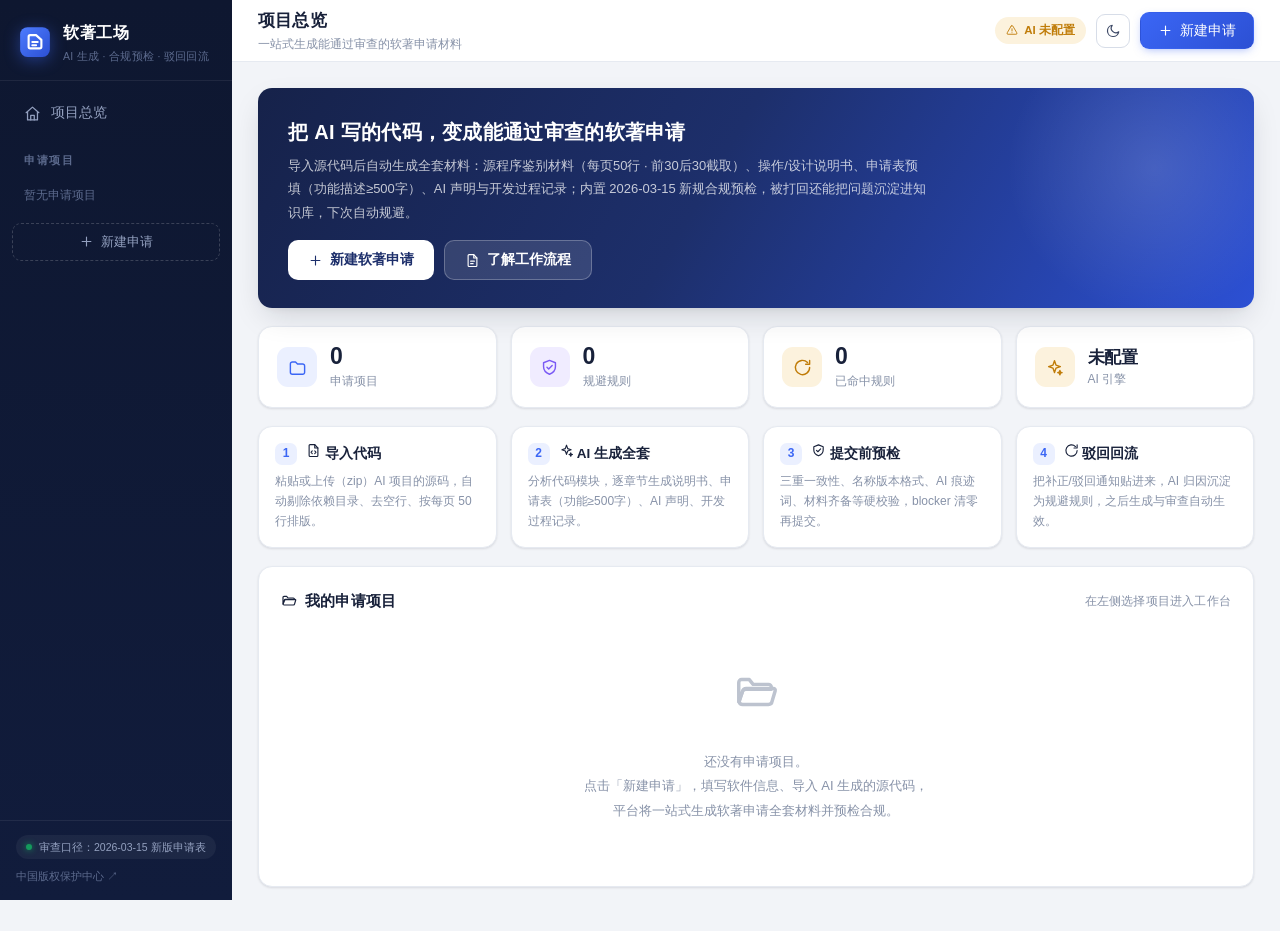
==== standalone/index.html @ 70f57fe8 "软著工场 v1.0：软著申请辅助平台（全栈） 后端（FastAPI + SQLAlchemy ORM + SQLite）： - 源代码文档引擎：去空行、每页精确50行、超60页前30+后30截取、末页" ====
<!DOCTYPE html>
<html lang="zh-CN" data-theme="light">
<head>
<meta charset="UTF-8">
<meta name="viewport" content="width=device-width, initial-scale=1.0">
<title>软著工场 · 软著申请辅助平台</title>
<meta name="color-scheme" content="light dark">
<link rel="icon" href="data:image/svg+xml,%3Csvg xmlns='http://www.w3.org/2000/svg' viewBox='0 0 32 32'%3E%3Crect x='2' y='2' width='28' height='28' rx='7' fill='%233b66f5'/%3E%3Cpath d='M10 20.5V11a1.5 1.5 0 0 1 1.5-1.5H17l5 4.5v6.5a1.5 1.5 0 0 1-1.5 1.5h-9A1.5 1.5 0 0 1 10 20.5z' fill='none' stroke='white' stroke-width='2' stroke-linejoin='round'/%3E%3Cpath d='M13.5 16h5M13.5 19h3.5' stroke='white' stroke-width='2' stroke-linecap='round'/%3E%3C/svg%3E">
<style>
/* ============================================================
   软著工场 · 设计系统（原生 CSS，无构建依赖）
   亮 / 暗双主题：CSS 变量驱动，html[data-theme="dark"] 覆盖
   ============================================================ */
* { margin: 0; padding: 0; box-sizing: border-box; }

:root {
  --bg: #f2f4f8;
  --bg-soft: #edf0f6;
  --card: #ffffff;
  --card-2: #f8fafd;
  --line: #e6eaf1;
  --line-strong: #d7dde8;
  --text: #18213a;
  --text-2: #3d4966;
  --muted: #8792a8;

  --accent: #3b66f5;
  --accent-2: #2c50d4;
  --accent-soft: #ebf0ff;
  --accent-ring: rgba(59, 102, 245, .18);

  --ok: #149a5c;
  --ok-soft: #e3f6ec;
  --warn: #c07c08;
  --warn-soft: #fcf2dd;
  --danger: #dd4a4a;
  --danger-soft: #fdecec;
  --purple: #7a5af5;
  --purple-soft: #f0ecff;

  --sidebar-bg: #0e1730;
  --sidebar-bg-2: #111c3c;
  --sidebar-line: rgba(255, 255, 255, .07);
  --sidebar-text: #93a0bf;
  --sidebar-text-dim: #5c6a8d;

  --code-bg: #0f1730;
  --code-text: #c8d6f2;

  --radius: 14px;
  --radius-sm: 9px;
  --shadow: 0 1px 2px rgba(16, 24, 40, .05), 0 1px 3px rgba(16, 24, 40, .06);
  --shadow-lg: 0 12px 32px -8px rgba(16, 24, 40, .18), 0 4px 10px -4px rgba(16, 24, 40, .08);
  --shadow-modal: 0 24px 64px -12px rgba(10, 16, 34, .35);
  --font-mono: "SF Mono", ui-monospace, Menlo, Consolas, monospace;
}

html[data-theme="dark"] {
  --bg: #0b1120;
  --bg-soft: #0e1526;
  --card: #131c31;
  --card-2: #18233c;
  --line: #233049;
  --line-strong: #2d3c5c;
  --text: #e6ebf7;
  --text-2: #b4bfd8;
  --muted: #7482a0;

  --accent: #5b83ff;
  --accent-2: #7b9bff;
  --accent-soft: #1c2a52;
  --accent-ring: rgba(91, 131, 255, .28);

  --ok: #34c586;
  --ok-soft: #10321f;
  --warn: #e5a83c;
  --warn-soft: #33270d;
  --danger: #f26d6d;
  --danger-soft: #3a1a1c;
  --purple: #9d88ff;
  --purple-soft: #241f45;

  --sidebar-bg: #0a1022;
  --sidebar-bg-2: #0d142c;
  --code-bg: #0a1124;
  --code-text: #b9c9ec;

  --shadow: 0 1px 2px rgba(0, 0, 0, .3);
  --shadow-lg: 0 12px 32px -8px rgba(0, 0, 0, .5);
  --shadow-modal: 0 24px 64px -12px rgba(0, 0, 0, .6);
}

html, body { height: 100%; }
body {
  font-family: -apple-system, BlinkMacSystemFont, "PingFang SC", "Hiragino Sans GB", "Microsoft YaHei", "Segoe UI", sans-serif;
  background: var(--bg);
  color: var(--text);
  font-size: 14px;
  line-height: 1.6;
  -webkit-font-smoothing: antialiased;
  transition: background .25s, color .25s;
}

::selection { background: var(--accent-soft); }
::-webkit-scrollbar { width: 9px; height: 9px; }
::-webkit-scrollbar-thumb { background: var(--line-strong); border-radius: 8px; border: 2px solid transparent; background-clip: content-box; }
::-webkit-scrollbar-thumb:hover { background: var(--muted); background-clip: content-box; }
::-webkit-scrollbar-track { background: transparent; }

:is(button, input, select, textarea, a, [tabindex]):focus-visible {
  outline: 2px solid var(--accent);
  outline-offset: 1px;
  border-radius: 6px;
}

/* ---------------- 布局骨架 ---------------- */
.layout { display: flex; min-height: 100vh; }

.sidebar {
  width: 232px; flex-shrink: 0;
  background: linear-gradient(180deg, var(--sidebar-bg), var(--sidebar-bg-2));
  color: var(--sidebar-text);
  display: flex; flex-direction: column;
  position: sticky; top: 0; height: 100vh;
}
.logo { display: flex; align-items: center; gap: 11px; padding: 20px 18px 16px; border-bottom: 1px solid var(--sidebar-line); }
.logo-mark { width: 34px; height: 34px; flex-shrink: 0; filter: drop-shadow(0 3px 8px rgba(59, 102, 245, .45)); }
.logo-text .name { font-size: 16px; font-weight: 700; color: #fff; letter-spacing: .5px; }
.logo-text .sub { font-size: 10.5px; color: var(--sidebar-text-dim); margin-top: 2px; letter-spacing: .3px; }

.nav { flex: 1; padding: 12px 12px 8px; overflow-y: auto; }
.nav-item {
  display: flex; align-items: center; gap: 10px;
  padding: 9px 12px; border-radius: var(--radius-sm);
  cursor: pointer; margin-bottom: 3px; font-size: 13.5px; font-weight: 500;
  color: var(--sidebar-text); transition: background .15s, color .15s;
  position: relative;
}
.nav-item:hover { background: rgba(255, 255, 255, .06); color: #fff; }
.nav-item.active {
  background: linear-gradient(135deg, var(--accent), #2c50d4);
  color: #fff; font-weight: 600;
  box-shadow: 0 4px 14px -4px rgba(59, 102, 245, .55);
}
.nav-item .ico, .proj-item .ico { width: 17px; height: 17px; display: inline-flex; flex-shrink: 0; }
.nav-item .ico svg, .proj-item .ico svg { width: 100%; height: 100%; }
.nav-section { font-size: 11px; color: var(--sidebar-text-dim); padding: 16px 12px 6px; letter-spacing: 1.5px; font-weight: 600; }

.proj-list { margin-top: 2px; }
.proj-item {
  padding: 8px 12px; border-radius: var(--radius-sm); cursor: pointer;
  font-size: 13px; color: var(--sidebar-text);
  display: flex; justify-content: space-between; align-items: center; gap: 8px;
  transition: background .15s, color .15s;
}
.proj-item:hover { background: rgba(255, 255, 255, .06); color: #fff; }
.proj-item.active { background: rgba(255, 255, 255, .09); color: #fff; box-shadow: inset 2.5px 0 0 var(--accent); }
.proj-item .pname { overflow: hidden; text-overflow: ellipsis; white-space: nowrap; }
.proj-item .v { font-size: 11px; color: var(--sidebar-text-dim); flex-shrink: 0; font-family: var(--font-mono); }
.proj-empty { padding: 8px 12px; font-size: 12px; color: var(--sidebar-text-dim); }

.nav-add {
  display: flex; align-items: center; justify-content: center; gap: 7px;
  width: 100%; margin-top: 10px; padding: 9px;
  border: 1px dashed rgba(255, 255, 255, .18); border-radius: var(--radius-sm);
  background: transparent; color: var(--sidebar-text);
  font-size: 13px; font-family: inherit; cursor: pointer; transition: all .15s;
}
.nav-add:hover { border-color: var(--accent); color: #fff; background: rgba(59, 102, 245, .14); }
.nav-add .ico { width: 15px; height: 15px; display: inline-flex; }
.nav-add .ico svg { width: 100%; height: 100%; }

.sidebar-foot { padding: 14px 16px; border-top: 1px solid var(--sidebar-line); font-size: 11px; }
.foot-pill {
  display: inline-flex; align-items: center; gap: 7px;
  padding: 4px 10px; border-radius: 20px;
  background: rgba(255, 255, 255, .05); color: var(--sidebar-text);
  font-size: 10.5px; margin-bottom: 9px;
}
.foot-pill .dot { width: 6px; height: 6px; border-radius: 50%; background: var(--ok); box-shadow: 0 0 6px var(--ok); }
.foot-links a { color: var(--sidebar-text-dim); text-decoration: none; }
.foot-links a:hover { color: var(--sidebar-text); }

.main-wrap { flex: 1; min-width: 0; display: flex; flex-direction: column; }
.topbar {
  height: 62px; background: var(--card);
  border-bottom: 1px solid var(--line);
  display: flex; align-items: center; justify-content: space-between;
  padding: 0 26px; position: sticky; top: 0; z-index: 20;
  transition: background .25s;
}
.topbar h1 { font-size: 16.5px; font-weight: 700; letter-spacing: .2px; }
.topbar .crumb { color: var(--muted); font-size: 12px; margin-top: 1px; }
.topbar-actions { display: flex; gap: 10px; align-items: center; }

.content { padding: 26px; max-width: 1180px; width: 100%; margin: 0 auto; animation: pageIn .25s ease; }
@keyframes pageIn { from { opacity: 0; transform: translateY(6px); } to { opacity: 1; transform: none; } }

/* ---------------- 图标与按钮 ---------------- */
.ico { display: inline-flex; width: 16px; height: 16px; flex-shrink: 0; }
.ico svg { width: 100%; height: 100%; }

.btn {
  display: inline-flex; align-items: center; justify-content: center; gap: 7px;
  border: 1px solid transparent; border-radius: var(--radius-sm);
  padding: 8.5px 17px; font-size: 13.5px; font-weight: 500; font-family: inherit;
  cursor: pointer; transition: all .15s; white-space: nowrap;
}
.btn:disabled { opacity: .55; cursor: not-allowed; }
.btn .ico { width: 15px; height: 15px; }
.btn-primary { background: linear-gradient(135deg, var(--accent), #2c50d4); color: #fff; box-shadow: 0 3px 10px -3px rgba(59, 102, 245, .5); }
.btn-primary:hover:not(:disabled) { filter: brightness(1.08); transform: translateY(-1px); box-shadow: 0 5px 14px -3px rgba(59, 102, 245, .55); }
.btn-primary:active:not(:disabled) { transform: none; }
.btn-ghost { background: var(--card); color: var(--text-2); border-color: var(--line-strong); }
.btn-ghost:hover:not(:disabled) { border-color: var(--accent); color: var(--accent); background: var(--accent-soft); }
html[data-theme="dark"] .btn-ghost { background: var(--card-2); }
.btn-danger-ghost { background: var(--danger-soft); color: var(--danger); }
.btn-danger-ghost:hover:not(:disabled) { filter: brightness(.97); }
.btn-sm { padding: 5px 12px; font-size: 12.5px; border-radius: 8px; }
.btn-big { padding: 12px 26px; font-size: 14.5px; border-radius: 11px; font-weight: 600; }

.icon-btn {
  width: 34px; height: 34px; border-radius: 9px; border: 1px solid var(--line-strong);
  background: var(--card); color: var(--text-2); cursor: pointer;
  display: inline-flex; align-items: center; justify-content: center;
  transition: all .15s;
}
.icon-btn:hover { border-color: var(--accent); color: var(--accent); background: var(--accent-soft); }
.icon-btn .ico { width: 16px; height: 16px; }

/* ---------------- 卡片与栅格 ---------------- */
.card {
  background: var(--card); border-radius: var(--radius);
  border: 1px solid var(--line); box-shadow: var(--shadow);
  padding: 22px; margin-bottom: 18px;
  transition: background .25s, border-color .25s;
}
.card h3 { font-size: 15px; font-weight: 700; margin-bottom: 14px; display: flex; align-items: center; gap: 8px; letter-spacing: .2px; }
.card h3 .hint { font-size: 12px; color: var(--muted); font-weight: 400; margin-left: auto; text-align: right; }

.grid-2 { display: grid; grid-template-columns: 1fr 1fr; gap: 18px; }
@media (max-width: 920px) { .grid-2 { grid-template-columns: 1fr; } }

/* ---------------- 表单 ---------------- */
.form-grid { display: grid; grid-template-columns: 1fr 1fr; gap: 14px; }
.form-grid .full { grid-column: 1 / -1; }
@media (max-width: 720px) { .form-grid { grid-template-columns: 1fr; } }
.field label { display: block; font-size: 12px; color: var(--text-2); font-weight: 500; margin-bottom: 6px; }
.field label b { color: var(--danger); margin-right: 2px; }
.field input, .field select, .field textarea {
  width: 100%; border: 1px solid var(--line-strong); border-radius: var(--radius-sm);
  padding: 9px 12px; font-size: 13.5px; font-family: inherit;
  background: var(--card-2); color: var(--text); outline: none;
  transition: border-color .15s, box-shadow .15s, background .25s;
}
.field input:focus, .field select:focus, .field textarea:focus {
  border-color: var(--accent); background: var(--card);
  box-shadow: 0 0 0 3px var(--accent-ring);
}
.field textarea { min-height: 92px; resize: vertical; line-height: 1.7; }
.field input::placeholder, .field textarea::placeholder { color: var(--muted); }

/* 文档类型选择卡片（操作说明书 / 设计说明书） */
.radio-cards { display: grid; grid-template-columns: 1fr 1fr; gap: 12px; }
.radio-card {
  border: 1.5px solid var(--line-strong); border-radius: 12px;
  padding: 13px 15px; cursor: pointer; transition: all .15s; background: var(--card);
}
.radio-card:hover { border-color: var(--accent); }
.radio-card.active { border-color: var(--accent); background: var(--accent-soft); box-shadow: 0 0 0 3px var(--accent-ring); }
.radio-card .rt { display: flex; align-items: center; gap: 8px; font-weight: 700; font-size: 13.5px; }
.radio-card .rd { font-size: 12px; color: var(--muted); margin-top: 4px; line-height: 1.55; }
.radio-card.active .rt { color: var(--accent); }

/* ---------------- 统计卡 ---------------- */
.stat-row { display: grid; grid-template-columns: repeat(4, 1fr); gap: 14px; margin-bottom: 18px; }
@media (max-width: 880px) { .stat-row { grid-template-columns: repeat(2, 1fr); } }
.stat {
  background: var(--card); border: 1px solid var(--line); border-radius: var(--radius);
  box-shadow: var(--shadow); padding: 16px 18px;
  display: flex; align-items: center; gap: 13px;
  transition: transform .15s, box-shadow .15s;
}
.stat:hover { transform: translateY(-2px); box-shadow: var(--shadow-lg); }
.stat-ico {
  width: 40px; height: 40px; border-radius: 11px; flex-shrink: 0;
  display: flex; align-items: center; justify-content: center;
}
.stat-ico .ico { width: 19px; height: 19px; }
.stat-ico.blue { background: var(--accent-soft); color: var(--accent); }
.stat-ico.green { background: var(--ok-soft); color: var(--ok); }
.stat-ico.orange { background: var(--warn-soft); color: var(--warn); }
.stat-ico.purple { background: var(--purple-soft); color: var(--purple); }
.stat .num { font-size: 23px; font-weight: 800; letter-spacing: -.3px; line-height: 1.2; font-variant-numeric: tabular-nums; }
.stat .lbl { font-size: 12px; color: var(--muted); margin-top: 1px; }

/* ---------------- 仪表盘 hero ---------------- */
.hero {
  position: relative; overflow: hidden;
  border-radius: var(--radius); margin-bottom: 18px;
  background: linear-gradient(120deg, #16224a 0%, #1d2f6b 45%, #2c50d4 100%);
  color: #fff; padding: 28px 30px;
  box-shadow: var(--shadow-lg);
}
html[data-theme="dark"] .hero { background: linear-gradient(120deg, #101a3a 0%, #17264f 50%, #22409e 100%); }
.hero::after {
  content: ""; position: absolute; right: -60px; top: -80px;
  width: 320px; height: 320px; border-radius: 50%;
  background: radial-gradient(circle, rgba(255, 255, 255, .14), transparent 65%);
}
.hero h2 { font-size: 20px; font-weight: 800; letter-spacing: .3px; margin-bottom: 6px; }
.hero p { font-size: 13px; color: rgba(255, 255, 255, .75); max-width: 640px; line-height: 1.8; }
.hero .hero-actions { margin-top: 16px; display: flex; gap: 10px; flex-wrap: wrap; }
.hero .btn-hero {
  background: #fff; color: #1d2f6b; border: none; border-radius: 10px;
  padding: 10px 20px; font-size: 13.5px; font-weight: 700; font-family: inherit;
  cursor: pointer; display: inline-flex; align-items: center; gap: 7px; transition: all .15s;
}
.btn-hero:hover { transform: translateY(-1px); box-shadow: 0 6px 18px -4px rgba(0, 0, 0, .35); }
.btn-hero.ghost { background: rgba(255, 255, 255, .12); color: #fff; border: 1px solid rgba(255, 255, 255, .25); }

.steps { display: grid; grid-template-columns: repeat(4, 1fr); gap: 14px; margin-bottom: 18px; }
@media (max-width: 920px) { .steps { grid-template-columns: repeat(2, 1fr); } }
.step-card {
  background: var(--card); border: 1px solid var(--line); border-radius: var(--radius);
  box-shadow: var(--shadow); padding: 16px;
  transition: transform .15s, box-shadow .15s;
}
.step-card:hover { transform: translateY(-2px); box-shadow: var(--shadow-lg); }
.step-card .s-head { display: flex; align-items: center; gap: 9px; margin-bottom: 7px; }
.step-card .s-no {
  width: 22px; height: 22px; border-radius: 7px; flex-shrink: 0;
  background: var(--accent-soft); color: var(--accent);
  font-size: 12px; font-weight: 800; display: flex; align-items: center; justify-content: center;
}
.step-card .s-title { font-size: 13.5px; font-weight: 700; }
.step-card .s-desc { font-size: 12px; color: var(--muted); line-height: 1.65; }

/* ---------------- 标签 ---------------- */
.tag {
  display: inline-flex; align-items: center; gap: 4px;
  padding: 2px 9px; border-radius: 20px;
  font-size: 11.5px; font-weight: 600; line-height: 1.7;
}
.tag.gray { background: var(--bg-soft); color: var(--text-2); }
html[data-theme="dark"] .tag.gray { background: var(--card-2); }
.tag.blue { background: var(--accent-soft); color: var(--accent); }
.tag.green { background: var(--ok-soft); color: var(--ok); }
.tag.orange { background: var(--warn-soft); color: var(--warn); }
.tag.red { background: var(--danger-soft); color: var(--danger); }
.tag.purple { background: var(--purple-soft); color: var(--purple); }

.badge-llm { display: inline-flex; align-items: center; gap: 6px; padding: 4px 11px; border-radius: 20px; font-size: 11.5px; font-weight: 600; }
.badge-llm .ico { width: 12px; height: 12px; }
.badge-llm.on { background: var(--ok-soft); color: var(--ok); }
.badge-llm.off { background: var(--warn-soft); color: var(--warn); }

/* ---------------- 审查问题条 ---------------- */
.issue {
  display: flex; gap: 11px; padding: 13px 15px;
  border-radius: 11px; margin-bottom: 9px; border: 1px solid transparent;
}
.issue.blocker { background: var(--danger-soft); border-color: color-mix(in srgb, var(--danger) 25%, transparent); }
.issue.warning { background: var(--warn-soft); border-color: color-mix(in srgb, var(--warn) 25%, transparent); }
.issue.pass { background: var(--ok-soft); border-color: color-mix(in srgb, var(--ok) 25%, transparent); }
.issue.info { background: var(--accent-soft); border-color: color-mix(in srgb, var(--accent) 25%, transparent); }
.issue .lv {
  flex-shrink: 0; font-size: 11px; font-weight: 700; padding: 2px 9px;
  height: fit-content; border-radius: 6px; letter-spacing: 1px;
}
.issue.blocker .lv { background: var(--danger); color: #fff; }
.issue.warning .lv { background: var(--warn); color: #fff; }
.issue.pass .lv { background: var(--ok); color: #fff; }
.issue.info .lv { background: var(--accent); color: #fff; }
.issue .msg { font-weight: 600; margin-bottom: 3px; font-size: 13.5px; }
.issue .fix { font-size: 12.5px; color: var(--text-2); line-height: 1.65; }

/* ---------------- 终端进度面板 ---------------- */
.progress-panel {
  background: var(--code-bg); border: 1px solid rgba(255, 255, 255, .06);
  border-radius: 12px; padding: 15px 17px; max-height: 340px; overflow-y: auto;
  font-family: var(--font-mono); font-size: 12px; line-height: 2; color: var(--code-text);
}
.progress-panel .ok { color: #43d6a2; }
.progress-panel .err { color: #ff8177; }
.progress-panel .run { color: #ffd479; }
.progress-panel .dim { color: #5c6a8d; }

/* ---------------- 表格 ---------------- */
.table-wrap { overflow-x: auto; }
.table { width: 100%; border-collapse: collapse; font-size: 13px; }
.table th {
  text-align: left; padding: 9px 13px; background: var(--card-2);
  color: var(--muted); font-size: 12px; font-weight: 600;
  border-bottom: 1px solid var(--line); white-space: nowrap;
}
.table td { padding: 11px 13px; border-bottom: 1px solid var(--line); vertical-align: middle; line-height: 1.55; }
.table tbody tr { transition: background .12s; }
.table tbody tr:hover { background: var(--card-2); }
.table tr:last-child td { border-bottom: none; }
.table a { color: var(--accent); font-weight: 600; text-decoration: none; }
.table a:hover { text-decoration: underline; }

/* 迷你进度条（材料进度 x/6） */
.pbar { width: 90px; height: 6px; border-radius: 4px; background: var(--bg-soft); overflow: hidden; display: inline-block; vertical-align: middle; margin-right: 8px; }
html[data-theme="dark"] .pbar { background: var(--card-2); }
.pbar > i { display: block; height: 100%; border-radius: 4px; background: linear-gradient(90deg, var(--accent), #6d8dff); transition: width .4s ease; }

/* ---------------- 弹窗 ---------------- */
.modal-mask {
  position: fixed; inset: 0; z-index: 100; padding: 30px;
  background: rgba(10, 16, 34, .55);
  backdrop-filter: blur(3px);
  display: flex; align-items: center; justify-content: center;
  animation: fadeIn .18s ease;
}
@keyframes fadeIn { from { opacity: 0; } to { opacity: 1; } }
.modal {
  background: var(--card); border-radius: 16px; width: 720px; max-width: 100%;
  max-height: 88vh; display: flex; flex-direction: column; overflow: hidden;
  box-shadow: var(--shadow-modal);
  animation: popIn .2s cubic-bezier(.2, .9, .3, 1.2);
}
@keyframes popIn { from { opacity: 0; transform: scale(.96) translateY(8px); } to { opacity: 1; transform: none; } }
.modal-head {
  padding: 16px 22px; border-bottom: 1px solid var(--line);
  display: flex; align-items: center; justify-content: space-between; flex-shrink: 0;
}
.modal-head h3 { font-size: 15px; font-weight: 700; }
.modal-close {
  cursor: pointer; width: 30px; height: 30px; border-radius: 8px;
  color: var(--muted); background: none; border: none;
  display: flex; align-items: center; justify-content: center; transition: all .15s;
}
.modal-close:hover { background: var(--bg-soft); color: var(--text); }
.modal-close .ico { width: 15px; height: 15px; }
.modal-body { padding: 20px 22px; overflow-y: auto; line-height: 1.8; }

/* ---------------- 页签 ---------------- */
.tabs {
  display: flex; gap: 4px; background: var(--card);
  border: 1px solid var(--line); border-radius: 12px; padding: 5px;
  box-shadow: var(--shadow); margin-bottom: 18px; overflow-x: auto;
}
.tab {
  padding: 8px 17px; border-radius: 9px; cursor: pointer;
  font-size: 13.5px; font-weight: 500; color: var(--text-2); white-space: nowrap;
  display: flex; align-items: center; gap: 7px; transition: all .15s;
}
.tab:hover { color: var(--accent); background: var(--accent-soft); }
.tab.active { background: linear-gradient(135deg, var(--accent), #2c50d4); color: #fff; font-weight: 600; box-shadow: 0 3px 10px -3px rgba(59, 102, 245, .5); }
.tab .ico { width: 14.5px; height: 14.5px; }
html[data-theme="dark"] .tab.active { color: #fff; }

/* ---------------- 空态 / 杂项 ---------------- */
.empty { text-align: center; color: var(--muted); padding: 40px 0; font-size: 13px; line-height: 1.9; }
.empty .big { font-size: 38px; margin-bottom: 10px; opacity: .55; }
.empty .big svg { width: 46px; height: 46px; }
.muted { color: var(--muted); font-size: 12px; }
.mt { margin-top: 14px; }
.row { display: flex; gap: 10px; align-items: center; flex-wrap: wrap; }
.spread { justify-content: space-between; }

.kbd-line {
  display: flex; align-items: flex-start; gap: 10px;
  padding: 10px 13px; border-bottom: 1px solid var(--line); font-size: 13px; line-height: 1.7;
}
.kbd-line:last-child { border-bottom: none; }

.doc-item {
  display: flex; align-items: center; justify-content: space-between; gap: 10px;
  padding: 13px 15px; border: 1px solid var(--line); border-radius: 12px;
  margin-bottom: 10px; transition: border-color .15s, box-shadow .15s; background: var(--card);
}
.doc-item:hover { border-color: var(--accent); box-shadow: 0 0 0 3px var(--accent-ring); }
.doc-item .t { font-weight: 600; display: flex; align-items: center; gap: 8px; }
.doc-item .t .ico { width: 17px; height: 17px; color: var(--accent); }
.doc-item .m { font-size: 12px; color: var(--muted); margin-top: 2px; padding-left: 25px; }

/* ---------------- Markdown 预览 ---------------- */
.md h1 { font-size: 20px; margin: 14px 0 10px; letter-spacing: .2px; }
.md h2 { font-size: 17px; margin: 18px 0 9px; padding-bottom: 7px; border-bottom: 1px solid var(--line); }
.md h3 { font-size: 14.5px; margin: 13px 0 6px; color: var(--accent); }
.md p, .md li { line-height: 1.9; }
.md ul, .md ol { padding-left: 22px; margin: 6px 0; }
.md .shot {
  background: var(--accent-soft); border: 1.5px dashed var(--accent);
  color: var(--accent); padding: 11px 15px; border-radius: 10px;
  margin: 10px 0; font-size: 13px; display: flex; align-items: center; gap: 8px;
}
.md .shot .ico { width: 16px; height: 16px; }
.md table { border-collapse: collapse; margin: 10px 0; width: 100%; }
.md th, .md td { border: 1px solid var(--line-strong); padding: 7px 11px; font-size: 13px; }
.md th { background: var(--card-2); font-weight: 600; }

.code-box {
  background: var(--code-bg); color: var(--code-text);
  border: 1px solid rgba(255, 255, 255, .06);
  border-radius: 12px; padding: 15px;
  font-family: var(--font-mono); font-size: 12px;
  white-space: pre-wrap; word-break: break-all;
  max-height: 320px; overflow-y: auto; line-height: 1.75;
}

/* ---------------- Toast ---------------- */
.toast {
  position: fixed; top: 74px; right: 26px; z-index: 200;
  background: var(--sidebar-bg); color: #fff;
  border: 1px solid rgba(255, 255, 255, .1);
  padding: 12px 18px; border-radius: 12px; font-size: 13.5px;
  box-shadow: var(--shadow-lg); display: none; max-width: 440px; line-height: 1.65;
  align-items: flex-start; gap: 9px;
  animation: toastIn .25s cubic-bezier(.2, .9, .3, 1.15);
}
@keyframes toastIn { from { opacity: 0; transform: translateX(24px); } to { opacity: 1; transform: none; } }
.toast .ico { width: 16px; height: 16px; margin-top: 2px; color: #43d6a2; }
.toast.err { background: #6d1f22; border-color: rgba(255, 130, 130, .3); }
.toast.err .ico { color: #ff9d96; }
html[data-theme="dark"] .toast { background: #1c2947; }
html[data-theme="dark"] .toast.err { background: #42232a; }

/* 单文件预览模式横幅（standalone/index.html） */
.demo-banner {
  background: linear-gradient(90deg, #b3790a, #d98a06);
  color: #fff; text-align: center; font-size: 12.5px;
  padding: 8px 16px; line-height: 1.6;
}
.demo-banner b { font-weight: 700; }

/* ---------------- 截图库 / 行内输入 ---------------- */
.shot-item {
  width: 156px; border: 1px solid var(--line); border-radius: 12px;
  padding: 8px; background: var(--card); text-align: center;
}
.shot-item img {
  width: 100%; height: 92px; object-fit: cover; object-position: top;
  border-radius: 8px; background: var(--bg-soft); display: block;
}
.shot-item .shot-label {
  font-size: 12px; font-weight: 600; margin: 7px 0;
  overflow: hidden; text-overflow: ellipsis; white-space: nowrap;
}
.inline-input {
  border: 1px solid var(--line-strong); border-radius: var(--radius-sm);
  padding: 8px 12px; font-size: 13px; font-family: inherit;
  background: var(--card-2); color: var(--text); outline: none;
  transition: border-color .15s, box-shadow .15s;
}
.inline-input:focus { border-color: var(--accent); box-shadow: 0 0 0 3px var(--accent-ring); background: var(--card); }

/* ---------------- 响应式 ---------------- */
@media (max-width: 820px) {
  .sidebar { width: 64px; }
  .logo-text, .nav-item .txt, .nav-section, .proj-list, .nav-add, .sidebar-foot { display: none; }
  .logo { justify-content: center; padding: 16px 0; }
  .nav-item { justify-content: center; padding: 11px 0; }
  .content { padding: 16px; }
  .topbar { padding: 0 16px; }
  .topbar .crumb { display: none; }
}

</style>
<script>document.documentElement.dataset.theme = localStorage.getItem("rz-theme") || "light";</script>
</head>
<body>
<div class="layout">
  <aside class="sidebar">
    <div class="logo">
      <svg class="logo-mark" viewBox="0 0 32 32" aria-hidden="true">
        <rect x="2" y="2" width="28" height="28" rx="7" fill="url(#lg)"/>
        <defs><linearGradient id="lg" x1="0" y1="0" x2="1" y2="1">
          <stop offset="0" stop-color="#4d7cff"/><stop offset="1" stop-color="#2c50d4"/>
        </linearGradient></defs>
        <path d="M10 20.5V11a1.5 1.5 0 0 1 1.5-1.5H17l5 4.5v6.5a1.5 1.5 0 0 1-1.5 1.5h-9A1.5 1.5 0 0 1 10 20.5z" fill="none" stroke="#fff" stroke-width="2" stroke-linejoin="round"/>
        <path d="M13.5 16h5M13.5 19h3.5" stroke="#fff" stroke-width="2" stroke-linecap="round"/>
      </svg>
      <div class="logo-text">
        <div class="name">软著工场</div>
        <div class="sub">AI 生成 · 合规预检 · 驳回回流</div>
      </div>
    </div>
    <nav class="nav">
      <div class="nav-item" id="btn-home"><span class="ico" data-icon="home"></span>项目总览</div>
      <div class="nav-section">申请项目</div>
      <div class="proj-list" id="proj-list"></div>
      <button class="nav-add" id="btn-new-side"><span class="ico" data-icon="plus"></span>新建申请</button>
    </nav>
    <div class="sidebar-foot">
      <div class="foot-pill"><span class="dot"></span>审查口径：2026-03-15 新版申请表</div>
      <div class="foot-links">
        <a href="https://www.ccopyright.com.cn" target="_blank" rel="noopener">中国版权保护中心 ↗</a>
      </div>
    </div>
  </aside>
  <div class="main-wrap">
    <header class="topbar">
      <div class="topbar-title">
        <h1 id="page-title">项目总览</h1>
        <div class="crumb" id="page-crumb">一站式生成能通过审查的软著申请材料</div>
      </div>
      <div class="topbar-actions">
        <span id="llm-badge"></span>
        <button class="icon-btn" id="btn-theme" title="切换亮 / 暗主题" aria-label="切换主题"></button>
        <button class="btn btn-primary" id="btn-new-top"><span class="ico" data-icon="plus"></span>新建申请</button>
      </div>
    </header>
    <main class="content" id="main-area">
      <div class="empty" style="padding-top:140px;">加载中…</div>
    </main>
  </div>
</div>
<div class="toast" id="toast"></div>
<script>
/* 软著工场 - 前端工作台（原生 JS，无构建依赖） */
const API = location.origin;
const $ = (sel, root) => (root || document).querySelector(sel);
const $$ = (sel, root) => Array.from((root || document).querySelectorAll(sel));

/* ---------------- SVG 图标体系（线性风格，currentColor） ---------------- */
const ICONS = {
  home: '<path d="M3 10.8 12 3l9 7.8"/><path d="M5 9.6V21h14V9.6"/><path d="M9.5 21v-6.5h5V21"/>',
  plus: '<path d="M12 5v14M5 12h14"/>',
  folder: '<path d="M3 7.5A2.5 2.5 0 0 1 5.5 5h4L12 7.5h6.5A2.5 2.5 0 0 1 21 10v8a2.5 2.5 0 0 1-2.5 2.5h-13A2.5 2.5 0 0 1 3 18z"/>',
  code: '<path d="m8 7-5 5 5 5M16 7l5 5-5 5"/>',
  sparkles: '<path d="M12 3.5 13.9 9l5.5 1.9-5.5 1.9L12 18.3l-1.9-5.5-5.5-1.9L10.1 9z"/><path d="m18.8 15.8.7 2 2 .7-2 .7-.7 2-.7-2-2-.7 2-.7z"/>',
  shield: '<path d="M12 3l7.5 3v5.2c0 4.6-3.1 7.7-7.5 9.3-4.4-1.6-7.5-4.7-7.5-9.3V6z"/><path d="m8.8 11.8 2.2 2.2 4.4-4.5"/>',
  book: '<path d="M4 19.5A2.5 2.5 0 0 1 6.5 17H20"/><path d="M6.5 2H20v20H6.5A2.5 2.5 0 0 1 4 19.5v-15A2.5 2.5 0 0 1 6.5 2z"/>',
  download: '<path d="M12 3v12m0 0 4.5-4.5M12 15l-4.5-4.5"/><path d="M4 21h16"/>',
  upload: '<path d="M12 15V3m0 0 4.5 4.5M12 3 7.5 7.5"/><path d="M4 21h16"/>',
  sun: '<circle cx="12" cy="12" r="4"/><path d="M12 2.5V5M12 19v2.5M2.5 12H5M19 12h2.5M4.9 4.9l1.8 1.8M17.3 17.3l1.8 1.8M19.1 4.9l-1.8 1.8M6.7 17.3l-1.8 1.8"/>',
  moon: '<path d="M20.6 13.2A8.5 8.5 0 1 1 10.8 3.4a7 7 0 0 0 9.8 9.8z"/>',
  x: '<path d="M6 6l12 12M18 6 6 18"/>',
  trash: '<path d="M4 7h16"/><path d="M9.5 7V4.5h5V7"/><path d="m6 7 1 13.5h10L18 7"/><path d="M10 11v6M14 11v6"/>',
  eye: '<path d="M2.5 12S6 5.5 12 5.5 21.5 12 21.5 12 18 18.5 12 18.5 2.5 12 2.5 12z"/><circle cx="12" cy="12" r="3"/>',
  clipboard: '<rect x="5" y="4.5" width="14" height="17" rx="2"/><path d="M9 4.5V3h6v1.5"/><path d="M9 11.5h6M9 15.5h4"/>',
  bot: '<rect x="4.5" y="8" width="15" height="11.5" rx="2.5"/><path d="M12 8V4.8"/><circle cx="12" cy="3.8" r="1.1"/><path d="M9 13.2h.01M15 13.2h.01"/><path d="M9.5 16.7h5"/>',
  archive: '<rect x="3" y="4" width="18" height="4.5" rx="1"/><path d="M5 8.5V19a1.5 1.5 0 0 0 1.5 1.5h11A1.5 1.5 0 0 0 19 19V8.5"/><path d="M10 12.5h4"/>',
  refresh: '<path d="M21 12a9 9 0 1 1-2.64-6.36"/><path d="M21 3v5h-5"/>',
  alert: '<path d="M10.3 4.1 2.5 17.5a2 2 0 0 0 1.7 3h15.6a2 2 0 0 0 1.7-3L13.7 4.1a2 2 0 0 0-3.4 0z"/><path d="M12 9.5v4.5"/><path d="M12 17.4h.01"/>',
  check: '<circle cx="12" cy="12" r="9"/><path d="m8.2 12.3 2.6 2.6 5-5.2"/>',
  filetext: '<path d="M14 2.5H6.5A1.5 1.5 0 0 0 5 4v16a1.5 1.5 0 0 0 1.5 1.5h11A1.5 1.5 0 0 0 19 20V8z"/><path d="M14 2.5V8h5"/><path d="M9 13h6M9 17h4"/>',
  filecode: '<path d="M14 2.5H6.5A1.5 1.5 0 0 0 5 4v16a1.5 1.5 0 0 0 1.5 1.5h11A1.5 1.5 0 0 0 19 20V8z"/><path d="M14 2.5V8h5"/><path d="m10 12.5-2 2.3 2 2.3M14 12.5l2 2.3-2 2.3"/>',
  layers: '<path d="M12 2.5 2.5 8 12 13.5 21.5 8z"/><path d="m2.5 13 9.5 5.5L21.5 13"/>',
  listcheck: '<path d="M4 6h9M4 12h9M4 18h6"/><path d="m15.5 17 2 2 3.5-4"/>',
  camera: '<path d="M3 19V9a1.5 1.5 0 0 1 1.5-1.5H7l1.8-2.5h6.4L17 7.5h2.5A1.5 1.5 0 0 1 21 9v10z"/><circle cx="12" cy="13.5" r="3.2"/>',
  clock: '<circle cx="12" cy="12" r="9"/><path d="M12 7v5l3.2 1.8"/>',
  folderopen: '<path d="M3 6.5A1.5 1.5 0 0 1 4.5 5h4l2 2.5h8A1.5 1.5 0 0 1 20 9v1H6.8a2 2 0 0 0-1.9 1.4L3 16.5z"/><path d="m3.4 16 1.6-5a2 2 0 0 1 1.9-1.4H21a1 1 0 0 1 1 1.3l-1.6 5.4A2 2 0 0 1 18.5 18H5a2 2 0 0 1-1.9-1.4z"/>',
};

function icon(name, size) {
  const s = size || 16;
  const body = ICONS[name] || ICONS.filetext;
  return `<svg viewBox="0 0 24 24" width="${s}" height="${s}" fill="none" stroke="currentColor" stroke-width="1.8" stroke-linecap="round" stroke-linejoin="round" aria-hidden="true">${body}</svg>`;
}

function hydrateIcons(root) {
  $$("[data-icon]", root).forEach(el => { el.innerHTML = icon(el.dataset.icon); });
}

/* ---------------- 全局状态 ---------------- */
const state = {
  projects: [],
  currentId: null,
  tab: "info",
  health: null,
};

const DOC_META = {
  analysis: { name: "代码结构分析", ico: "code" },
  manual: { name: "操作说明书", ico: "book" },
  design: { name: "设计说明书", ico: "filetext" },
  form: { name: "申请表预填", ico: "clipboard" },
  declaration: { name: "AI 使用声明", ico: "bot" },
  evidence: { name: "开发过程记录", ico: "archive" },
};

const TABS = [
  ["info", "基本信息", "listcheck"],
  ["code", "源代码", "filecode"],
  ["gen", "材料生成", "sparkles"],
  ["review", "合规审查", "shield"],
  ["kb", "驳回知识库", "refresh"],
  ["export", "导出下载", "download"],
];

/* 申请状态流转（"批发"管理多件申请） */
const STATUS_META = {
  draft:      { label: "草稿",     color: "gray" },
  ready:      { label: "材料就绪", color: "blue" },
  submitted:  { label: "已提交",   color: "orange" },
  correction: { label: "补正中",   color: "red" },
  registered: { label: "已登记",   color: "green" },
  rejected:   { label: "已驳回",   color: "red" },
};

/* ---------------- 基础工具 ---------------- */
function toast(msg, isErr) {
  const t = $("#toast");
  t.textContent = "";
  const icoBox = document.createElement("span");
  icoBox.className = "ico";
  icoBox.innerHTML = icon(isErr ? "alert" : "check");   // 静态 SVG，无用户数据
  const txt = document.createElement("span");
  txt.textContent = msg;                                 // 文本节点，杜绝注入
  t.append(icoBox, txt);
  t.className = "toast" + (isErr ? " err" : "");
  t.style.display = "flex";
  clearTimeout(t._timer);
  t._timer = setTimeout(() => (t.style.display = "none"), isErr ? 6000 : 3200);
}

function setPage(title, crumb) {
  $("#page-title").textContent = title;
  $("#page-crumb").textContent = crumb;
}

async function api(path, opts = {}) {
  if (!path.startsWith("/api/")) throw new Error("非法的 API 路径");
  const res = await fetch(API + path, {
    headers: { "Content-Type": "application/json" },
    ...opts,
    body: opts.body ? JSON.stringify(opts.body) : undefined,
  });
  if (!res.ok) {
    let detail = res.status;
    try { detail = (await res.json()).detail || detail; } catch (e) {}
    throw new Error(typeof detail === "string" ? detail : JSON.stringify(detail));
  }
  return res.json();
}

function esc(s) {
  return String(s == null ? "" : s).replace(/[&<>"']/g, c => ({ "&": "&amp;", "<": "&lt;", ">": "&gt;", '"': "&quot;", "'": "&#39;" }[c]));
}

/* ---------------- 极简 Markdown 渲染 ---------------- */
function md2html(md) {
  const lines = String(md || "").split("\n");
  let html = "", inList = false, inTable = false;
  const closeList = () => { if (inList) { html += "</ul>"; inList = false; } };
  const closeTable = () => { if (inTable) { html += "</tbody></table>"; inTable = false; } };
  for (const raw of lines) {
    const line = raw.trim();
    if (!line) { closeList(); closeTable(); continue; }
    if (line.startsWith("|")) {
      const cells = line.split("|").slice(1, -1).map(c => c.trim());
      if (cells.every(c => /^:?-{2,}:?$/.test(c))) continue;
      if (!inTable) { closeList(); html += "<table><tbody>"; inTable = true; }
      html += "<tr>" + cells.map(c => "<td>" + inline(c) + "</td>").join("") + "</tr>";
      continue;
    }
    closeTable();
    const shot = line.match(/^【截图占位[:：](.+?)】$/);
    if (shot) { closeList(); html += `<div class="shot">${icon("camera")} 截图占位：${esc(shot[1])}</div>`; continue; }
    if (/^###\s/.test(line)) { closeList(); html += `<h3>${inline(line.slice(4))}</h3>`; continue; }
    if (/^##\s/.test(line)) { closeList(); html += `<h2>${inline(line.slice(3))}</h2>`; continue; }
    if (/^#\s/.test(line)) { closeList(); html += `<h1>${inline(line.slice(2))}</h1>`; continue; }
    if (/^[-*+]\s/.test(line)) {
      if (!inList) { html += "<ul>"; inList = true; }
      html += `<li>${inline(line.slice(2))}</li>`;
      continue;
    }
    closeList();
    html += `<p>${inline(line)}</p>`;
  }
  closeList(); closeTable();
  return html;
  function inline(s) {
    return esc(s).replace(/\*\*(.+?)\*\*/g, "<b>$1</b>");
  }
}

/* ---------------- SSE 读取 ---------------- */
async function consumeSSE(res, onEvent) {
  const reader = res.body.getReader();
  const decoder = new TextDecoder();
  let buf = "";
  while (true) {
    const { done, value } = await reader.read();
    if (done) break;
    buf += decoder.decode(value, { stream: true });
    let idx;
    while ((idx = buf.indexOf("\n\n")) >= 0) {
      const chunk = buf.slice(0, idx); buf = buf.slice(idx + 2);
      if (chunk.startsWith("data: ")) {
        try { onEvent(JSON.parse(chunk.slice(6))); } catch (e) {}
      }
    }
  }
}

/* ---------------- 侧边栏与路由 ---------------- */
async function refreshProjects() {
  const d = await api("/api/projects");
  state.projects = d.projects;
  renderSidebar();
}

function renderSidebar() {
  const list = $("#proj-list");
  if (!state.projects.length) {
    list.innerHTML = `<div class="proj-empty">暂无申请项目</div>`;
    return;
  }
  list.innerHTML = state.projects.map(p => `
    <div class="proj-item ${p.id === state.currentId ? "active" : ""}" data-id="${p.id}" title="${esc(p.full_name || "")}">
      <span class="pname">${esc(p.full_name || "未命名")}</span>
      <span class="v">${esc(p.version || "")}</span>
    </div>`).join("");
  $$(".proj-item", list).forEach(el => el.onclick = () => openProject(+el.dataset.id));
}

function openProject(id) {
  state.currentId = id;
  state.tab = "info";
  renderSidebar();
  location.hash = "#/project/" + id;
  loadProjectView();
}

async function loadProjectView() {
  if (!state.currentId) return showDashboard();
  let p;
  try { p = await api("/api/projects/" + state.currentId); }
  catch (e) { state.currentId = null; return showDashboard(); }
  setPage(`${p.full_name} ${p.version}`, "项目工作台 · 生成 → 审查 → 导出");
  $("#main-area").innerHTML = projectViewHTML(p);
  hydrateIcons($("#main-area"));
  bindProjectEvents(p);
  renderTab(p);
}

function currentProject() { return state.projects.find(p => p.id === state.currentId); }

/* ---------------- 仪表盘 ---------------- */
async function showDashboard() {
  location.hash = "#/";
  state.currentId = null;
  setPage("项目总览", "一站式生成能通过审查的软著申请材料");
  renderSidebar();
  let rules = [];
  try { rules = (await api("/api/kb/rules")).rules; } catch (e) {}
  const ps = state.projects;
  const llmOn = !!(state.health && state.health.llm_configured);
  const docsDone = p => Object.keys(p.docs || {}).length;
  $("#main-area").innerHTML = `
    <div class="hero">
      <h2>把 AI 写的代码，变成能通过审查的软著申请</h2>
      <p>导入源代码后自动生成全套材料：源程序鉴别材料（每页50行 · 前30后30截取）、操作/设计说明书、申请表预填（功能描述≥500字）、AI 声明与开发过程记录；内置 2026-03-15 新规合规预检，被打回还能把问题沉淀进知识库，下次自动规避。</p>
      <div class="hero-actions">
        <button class="btn-hero" id="btn-hero-new">${icon("plus", 15)} 新建软著申请</button>
        <button class="btn-hero ghost" id="btn-hero-how">${icon("arrow", 15)} 了解工作流程</button>
      </div>
    </div>
    <div class="stat-row">
      <div class="stat"><div class="stat-ico blue">${icon("folder", 19)}</div><div><div class="num">${ps.length}</div><div class="lbl">申请项目</div></div></div>
      <div class="stat"><div class="stat-ico purple">${icon("shield", 19)}</div><div><div class="num">${rules.length}</div><div class="lbl">规避规则</div></div></div>
      <div class="stat"><div class="stat-ico orange">${icon("refresh", 19)}</div><div><div class="num">${rules.filter(r => r.hit_count > 0).length}</div><div class="lbl">已命中规则</div></div></div>
      <div class="stat"><div class="stat-ico ${llmOn ? "green" : "orange"}">${icon("sparkles", 19)}</div><div><div class="num" style="font-size:17px;padding-top:3px;">${llmOn ? esc((state.health.llm_model || "").slice(0, 16)) : "未配置"}</div><div class="lbl">AI 引擎</div></div></div>
    </div>
    <div class="steps">
      <div class="step-card"><div class="s-head"><span class="s-no">1</span><span class="s-title">${icon("filecode", 15)} 导入代码</span></div>
        <div class="s-desc">粘贴或上传（zip）AI 项目的源码，自动剔除依赖目录、去空行、按每页 50 行排版。</div></div>
      <div class="step-card"><div class="s-head"><span class="s-no">2</span><span class="s-title">${icon("sparkles", 15)} AI 生成全套</span></div>
        <div class="s-desc">分析代码模块，逐章节生成说明书、申请表（功能≥500字）、AI 声明、开发过程记录。</div></div>
      <div class="step-card"><div class="s-head"><span class="s-no">3</span><span class="s-title">${icon("shield", 15)} 提交前预检</span></div>
        <div class="s-desc">三重一致性、名称版本格式、AI 痕迹词、材料齐备等硬校验，blocker 清零再提交。</div></div>
      <div class="step-card"><div class="s-head"><span class="s-no">4</span><span class="s-title">${icon("refresh", 15)} 驳回回流</span></div>
        <div class="s-desc">把补正/驳回通知贴进来，AI 归因沉淀为规避规则，之后生成与审查自动生效。</div></div>
    </div>
    <div class="card">
      <h3>${icon("folderopen", 16)} 我的申请项目 <span class="hint">在左侧选择项目进入工作台</span></h3>
      ${ps.length ? `<div class="table-wrap"><table class="table"><thead><tr><th>软件名称</th><th>版本</th><th>状态</th><th>开发方式</th><th>代码行数</th><th>材料进度</th><th>创建时间</th><th></th></tr></thead><tbody>
        ${ps.map(p => { const sm = STATUS_META[p.status] || STATUS_META.draft; return `<tr>
          <td><a href="#/project/${p.id}" onclick="openProject(${p.id});return false;">${esc(p.full_name)}</a></td>
          <td><span class="tag blue">${esc(p.version)}</span></td>
          <td><span class="tag ${sm.color}">${sm.label}</span></td>
          <td>${esc(p.dev_type)}</td><td>${(p.code_lines_total || 0).toLocaleString()}</td>
          <td><span class="pbar"><i style="width:${Math.round(docsDone(p) / 6 * 100)}%"></i></span>${docsDone(p)} / 6</td>
          <td class="muted">${esc((p.created_at || "").slice(0, 10))}</td>
          <td><button class="btn btn-danger-ghost btn-sm" data-del="${p.id}">${icon("trash", 13)} 删除</button></td>
        </tr>`; }).join("")}</tbody></table></div>`
      : `<div class="empty"><div class="big">${icon("folderopen", 46)}</div>还没有申请项目。<br>点击「新建申请」，填写软件信息、导入 AI 生成的源代码，<br>平台将一站式生成软著申请全套材料并预检合规。</div>`}
    </div>`;
  hydrateIcons($("#main-area"));
  const newBtns = [["#btn-hero-new"], ["#btn-new"]];
  newBtns.forEach(([sel]) => { const b = $(sel); if (b) b.onclick = () => openProjectModal(null); });
  const how = $("#btn-hero-how");
  if (how) how.onclick = () => { const el = $(".steps"); if (el) el.scrollIntoView({ behavior: "smooth", block: "center" }); };
  $$("[data-del]").forEach(b => b.onclick = async () => {
    if (!confirm("确认删除该申请项目及其全部材料？")) return;
    await api("/api/projects/" + b.dataset.del, { method: "DELETE" });
    toast("已删除");
    refreshProjects().then(showDashboard);
  });
}

/* ---------------- 新建/编辑项目弹窗 ---------------- */
function openProjectModal(p) {
  const m = document.createElement("div");
  m.className = "modal-mask";
  m.innerHTML = `<div class="modal" style="width:660px;">
    <div class="modal-head"><h3>${p ? "编辑项目信息" : "新建软著申请"}</h3><button class="modal-close">${icon("x")}</button></div>
    <div class="modal-body">
      <div class="form-grid">
        <div class="field full"><label><b>*</b>软件全称（建议以 系统/软件/平台 结尾，禁用"中国/国家"等词）</label>
          <input id="f-full" placeholder="如：企业数据智能同步系统" value="${esc(p ? p.full_name : "")}"></div>
        <div class="field"><label>软件简称（可选）</label><input id="f-short" value="${esc(p ? p.short_name : "")}"></div>
        <div class="field"><label>版本号（V1.0 格式）</label><input id="f-ver" value="${esc(p ? p.version : "V1.0")}"></div>
        <div class="field"><label>开发完成日期</label><input type="date" id="f-comp" value="${esc(p ? p.completion_date : "")}"></div>
        <div class="field"><label>首次发表日期（未发表留空）</label><input id="f-pub" placeholder="未发表" value="${esc(p ? p.publish_date : "")}"></div>
        <div class="field"><label>开发方式</label><select id="f-dev">
          ${["独立开发", "合作开发", "委托开发"].map(x => `<option ${p && p.dev_type === x ? "selected" : ""}>${x}</option>`).join("")}</select></div>
        <div class="field"><label>著作权人（名称）</label><input id="f-owner" value="${esc(p ? p.owner_name : "")}"></div>
        <div class="field"><label>主体类型</label><select id="f-otype">
          <option ${p && p.owner_type === "企业" ? "selected" : ""}>企业</option>
          <option ${!p || p.owner_type === "个人" ? "selected" : ""}>个人</option></select></div>
        <div class="field"><label>AI 使用情况（决定 AI 声明口径）</label><select id="f-ai">
          <option value="ai_assisted" ${!p || p.ai_usage === "ai_assisted" ? "selected" : ""}>AI 辅助开发 + 人工实质性修改（推荐口径）</option>
          <option value="ai_heavy" ${p && p.ai_usage === "ai_heavy" ? "selected" : ""}>AI 参与较多，人工做了核心设计与重构</option></select></div>
        <div class="field"><label>技术栈（可选）</label><input id="f-tech" placeholder="如：Python FastAPI + Vue3" value="${esc(p ? p.tech_stack : "")}"></div>
        <div class="field full"><label>主要功能描述（给 AI 的功能说明，越具体生成质量越高）</label>
          <textarea id="f-func" placeholder="例如：这是一个把电商订单从多个平台同步到本地 ERP 的工具，包含订单拉取、字段映射、冲突处理、日志报表四个模块…">${esc(p ? p.main_functions : "")}</textarea></div>
        <div class="field full"><label>Git 提交记录（可选，粘贴 git log --oneline 用于过程证据）</label>
          <textarea id="f-git" style="min-height:70px;" placeholder="a1b2c3d 初版订单拉取模块&#10;e4f5g6h 字段映射与冲突处理">${esc(p ? p.git_log : "")}</textarea></div>
      </div>
      <div class="row mt" style="justify-content:flex-end;">
        <button class="btn btn-ghost" id="m-cancel">取消</button>
        <button class="btn btn-primary" id="m-save">${p ? "保存修改" : "创建并进入工作台"}</button>
      </div>
    </div></div>`;
  document.body.appendChild(m);
  $(".modal-close", m).onclick = () => m.remove();
  $("#m-cancel", m).onclick = () => m.remove();
  m.onclick = e => { if (e.target === m) m.remove(); };
  $("#m-save", m).onclick = async () => {
    const body = {
      full_name: $("#f-full", m).value.trim(),
      short_name: $("#f-short", m).value.trim(),
      version: $("#f-ver", m).value.trim() || "V1.0",
      completion_date: $("#f-comp", m).value,
      publish_date: $("#f-pub", m).value.trim(),
      dev_type: $("#f-dev", m).value,
      owner_name: $("#f-owner", m).value.trim(),
      owner_type: $("#f-otype", m).value,
      main_functions: $("#f-func", m).value.trim(),
      tech_stack: $("#f-tech", m).value.trim(),
      ai_usage: $("#f-ai", m).value,
      git_log: $("#f-git", m).value.trim(),
    };
    if (!body.full_name) return toast("软件全称不能为空", true);
    try {
      if (p) { await api("/api/projects/" + p.id, { method: "PUT", body }); toast("已保存"); m.remove(); refreshProjects().then(loadProjectView); }
      else { const r = await api("/api/projects", { method: "POST", body }); toast("项目已创建"); m.remove(); await refreshProjects(); openProject(r.id); }
    } catch (e) { toast(e.message, true); }
  };
  setTimeout(() => $("#f-full", m).focus(), 60);
}

/* ---------------- 项目工作台 ---------------- */
function projectViewHTML(p) {
  const sm = STATUS_META[p.status] || STATUS_META.draft;
  return `
  <div class="row spread" style="margin-bottom:14px;">
    <div class="row"><span class="tag ${sm.color}">${sm.label}</span>
      <span class="muted">申请状态 · 流转：草稿 → 材料就绪 → 已提交 → 补正中 / 已登记</span></div>
    <select id="status-select" class="btn btn-ghost" style="padding:7px 12px;">
      ${Object.entries(STATUS_META).map(([k, v]) =>
        `<option value="${k}" ${p.status === k ? "selected" : ""}>${v.label}</option>`).join("")}
    </select>
  </div>
  <div class="tabs">${TABS.map(([k, n, ic]) => `<div class="tab ${state.tab === k ? "active" : ""}" data-tab="${k}">${icon(ic, 14.5)}${n}</div>`).join("")}</div>
  <div id="tab-body"></div>
  <input type="file" id="hidden-file" multiple style="display:none;" accept=".py,.js,.ts,.vue,.java,.go,.rs,.c,.cpp,.h,.cs,.php,.rb,.kt,.swift,.sql,.sh,.html,.css,.json,.yaml,.yml,.xml,.zip">`;
}

function bindProjectEvents(p) {
  $$(".tab").forEach(t => t.onclick = () => { state.tab = t.dataset.tab; loadProjectView(); });
  const statusSel = $("#status-select");
  if (statusSel) statusSel.onchange = async () => {
    try {
      await api(`/api/projects/${p.id}/status`, { method: "PATCH", body: { status: statusSel.value } });
      p.status = statusSel.value;
      toast("状态已更新");
      refreshProjects();
    } catch (e) { toast(e.message, true); statusSel.value = p.status || "draft"; }
  };
  $("#hidden-file").onchange = async e => {
    const fs = e.target.files;
    if (!fs.length) return;
    const fd = new FormData();
    for (const f of fs) fd.append("files", f);
    toast("正在解析上传…");
    const res = await fetch(`${API}/api/projects/${p.id}/code/upload`, { method: "POST", body: fd });
    const data = await res.json();
    if (!res.ok) return toast(data.detail || "上传失败", true);
    toast(`已导入 ${data.files_stored} 个文件，共 ${data.total_lines} 行 → 将生成 ${data.pages_submitted} 页源代码文档`);
    refreshProjects().then(() => { state.tab = "code"; loadProjectView(); });
  };
}

function renderTab(p) {
  const body = $("#tab-body");
  ({ info: tabInfo, code: tabCode, gen: tabGen, review: tabReview, kb: tabKB, export: tabExport }[state.tab] || tabInfo)(p, body);
}

/* ---- Tab: 基本信息 ---- */
function tabInfo(p, body) {
  body.innerHTML = `
  <div class="card">
    <h3>${icon("listcheck", 16)} 项目信息 <span class="hint">名称/版本修改后请重新生成材料，保证三重一致性</span></h3>
    <div class="form-grid">
      <div class="field full"><label><b>*</b>软件全称</label><input id="e-full" value="${esc(p.full_name)}"></div>
      <div class="field"><label>软件简称</label><input id="e-short" value="${esc(p.short_name)}"></div>
      <div class="field"><label>版本号</label><input id="e-ver" value="${esc(p.version)}"></div>
      <div class="field"><label>开发完成日期</label><input type="date" id="e-comp" value="${esc(p.completion_date)}"></div>
      <div class="field"><label>首次发表日期</label><input id="e-pub" value="${esc(p.publish_date)}"></div>
      <div class="field"><label>开发方式</label><select id="e-dev">${["独立开发", "合作开发", "委托开发"].map(x => `<option ${p.dev_type === x ? "selected" : ""}>${x}</option>`).join("")}</select></div>
      <div class="field"><label>著作权人</label><input id="e-owner" value="${esc(p.owner_name)}"></div>
      <div class="field"><label>技术栈</label><input id="e-tech" value="${esc(p.tech_stack)}"></div>
      <div class="field full"><label>主要功能描述</label><textarea id="e-func">${esc(p.main_functions)}</textarea></div>
      <div class="field full"><label>AI 使用情况</label><select id="e-ai">
        <option value="ai_assisted" ${p.ai_usage === "ai_assisted" ? "selected" : ""}>AI 辅助开发 + 人工实质性修改</option>
        <option value="ai_heavy" ${p.ai_usage === "ai_heavy" ? "selected" : ""}>AI 参与较多，人工核心设计重构</option></select></div>
      <div class="field full"><label>Git 提交记录（过程证据）</label><textarea id="e-git" style="min-height:80px;">${esc(p.git_log)}</textarea></div>
    </div>
    <div class="row mt" style="justify-content:flex-end;"><button class="btn btn-primary" id="e-save">保存</button>
    <button class="btn btn-ghost" id="e-edit2">在弹窗中完善</button></div>
  </div>`;
  $("#e-save").onclick = async () => {
    await api("/api/projects/" + p.id, { method: "PUT", body: {
      full_name: $("#e-full").value.trim(), short_name: $("#e-short").value.trim(),
      version: $("#e-ver").value.trim(), completion_date: $("#e-comp").value,
      publish_date: $("#e-pub").value.trim(), dev_type: $("#e-dev").value,
      owner_name: $("#e-owner").value.trim(), main_functions: $("#e-func").value.trim(),
      tech_stack: $("#e-tech").value.trim(), ai_usage: $("#e-ai").value, git_log: $("#e-git").value.trim(),
    }});
    toast("已保存"); refreshProjects().then(loadProjectView);
  };
  $("#e-edit2").onclick = () => openProjectModal(p);
}

/* ---- Tab: 源代码 ---- */
async function tabCode(p, body) {
  body.innerHTML = `
  <div class="card">
    <h3>${icon("upload", 16)} 导入源代码 <span class="hint">粘贴或上传 AI 生成的项目源码（支持多文件 / zip 包）</span></h3>
    <div class="field"><textarea id="paste-code" style="min-height:170px;font-family:var(--font-mono);font-size:12px;" placeholder="把源代码粘贴到这里（会作为一个文件导入；多文件建议打包 zip 上传）"></textarea></div>
    <div class="row mt">
      <button class="btn btn-primary" id="btn-paste">${icon("code", 15)} 导入粘贴的代码</button>
      <button class="btn btn-ghost" id="btn-upload">${icon("upload", 15)} 上传文件 / zip 包</button>
      <span class="muted">导入时自动：剔除依赖目录、去空行、统一缩进、按每页50行分页</span>
    </div>
  </div>
  <div class="card"><h3>${icon("filecode", 16)} 代码概况 <span class="hint">对应源程序鉴别材料</span></h3><div id="code-stats"><div class="empty">加载中…</div></div></div>`;
  $("#btn-paste").onclick = async () => {
    const text = $("#paste-code").value;
    if (!text.trim()) return toast("请先粘贴代码", true);
    try {
      const r = await api(`/api/projects/${p.id}/code`, { method: "POST", body: { files: [{ filename: "pasted_code.txt", content: text }] } });
      toast(`已导入，共 ${r.total_lines} 行 → ${r.pages_submitted} 页`);
      refreshProjects().then(() => tabCode(p, body));
    } catch (e) { toast(e.message, true); }
  };
  $("#btn-upload").onclick = () => $("#hidden-file").click();
  const st = await api(`/api/projects/${p.id}/code/stats`).catch(() => null);
  const el = $("#code-stats");
  if (!el) return;
  if (!st || !st.total_lines) { el.innerHTML = `<div class="empty"><div class="big">${icon("filecode", 46)}</div>尚未导入源代码</div>`; return; }
  el.innerHTML = `
    <div class="stat-row" style="margin-bottom:12px;">
      <div class="stat"><div class="stat-ico blue">${icon("code", 19)}</div><div><div class="num">${st.total_lines.toLocaleString()}</div><div class="lbl">清洗后总行数</div></div></div>
      <div class="stat"><div class="stat-ico purple">${icon("book", 19)}</div><div><div class="num">${st.pages_submitted}</div><div class="lbl">将提交页数（每页50行）</div></div></div>
      <div class="stat"><div class="stat-ico orange">${icon("layers", 19)}</div><div><div class="num" style="font-size:17px;padding-top:3px;">${st.mode === "all" ? "全部提交" : "前30+后30"}</div><div class="lbl">截取方式</div></div></div>
      <div class="stat"><div class="stat-ico ${st.last_line_ok ? "green" : "orange"}">${icon(st.last_line_ok ? "check" : "alert", 19)}</div><div><div class="num" style="font-size:17px;padding-top:3px;">${st.last_line_ok ? "通过" : "待确认"}</div><div class="lbl">末页结束符检查</div></div></div>
    </div>
    ${st.total_lines < 3000 ? `<div class="issue warning"><span class="lv">建议</span><div><div class="msg">源代码 ${st.total_lines} 行，少于 3000 行</div><div class="fix">2026 审查口径建议自研核心代码不少于 3000 行，可补充核心功能模块的实现代码。</div></div></div>` : ""}
    <div class="table-wrap"><table class="table"><thead><tr><th>文件</th><th style="width:120px;">行数</th></tr></thead><tbody>
      ${(st.files || []).map(f => `<tr><td>${esc(f.filename)}</td><td>${f.lines}</td></tr>`).join("")}
    </tbody></table></div>`;
}

/* ---- Tab: 材料生成 ---- */
function tabGen(p, body) {
  const docs = p.docs || [];
  body.innerHTML = `
  <div class="card" style="border-color:var(--accent);background:linear-gradient(180deg,var(--accent-soft),var(--card) 55%);">
    <h3>${icon("sparkles", 16)} 一键生成全套申请材料 <span class="hint">分析代码 → 说明书 → 申请表 → AI声明 → 过程记录 → 审查 → 导出</span></h3>
    <div class="radio-cards" id="doc-kind-cards">
      <div class="radio-card active" data-kind="manual">
        <div class="rt">${icon("book", 15)} 有操作界面 →《操作说明书》</div>
        <div class="rd">管理后台、Web 应用、桌面/移动端工具：逐模块写操作步骤，插入截图占位框。</div>
      </div>
      <div class="radio-card" data-kind="design">
        <div class="rt">${icon("layers", 15)} 无界面 →《设计说明书》</div>
        <div class="rd">引擎、算法库、接口服务、脚本工具：写总体 / 模块 / 数据 / 接口设计。</div>
      </div>
    </div>
    <div class="row mt">
      <button class="btn btn-primary btn-big" id="btn-all">${icon("sparkles", 16)} 开始一键生成</button>
      <span class="muted">全程需要已配置 LLM；逐章节生成约需数分钟，可随时关闭页面</span>
    </div>
    <div class="progress-panel mt" id="prog" style="display:none;"></div>
  </div>
  <div class="grid-2">
    <div class="card">
      <h3>${icon("code", 16)} 单项生成</h3>
      <div class="row">
        <button class="btn btn-ghost" data-gen="analysis">${icon("refresh", 14)} 重新分析代码</button>
        <button class="btn btn-ghost" data-gen="form">${icon("clipboard", 14)} 申请表字段</button>
        <button class="btn btn-ghost" data-gen="declaration">${icon("bot", 14)} AI 声明</button>
        <button class="btn btn-ghost" data-gen="evidence">${icon("archive", 14)} 过程记录</button>
      </div>
      <div class="muted mt">单项生成也会自动注入知识库规避规则；说明书走上方一键流程（含代码分析）。</div>
    </div>
    <div class="card">
      <h3>${icon("filetext", 16)} 已生成材料（${docs.length}/6）<span class="hint">生成后可直接编辑，人工修改是合规加分项</span></h3>
      ${docs.length ? docs.map(d => {
        const meta = DOC_META[d.doc_type] || { name: d.doc_type, ico: "filetext" };
        const editable = ["manual", "design", "evidence"].includes(d.doc_type);
        return `
        <div class="doc-item">
          <div><div class="t">${icon(meta.ico, 17)} ${esc(d.title || meta.name)}</div>
          <div class="m">${d.size} 字 · 更新于 ${esc(d.updated_at || "")}</div></div>
          <div class="row">
            <button class="btn btn-ghost btn-sm" data-view="${d.doc_type}">${icon("eye", 13)} 预览</button>
            ${editable ? `<button class="btn btn-ghost btn-sm" data-edit="${d.doc_type}">${icon("listcheck", 13)} 编辑</button>` : ""}
            <button class="btn btn-danger-ghost btn-sm" data-rmdoc="${d.doc_type}">${icon("trash", 13)}</button>
          </div>
        </div>`; }).join("") : `<div class="empty">尚未生成任何材料</div>`}
    </div>
  </div>
  <div class="card">
    <h3>${icon("camera", 16)} 界面截图库 <span class="hint">上传后按名称匹配【截图占位】，导出 docx 与打印视图自动嵌入真实截图</span></h3>
    <div id="shot-placeholders" class="row"></div>
    <div class="row mt">
      <input id="shot-label" class="inline-input" style="flex:1;min-width:240px;" placeholder="界面名称，如：订单列表页（与截图占位名称一致即可自动匹配）">
      <button class="btn btn-primary btn-sm" id="btn-shot-upload">${icon("upload", 14)} 上传截图</button>
      <input type="file" id="shot-file" accept="image/png,image/jpeg,image/webp,image/gif,image/bmp" style="display:none;">
    </div>
    <div id="shot-list" class="row mt" style="gap:14px;"></div>
  </div>`;
  loadShots(p);
  $$("#doc-kind-cards .radio-card").forEach(c => c.onclick = () =>
    $$("#doc-kind-cards .radio-card").forEach(x => x.classList.toggle("active", x === c)));
  const selectedKind = () => {
    const active = $("#doc-kind-cards .radio-card.active");
    return active ? active.dataset.kind : "manual";
  };
  const prog = $("#prog");
  const log = (html) => { prog.style.display = "block"; prog.insertAdjacentHTML("beforeend", html + "<br>"); prog.scrollTop = prog.scrollHeight; };
  $("#btn-all").onclick = async () => {
    if (!(state.health && state.health.llm_configured)) return toast("请先在根目录 .env 配置 LLM_API_KEY（支持 GLM/DeepSeek/通义等）", true);
    prog.innerHTML = ""; prog.style.display = "block";
    $("#btn-all").disabled = true;
    try {
      const res = await fetch(`${API}/api/projects/${p.id}/generate/all?doc_kind=${selectedKind()}`, { method: "POST" });
      await consumeSSE(res, ev => {
        const cls = ev.status === "done" ? "ok" : ev.status === "error" ? "err" : "run";
        log(`<span class="${cls}">[${ev.step}]</span> ${esc(ev.message)}`);
        if (ev.status === "error" && ev.step === "pipeline") toast(ev.message, true);
      });
      toast("一键生成流程结束");
    } catch (e) { log(`<span class="err">连接中断：${esc(e.message)}</span>`); }
    $("#btn-all").disabled = false;
    refreshProjects().then(loadProjectView);
  };
  $$("[data-gen]", body).forEach(b => b.onclick = async () => {
    const kind = b.dataset.gen;
    b.disabled = true;
    try {
      if (kind === "analysis") { await api(`/api/projects/${p.id}/generate/analysis`, { method: "POST" }); toast("代码分析完成"); }
      else await api(`/api/projects/${p.id}/generate/${kind}`, { method: "POST", body: {} });
      refreshProjects().then(loadProjectView);
    } catch (e) { toast(e.message, true); b.disabled = false; }
  });
  $$("[data-view]", body).forEach(b => b.onclick = () => previewDoc(p.id, b.dataset.view));
  $$("[data-edit]", body).forEach(b => b.onclick = () => editDoc(p.id, b.dataset.edit));
  $$("[data-rmdoc]", body).forEach(b => b.onclick = async () => {
    if (!confirm("确认删除该材料？")) return;
    await api(`/api/projects/${p.id}/docs/${b.dataset.rmdoc}`, { method: "DELETE" });
    refreshProjects().then(loadProjectView);
  });
}

/* ---- 截图库：上传 / 匹配占位 / 删除 ---- */
async function loadShots(p) {
  const d = await api(`/api/projects/${p.id}/shots`).catch(() => ({ shots: [] }));
  const box = $("#shot-list");
  if (!box) return;
  box.innerHTML = d.shots.length ? d.shots.map(s => `
    <div class="shot-item">
      <img src="${esc(API + s.url)}" alt="${esc(s.label)}">
      <div class="shot-label" title="${esc(s.label)}">${esc(s.label)}</div>
      <button class="btn btn-danger-ghost btn-sm" data-delshot="${+s.id}">删除</button>
    </div>`).join("") : `<div class="muted">尚未上传截图。说明书里的【截图占位】导出时会保留为虚线框，上传同名截图后自动替换。</div>`;
  $$("[data-delshot]", box).forEach(b => b.onclick = async () => {
    await api(`/api/projects/${p.id}/shots/${b.dataset.delshot}`, { method: "DELETE" });
    loadShots(p);
  });
  // 从已生成的说明书中提取未替换的截图占位，点击可快速填入名称
  const phBox = $("#shot-placeholders");
  if (!phBox) return;
  const docTypes = (p.docs || []).map(d => d.doc_type);
  const docType = docTypes.includes("manual") ? "manual" : docTypes.includes("design") ? "design" : null;
  let labels = [];
  if (docType) {
    const doc = await api(`/api/projects/${p.id}/docs/${docType}`).catch(() => null);
    labels = [...String((doc || {}).content || "").matchAll(/【截图占位[:：](.+?)】/g)].map(m => m[1].trim());
  }
  phBox.innerHTML = labels.length
    ? `<span class="muted">说明书中待替换的占位（${labels.length} 个，点击填入名称）：</span>` +
      labels.map(l => `<span class="tag orange" data-ph="${esc(l)}" style="cursor:pointer;">${esc(l)}</span>`).join("")
    : (docType ? `<span class="muted">说明书中没有截图占位标记</span>` : `<span class="muted">生成说明书后，这里会列出全部待替换的截图占位</span>`);
  $$("[data-ph]", phBox).forEach(t => t.onclick = () => { $("#shot-label").value = t.dataset.ph; });
  const fileInput = $("#shot-file");
  $("#btn-shot-upload").onclick = () => fileInput.click();
  fileInput.onchange = async () => {
    const f = fileInput.files[0];
    if (!f) return;
    const label = $("#shot-label").value.trim() || f.name.replace(/\.[^.]+$/, "");
    const fd = new FormData();
    fd.append("file", f);
    fd.append("label", label);
    toast("正在上传截图…");
    const res = await fetch(`${API}/api/projects/${p.id}/shots`, { method: "POST", body: fd });
    const data = await res.json();
    if (!res.ok) return toast(data.detail || "上传失败", true);
    toast(`截图已入库：${data.label}`);
    fileInput.value = "";
    loadShots(p);
  };
}

/* ---- 材料在线编辑（AI 生成后人工修改，可重新导出） ---- */
async function editDoc(pid, docType) {
  try {
    const d = await api(`/api/projects/${pid}/docs/${docType}`);
    const m = document.createElement("div");
    m.className = "modal-mask";
    m.innerHTML = `<div class="modal" style="width:880px;">
      <div class="modal-head"><h3>编辑：${esc(DOC_META[docType] ? DOC_META[docType].name : docType)}</h3>
        <button class="modal-close">${icon("x")}</button></div>
      <div class="modal-body">
        <div class="row" style="justify-content:flex-end;margin-bottom:10px;">
          <button class="btn btn-ghost btn-sm" id="ed-preview">${icon("eye", 13)} 预览</button>
          <button class="btn btn-ghost btn-sm" id="ed-source">${icon("code", 13)} 编辑源码</button>
        </div>
        <textarea id="ed-content" style="width:100%;min-height:420px;font-family:var(--font-mono);font-size:12.5px;line-height:1.8;border:1px solid var(--line-strong);border-radius:10px;padding:12px;background:var(--card-2);color:var(--text);resize:vertical;">${esc(d.content)}</textarea>
        <div id="ed-preview-box" class="md" style="display:none;max-height:460px;overflow-y:auto;border:1px solid var(--line);border-radius:10px;padding:16px;background:var(--card-2);"></div>
        <div class="row mt" style="justify-content:flex-end;">
          <span class="muted">保存后同步生效于 docx 导出与打印视图；保持【截图占位：名称】格式可自动嵌入截图</span>
          <button class="btn btn-primary" id="ed-save">保存修改</button>
        </div>
      </div></div>`;
    document.body.appendChild(m);
    $(".modal-close", m).onclick = () => m.remove();
    m.onclick = e => { if (e.target === m) m.remove(); };
    $("#ed-preview", m).onclick = () => {
      $("#ed-content", m).style.display = "none";
      const box = $("#ed-preview-box", m);
      box.innerHTML = md2html($("#ed-content", m).value);
      box.style.display = "block";
    };
    $("#ed-source", m).onclick = () => {
      $("#ed-preview-box", m).style.display = "none";
      $("#ed-content", m).style.display = "block";
    };
    $("#ed-save", m).onclick = async () => {
      try {
        await api(`/api/projects/${pid}/docs/${docType}`, { method: "PUT", body: { content: $("#ed-content", m).value } });
        toast("已保存，导出与打印将使用新内容");
        m.remove();
        refreshProjects().then(loadProjectView);
      } catch (e) { toast(e.message, true); }
    };
  } catch (e) { toast(e.message, true); }
}

async function previewDoc(pid, docType) {
  try {
    const d = await api(`/api/projects/${pid}/docs/${docType}`);
    const meta = d.meta || {};
    let contentHTML;
    if (docType === "analysis" || docType === "form" || docType === "declaration") {
      const data = meta.data || JSON.parse(d.content || "{}");
      contentHTML = `<div class="table-wrap"><table class="table"><tbody>${Object.entries(data).map(([k, v]) =>
        `<tr><td style="width:180px;font-weight:600;">${esc(k)}</td><td>${esc(typeof v === "object" ? JSON.stringify(v) : v).slice(0, 2000)}</td></tr>`).join("")}</tbody></table></div>`;
    } else contentHTML = md2html(d.content);
    openModal(DOC_META[docType] ? DOC_META[docType].name : docType, contentHTML);
  } catch (e) { toast(e.message, true); }
}

function openModal(title, html) {
  const m = document.createElement("div");
  m.className = "modal-mask";
  m.innerHTML = `<div class="modal"><div class="modal-head"><h3>${esc(title)}</h3><button class="modal-close">${icon("x")}</button></div>
    <div class="modal-body md">${html}</div></div>`;
  document.body.appendChild(m);
  $(".modal-close", m).onclick = () => m.remove();
  m.onclick = e => { if (e.target === m) m.remove(); };
}

/* ---- Tab: 合规审查 ---- */
async function tabReview(p, body) {
  body.innerHTML = `
  <div class="card">
    <h3>${icon("shield", 16)} 提交前合规预检 <span class="hint">内置 2026 新规 + 知识库规则 + AI 软审查</span></h3>
    <div class="row">
      <button class="btn btn-primary btn-big" id="btn-review">${icon("shield", 16)} 运行合规审查</button>
      <span class="muted">检查：三重一致性 / 名称版本格式 / AI 痕迹 / 功能描述字数 / 材料齐备 / 知识库规则</span>
    </div>
    <div id="review-result" class="mt"></div>
  </div>
  <div class="card"><h3>${icon("clock", 16)} 历史审查记录</h3><div id="review-history"><div class="empty">加载中…</div></div></div>`;
  const reports = await api(`/api/projects/${p.id}/reports`).catch(() => ({ reports: [] }));
  $("#review-history").innerHTML = reports.reports.length ? `<div class="table-wrap"><table class="table">
    <thead><tr><th>时间</th><th>结论</th><th>阻断项</th><th>提醒项</th><th></th></tr></thead><tbody>
    ${reports.reports.map(r => `<tr><td>${esc(r.created_at)}</td>
      <td><span class="tag ${r.passed ? "green" : "red"}">${r.passed ? "通过" : "未通过"}</span></td>
      <td>${r.blockers}</td><td>${r.warnings}</td>
      <td><button class="btn btn-ghost btn-sm" data-rep="${r.id}">${icon("eye", 13)} 查看</button></td></tr>`).join("")}
    </tbody></table></div>` : `<div class="empty">暂无记录</div>`;
  $$("[data-rep]", body).forEach(b => b.onclick = async () => {
    const r = await api(`/api/projects/${p.id}/reports/${b.dataset.rep}`);
    renderReport(r.issues || JSON.parse(r.result_json || "[]"), r.passed);
  });
  $("#btn-review").onclick = async () => {
    const btn = $("#btn-review"); btn.disabled = true; btn.textContent = "审查中…";
    $("#review-result").innerHTML = `<div class="empty">正在按 2026 新规逐项检查…</div>`;
    try {
      const r = await api(`/api/projects/${p.id}/review`, { method: "POST", body: { include_llm: true } });
      renderReport(r.issues, r.passed);
      if (!state.health.llm_configured) toast("提示：未配置 LLM，仅执行硬校验（配置后可加 AI 软审查）");
    } catch (e) { $("#review-result").innerHTML = ""; toast(e.message, true); }
    btn.disabled = false; btn.innerHTML = `${icon("shield", 16)} 运行合规审查`;
  };
  function renderReport(issues, passed) {
    const blockers = issues.filter(i => i.level === "blocker");
    const warnings = issues.filter(i => i.level === "warning");
    $("#review-result").innerHTML = `
      <div class="issue ${passed ? "pass" : "blocker"}">
        <span class="lv">${passed ? "可提交" : "暂缓提交"}</span>
        <div><div class="msg">${passed ? "阻断项已清零，材料达到可提交状态" : `仍有 ${blockers.length} 个阻断项，修复后再提交`}</div>
        <div class="fix">阻断 ${blockers.length} · 提醒 ${warnings.length}。最终以版权中心审查为准；提交前建议用真实 Git 记录复核开发过程。</div></div>
      </div>
      ${blockers.concat(warnings).map(i => `
        <div class="issue ${i.level}">
          <span class="lv">${i.level === "blocker" ? "阻断" : "提醒"}</span>
          <div><div class="msg">${esc(i.message)}</div><div class="fix">${icon("arrow", 12)} ${esc(i.suggestion || "—")}${i.source === "knowledge_base" ? `　<span class="tag blue">知识库规则</span>` : i.source === "llm" ? `　<span class="tag orange">AI 软审查</span>` : ""}</div></div>
        </div>`).join("")}`;
  }
}

/* ---- Tab: 驳回知识库 ---- */
function catColor(c) {
  return { "格式规范": "blue", "材料一致性": "orange", "AI声明与原创性": "red", "功能描述不足": "orange", "材料缺失": "gray", "其他": "gray" }[c] || "gray";
}

async function tabKB(p, body) {
  const rules = await api(`/api/kb/rules?project_id=${p.id}`).then(d => d.rules).catch(() => []);
  const cases = await api("/api/kb/cases").then(d => d.cases).catch(() => []);
  body.innerHTML = `
  <div class="card" style="border-color:var(--warn);background:linear-gradient(180deg,var(--warn-soft),var(--card) 55%);">
    <h3>${icon("refresh", 16)} 驳回流：把打回的问题变成下次的免疫力 <span class="hint">核心闭环：补正通知 → AI 归因 → 规避规则 → 自动生效</span></h3>
    <div class="field"><textarea id="kb-raw" style="min-height:115px;" placeholder="把版权中心的补正通知书 / 驳回通知原文粘贴到这里……（例如：经审查，你申请登记的软件存在以下问题：一、……）"></textarea></div>
    <div class="row mt">
      <select id="kb-type" class="btn btn-ghost" style="padding:8px 12px;"><option>补正通知</option><option>驳回通知</option><option>人工经验</option></select>
      <button class="btn btn-primary" id="kb-analyze">${icon("sparkles", 15)} AI 归因并沉淀规则</button>
      <span class="muted">归因后生成的规则立即注入所有材料生成与合规审查</span>
    </div>
    <div id="kb-result" class="mt"></div>
  </div>
  <div class="card">
    <h3>${icon("shield", 16)} 规避规则库（${rules.length} 条）<span class="hint">含平台内置规则 + 历次驳回沉淀规则</span></h3>
    <div class="table-wrap"><table class="table"><thead><tr><th style="width:96px;">分类</th><th>问题</th><th>规避方法</th><th style="width:66px;">检查</th><th style="width:56px;">命中</th><th style="width:126px;">操作</th></tr></thead><tbody>
    ${rules.map(r => `<tr>
      <td><span class="tag ${catColor(r.category)}">${esc(r.category)}</span></td>
      <td>${esc(r.problem)}</td>
      <td style="color:var(--text-2);">${esc(r.solution || "—")}</td>
      <td>${r.check_type === "regex" ? `<span class="tag blue">自动</span>` : `<span class="tag gray">提示</span>`}</td>
      <td>${r.hit_count}</td>
      <td><button class="btn btn-ghost btn-sm" data-toggle="${r.id}">${r.enabled ? "停用" : "启用"}</button>
          <button class="btn btn-danger-ghost btn-sm" data-del="${r.id}">${icon("trash", 13)}</button></td>
    </tr>`).join("")}
    </tbody></table></div>
  </div>
  <div class="card"><h3>${icon("archive", 16)} 归因案例（${cases.length}）</h3>
    ${cases.length ? cases.map(c => `
      <div class="kbd-line"><span class="tag ${catColor(c.analysis && c.analysis.category)}">${esc(c.source_type)}</span>
      <span style="flex:1;overflow:hidden;text-overflow:ellipsis;white-space:nowrap;">${esc(c.analysis && c.analysis.summary || c.raw_text)}</span>
      <span class="muted">${esc((c.created_at || "").slice(0, 10))}</span></div>`).join("") : `<div class="empty">暂无驳回案例 —— 提交被退回后把通知贴到上方</div>`}
  </div>`;
  $("#kb-analyze").onclick = async () => {
    const raw = $("#kb-raw").value.trim();
    if (!raw) return toast("请先粘贴补正/驳回通知原文", true);
    const btn = $("#kb-analyze"); btn.disabled = true; btn.textContent = "AI 归因中…";
    try {
      const r = await api("/api/kb/analyze", { method: "POST", body: { raw_text: raw, source_type: $("#kb-type").value, project_id: p.id } });
      const a = r.analysis || {};
      $("#kb-result").innerHTML = `
        <div class="issue info">
          <span class="lv">归因</span>
          <div><div class="msg">${esc(a.summary || "")}（${esc(a.category || "")}）</div>
          <div class="fix">已沉淀 ${r.rule_ids.length} 条规避规则，之后生成材料与审查时自动规避。</div></div></div>
        ${(a.rules || []).map(x => `<div class="kbd-line"><b>${esc(x.problem)}</b><span class="muted">${esc(x.solution || "")}</span></div>`).join("")}`;
      toast("已沉淀规避规则");
      loadProjectView();
    } catch (e) { toast(e.message, true); }
    btn.disabled = false; btn.innerHTML = `${icon("sparkles", 15)} AI 归因并沉淀规则`;
  };
  $$("[data-toggle]", body).forEach(b => b.onclick = async () => {
    if (!/^\d+$/.test(b.dataset.toggle)) return;
    const rule = rules.find(r => r.id === +b.dataset.toggle);
    if (!rule) return;
    await api(`/api/kb/rules/${+b.dataset.toggle}`, { method: "PATCH", body: { enabled: !rule.enabled } });
    tabKB(p, body);
  });
  $$("[data-del]", body).forEach(b => b.onclick = async () => {
    if (!confirm("确认删除该规则？")) return;
    if (!/^\d+$/.test(b.dataset.del)) return;
    await api(`/api/kb/rules/${b.dataset.del}`, { method: "DELETE" });
    tabKB(p, body);
  });
}

/* ---- Tab: 导出下载 ---- */
async function tabExport(p, body) {
  const files = await api(`/api/projects/${p.id}/files`).catch(() => ({ files: [] }));
  const docTypes = (p.docs || []).map(d => d.doc_type);
  const manualType = docTypes.includes("manual") ? "manual" : docTypes.includes("design") ? "design" : null;
  const printBtn = (type, enabled) => enabled
    ? `<button class="btn btn-ghost btn-sm" data-print="${type}">${icon("filetext", 13)} 打印/PDF</button>` : "";
  body.innerHTML = `
  <div class="card">
    <h3>${icon("download", 16)} 下载申请材料 <span class="hint">docx 可直接打印；"打印/PDF"打开 A4 排版视图后另存为 PDF</span></h3>
    <div class="grid-2">
      <div class="doc-item"><div><div class="t">${icon("filecode", 17)} 源程序鉴别材料（docx）</div><div class="m">每页50行 · 页眉含名称版本 · 自动页码 · 前30后30截取</div></div>
        <div class="row">${printBtn("source", true)}
        <button class="btn btn-primary btn-sm" data-dl="source">下载</button></div></div>
      <div class="doc-item"><div><div class="t">${icon("book", 17)} 操作/设计说明书（docx）</div><div class="m">含截图自动嵌入 · 每页约30行 · 下载后替换剩余占位打印</div></div>
        <div class="row">${printBtn(manualType, !!manualType)}
        <button class="btn btn-primary btn-sm" data-dl="manual">下载</button></div></div>
      <div class="doc-item"><div><div class="t">${icon("clipboard", 17)} 申请表预填清单（docx）</div><div class="m">对照官网申请表逐项复制 · 附 AI 声明全文</div></div>
        <div class="row">${printBtn("form", docTypes.includes("form"))}
        <button class="btn btn-primary btn-sm" data-dl="form">下载</button></div></div>
      <div class="doc-item"><div><div class="t">${icon("archive", 17)} 开发过程记录（docx）</div><div class="m">创作过程证据链材料，备查</div></div>
        <div class="row">${printBtn("evidence", docTypes.includes("evidence"))}
        <button class="btn btn-primary btn-sm" data-dl="evidence">下载</button></div></div>
      ${docTypes.includes("declaration") ? `<div class="doc-item"><div><div class="t">${icon("bot", 17)} AI 使用声明</div><div class="m">2026 新规材料，附申请表提交</div></div>
        <div class="row">${printBtn("declaration", true)}</div></div>` : ""}
    </div>
    <div class="row mt" style="justify-content:center;">
      <button class="btn btn-primary btn-big" data-dl="bundle">${icon("download", 16)} 下载全套材料包（zip，含材料清单与提交检查）</button>
    </div>
    ${files.files.length ? `<div class="mt"><div class="muted" style="margin-bottom:6px;">导出目录中的文件：</div>
      ${files.files.map(f => `<div class="kbd-line">${icon("filetext", 14)} <a href="${esc(API + "/api/projects/" + p.id + "/files/" + encodeURIComponent(f))}" download style="color:var(--accent);text-decoration:none;">${esc(f)}</a></div>`).join("")}</div>` : ""}
  </div>
  <div class="card">
    <h3>${icon("listcheck", 16)} 提交前人工核对（平台已自动检查大部分，剩下需要你动手）</h3>
    <div class="kbd-line"><span class="tag blue">1</span><span>在官网 cpservice.org 在线填写申请表并<b>带流水号打印</b>（预填清单逐项复制）</span></div>
    <div class="kbd-line"><span class="tag blue">2</span><span>打开说明书 docx，把剩余的【截图占位框】替换为<b>真实界面截图</b>（已上传截图的会自动嵌入）</span></div>
    <div class="kbd-line"><span class="tag blue">3</span><span>全部材料<b>单面打印</b>，签字/盖章页不要漏（申请表签名页、营业执照盖章）</span></div>
    <div class="kbd-line"><span class="tag blue">4</span><span>合规审查页 <b>blocker 清零</b> 后再提交；AI 声明口径与实际开发过程一致</span></div>
  </div>`;
  $$("[data-print]", body).forEach(b => b.onclick = () => {
    if (!/^(source|manual|design|form|declaration|evidence)$/.test(b.dataset.print)) return;
    window.open(`${API}/api/projects/${p.id}/print/${b.dataset.print}`, "_blank");
  });
  const DL_KINDS = ["source", "manual", "form", "evidence", "bundle"];
  $$("[data-dl]", body).forEach(b => b.onclick = () => {
    const kind = b.dataset.dl;
    if (!DL_KINDS.includes(kind)) return;
    const url = kind === "bundle" ? `${API}/api/projects/${p.id}/export/bundle` : `${API}/api/projects/${p.id}/export/${kind}`;
    fetch(url).then(res => {
      if (!res.ok) return res.json().then(d => { throw new Error(d.detail || "导出失败"); });
      return res.blob().then(blob => {
        const dispo = res.headers.get("content-disposition") || "";
        let name = "download.docx";
        const m = dispo.match(/filename\*?=(?:UTF-8'')?"?([^";]+)/i);
        if (m) name = decodeURIComponent(m[1]);
        const a = document.createElement("a");
        a.href = URL.createObjectURL(blob); a.download = name; a.click();
        URL.revokeObjectURL(a.href);
      });
    }).catch(e => toast(e.message, true));
  });
}

/* ---------------- 主题 ---------------- */
function initTheme() {
  const btn = $("#btn-theme");
  if (!btn) return;
  const paint = () => { btn.innerHTML = icon(document.documentElement.dataset.theme === "dark" ? "sun" : "moon"); };
  btn.onclick = () => {
    const next = document.documentElement.dataset.theme === "dark" ? "light" : "dark";
    document.documentElement.dataset.theme = next;
    try { localStorage.setItem("rz-theme", next); } catch (e) {}
    paint();
  };
  paint();
}

/* ---------------- 启动 ---------------- */
async function boot() {
  hydrateIcons();
  initTheme();
  // 单文件预览模式（standalone/index.html 直接 file:// 打开）给出明确提示
  if (location.protocol === "file:") {
    const b = document.createElement("div");
    b.className = "demo-banner";
    b.innerHTML = "当前为<b>单文件预览模式</b>（file:// 直接打开）：数据接口不可用，仅展示界面骨架。完整功能请运行 <b>./start.sh</b> 后访问 <b>http://127.0.0.1:8310</b>。";
    document.body.prepend(b);
  }
  try { state.health = await api("/api/health"); } catch (e) {}
  const h = state.health;
  $("#llm-badge").innerHTML = h && h.llm_configured
    ? `<span class="badge-llm on">${icon("check", 12)} AI 已连接 · ${esc(h.llm_model || "")}</span>`
    : `<span class="badge-llm off" title="在项目根目录 .env 配置 LLM_API_KEY 后可使用 AI 生成">${icon("alert", 12)} AI 未配置</span>`;
  try { await refreshProjects(); }
  catch (e) {
    $("#proj-list").innerHTML = `<div class="proj-empty">服务未连接</div>`;
    setPage("服务未连接", "请确认后端已启动（./start.sh）");
  }
  const m = location.hash.match(/^#\/project\/(\d+)/);
  if (m && state.projects.some(p => p.id === +m[1])) { state.currentId = +m[1]; loadProjectView(); }
  else showDashboard();
}

$("#btn-new-top").onclick = () => openProjectModal(null);
$("#btn-new-side").onclick = () => openProjectModal(null);
$("#btn-home").onclick = () => showDashboard();
window.openProject = openProject;
boot();

</script>
</body>
</html>
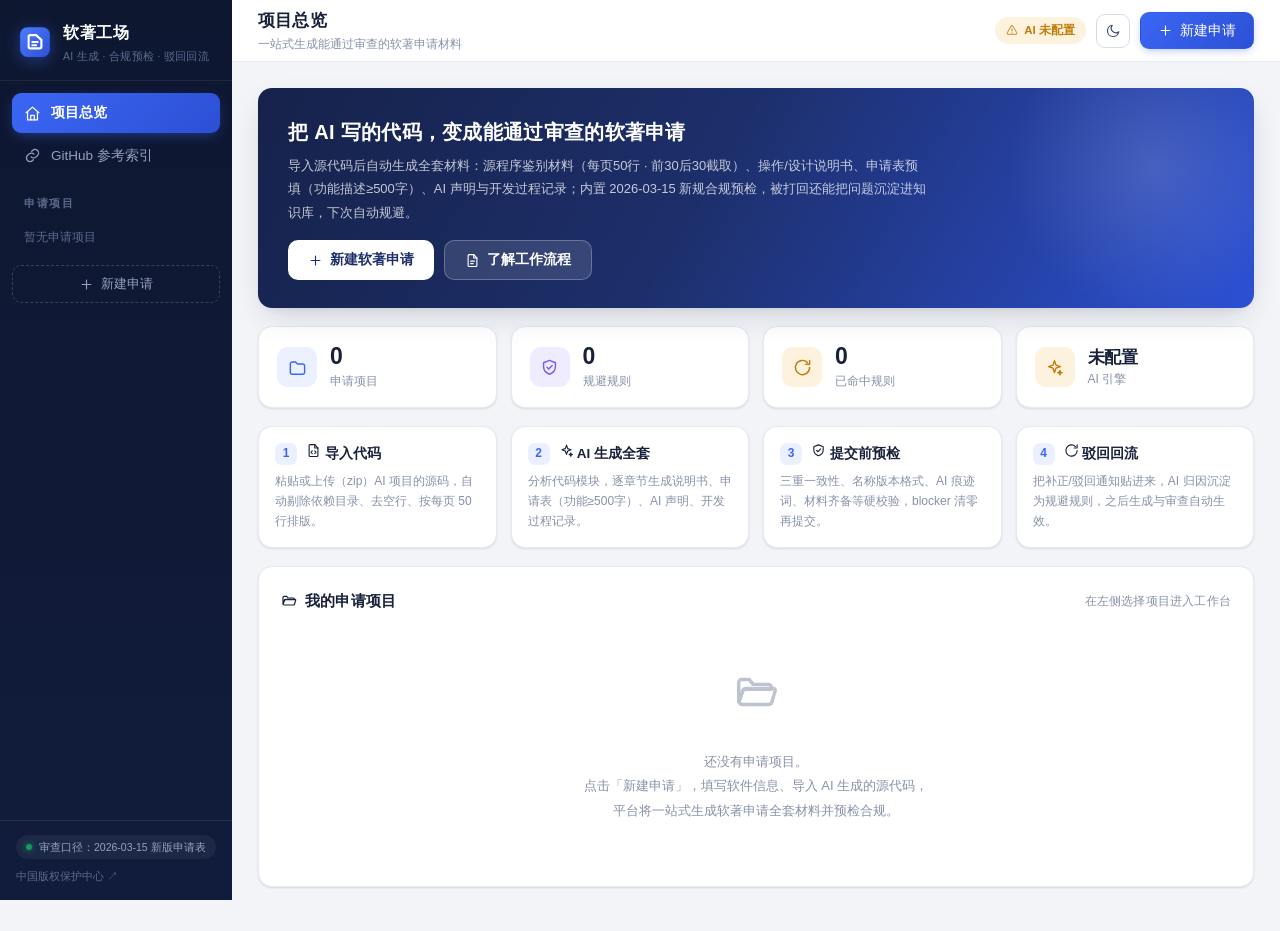
==== commit 912ebc7f: "新增 GitHub 参考索引页（10个已核实开源项目+对比表）；start.sh 监听局域网；重建 standalone 单文件版" ====
--- a/standalone/index.html
+++ b/standalone/index.html
@@ -482,6 +482,8 @@
 .md h2 { font-size: 17px; margin: 18px 0 9px; padding-bottom: 7px; border-bottom: 1px solid var(--line); }
 .md h3 { font-size: 14.5px; margin: 13px 0 6px; color: var(--accent); }
 .md p, .md li { line-height: 1.9; }
+.md a { color: var(--accent); text-decoration: none; word-break: break-all; }
+.md a:hover { text-decoration: underline; }
 .md ul, .md ol { padding-left: 22px; margin: 6px 0; }
 .md .shot {
   background: var(--accent-soft); border: 1.5px dashed var(--accent);
@@ -581,6 +583,7 @@
     </div>
     <nav class="nav">
       <div class="nav-item" id="btn-home"><span class="ico" data-icon="home"></span>项目总览</div>
+      <div class="nav-item" id="btn-index"><span class="ico" data-icon="link"></span>GitHub 参考索引</div>
       <div class="nav-section">申请项目</div>
       <div class="proj-list" id="proj-list"></div>
       <button class="nav-add" id="btn-new-side"><span class="ico" data-icon="plus"></span>新建申请</button>
@@ -645,6 +648,7 @@
   camera: '<path d="M3 19V9a1.5 1.5 0 0 1 1.5-1.5H7l1.8-2.5h6.4L17 7.5h2.5A1.5 1.5 0 0 1 21 9v10z"/><circle cx="12" cy="13.5" r="3.2"/>',
   clock: '<circle cx="12" cy="12" r="9"/><path d="M12 7v5l3.2 1.8"/>',
   folderopen: '<path d="M3 6.5A1.5 1.5 0 0 1 4.5 5h4l2 2.5h8A1.5 1.5 0 0 1 20 9v1H6.8a2 2 0 0 0-1.9 1.4L3 16.5z"/><path d="m3.4 16 1.6-5a2 2 0 0 1 1.9-1.4H21a1 1 0 0 1 1 1.3l-1.6 5.4A2 2 0 0 1 18.5 18H5a2 2 0 0 1-1.9-1.4z"/>',
+  link: '<path d="M10 14a5 5 0 0 0 7.1 0l2-2a5 5 0 0 0-7.1-7.1l-1.1 1.1"/><path d="M14 10a5 5 0 0 0-7.1 0l-2 2a5 5 0 0 0 7.1 7.1l1.1-1.1"/>',
 };
 
 function icon(name, size) {
@@ -766,7 +770,10 @@
   closeList(); closeTable();
   return html;
   function inline(s) {
-    return esc(s).replace(/\*\*(.+?)\*\*/g, "<b>$1</b>");
+    return esc(s)
+      .replace(/\*\*(.+?)\*\*/g, "<b>$1</b>")
+      .replace(/\[([^\]]+)\]\((https?:\/\/[^\s)]+)\)/g,
+        '<a href="$2" target="_blank" rel="noopener noreferrer">$1</a>');
   }
 }
 
@@ -813,6 +820,7 @@
 function openProject(id) {
   state.currentId = id;
   state.tab = "info";
+  setNav(null);
   renderSidebar();
   location.hash = "#/project/" + id;
   loadProjectView();
@@ -832,10 +840,38 @@
 
 function currentProject() { return state.projects.find(p => p.id === state.currentId); }
 
+/* ---------------- GitHub 参考索引页 ---------------- */
+function setNav(activeId) {
+  const ids = ["btn-home", "btn-index"];
+  ids.forEach(id => { const el = $("#" + id); if (el) el.classList.toggle("active", id === activeId); });
+  $$(".proj-item").forEach(el => el.classList.remove("active"));
+}
+
+async function showIndex() {
+  state.currentId = null;
+  setNav("btn-index");
+  setPage("GitHub 参考项目索引", "软著相关开源项目调研（GitHub API 实测核实）");
+  location.hash = "#/index";
+  if (location.protocol === "file:") {
+    $("#main-area").innerHTML = `<div class="card"><div class="empty"><div class="big">${icon("link", 46)}</div>单文件预览模式下参考索引不可用。<br>完整功能请运行 <b>./start.sh</b> 后访问 <b>http://127.0.0.1:8310</b>。</div></div>`;
+    hydrateIcons($("#main-area"));
+    return;
+  }
+  try {
+    const res = await fetch("/static/github-index.md");
+    if (!res.ok) throw new Error("HTTP " + res.status);
+    const md = await res.text();
+    $("#main-area").innerHTML = `<div class="card"><div class="md">${md2html(md)}</div></div>`;
+  } catch (e) {
+    $("#main-area").innerHTML = `<div class="card"><div class="empty">索引加载失败：${esc(e.message)}</div></div>`;
+  }
+}
+
 /* ---------------- 仪表盘 ---------------- */
 async function showDashboard() {
   location.hash = "#/";
   state.currentId = null;
+  setNav("btn-home");
   setPage("项目总览", "一站式生成能通过审查的软著申请材料");
   renderSidebar();
   let rules = [];
@@ -1523,6 +1559,7 @@
     setPage("服务未连接", "请确认后端已启动（./start.sh）");
   }
   const m = location.hash.match(/^#\/project\/(\d+)/);
+  if (location.hash === "#/index") { showIndex(); return; }
   if (m && state.projects.some(p => p.id === +m[1])) { state.currentId = +m[1]; loadProjectView(); }
   else showDashboard();
 }
@@ -1530,6 +1567,7 @@
 $("#btn-new-top").onclick = () => openProjectModal(null);
 $("#btn-new-side").onclick = () => openProjectModal(null);
 $("#btn-home").onclick = () => showDashboard();
+$("#btn-index").onclick = () => showIndex();
 window.openProject = openProject;
 boot();
 
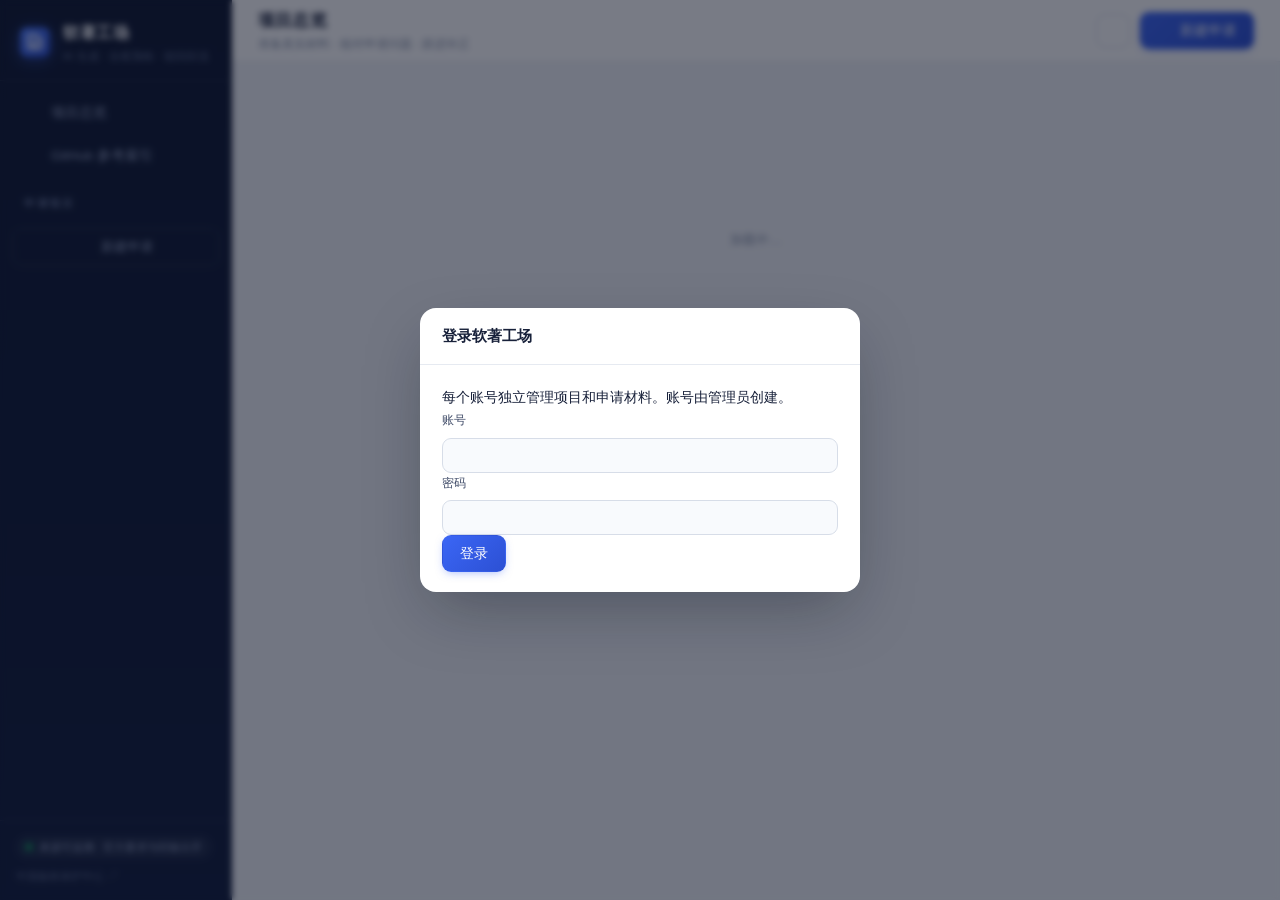
==== commit 9950231e: "完善多人软著材料流程、来源知识库与简明操作界面" ====
--- a/standalone/index.html
+++ b/standalone/index.html
@@ -549,6 +549,52 @@
   transition: border-color .15s, box-shadow .15s;
 }
 .inline-input:focus { border-color: var(--accent); box-shadow: 0 0 0 3px var(--accent-ring); background: var(--card); }
+
+/* ---------------- 自绘日期选择器（内嵌浏览器不支持原生日历控件） ---------------- */
+.dp { position: relative; }
+.dp-input { cursor: pointer; }
+.dp-pop {
+  display: none; position: absolute; top: calc(100% + 6px); left: 0; z-index: 60;
+  background: var(--card); border: 1px solid var(--line-strong);
+  border-radius: 12px; box-shadow: 0 14px 36px rgba(10, 18, 40, .22);
+  padding: 12px; width: 272px;
+}
+.dp-head { display: flex; align-items: center; justify-content: space-between; margin-bottom: 8px; }
+.dp-title { font-size: 13px; font-weight: 700; color: var(--text); }
+.dp-nav {
+  width: 26px; height: 26px; border: none; background: var(--bg);
+  color: var(--text); border-radius: 7px; cursor: pointer; font-size: 15px; line-height: 1;
+  transition: all .15s;
+}
+.dp-nav:hover { background: var(--accent-soft); color: var(--accent); }
+.dp-grid { display: grid; grid-template-columns: repeat(7, 1fr); gap: 3px; }
+.dp-dow { text-align: center; font-size: 11px; color: var(--muted); padding: 3px 0; }
+.dp-blank { min-height: 30px; }
+.dp-day {
+  height: 30px; border: none; background: transparent; border-radius: 8px;
+  font-size: 12.5px; color: var(--text); cursor: pointer; font-family: inherit;
+  transition: all .12s;
+}
+.dp-day:hover { background: var(--accent-soft); }
+.dp-day.today { box-shadow: inset 0 0 0 1.5px var(--accent); color: var(--accent); font-weight: 600; }
+.dp-day.sel { background: var(--accent); color: #fff; font-weight: 600; }
+.dp-foot { display: flex; justify-content: space-between; margin-top: 10px; padding-top: 10px; border-top: 1px solid var(--line); }
+.dp-today, .dp-clear {
+  border: none; background: transparent; font-size: 12px; color: var(--accent);
+  cursor: pointer; padding: 3px 8px; border-radius: 6px; font-family: inherit;
+}
+.dp-clear { color: var(--muted); }
+.dp-today:hover, .dp-clear:hover { background: var(--accent-soft); }
+
+/* ---------------- 快捷选项 chips（点击即填） ---------------- */
+.chips { display: flex; flex-wrap: wrap; gap: 7px; margin-top: 8px; }
+.chip {
+  border: 1px solid var(--line-strong); background: var(--card-2);
+  color: var(--text); font-size: 12px; padding: 4px 12px; border-radius: 999px;
+  cursor: pointer; transition: all .15s; font-family: inherit; max-width: 100%;
+  overflow: hidden; text-overflow: ellipsis; white-space: nowrap;
+}
+.chip:hover { border-color: var(--accent); color: var(--accent); background: var(--accent-soft); }
 
 /* ---------------- 响应式 ---------------- */
 @media (max-width: 820px) {
@@ -589,7 +635,7 @@
       <button class="nav-add" id="btn-new-side"><span class="ico" data-icon="plus"></span>新建申请</button>
     </nav>
     <div class="sidebar-foot">
-      <div class="foot-pill"><span class="dot"></span>审查口径：2026-03-15 新版申请表</div>
+      <div class="foot-pill"><span class="dot"></span>来源可追溯 · 官方要求与经验分开</div>
       <div class="foot-links">
         <a href="https://www.ccopyright.com.cn" target="_blank" rel="noopener">中国版权保护中心 ↗</a>
       </div>
@@ -599,7 +645,7 @@
     <header class="topbar">
       <div class="topbar-title">
         <h1 id="page-title">项目总览</h1>
-        <div class="crumb" id="page-crumb">一站式生成能通过审查的软著申请材料</div>
+        <div class="crumb" id="page-crumb">准备真实材料 · 核对申请问题 · 跟进补正</div>
       </div>
       <div class="topbar-actions">
         <span id="llm-badge"></span>
@@ -613,7 +659,69 @@
   </div>
 </div>
 <div class="toast" id="toast"></div>
-<script>
+
+  <script>
+/* Server-managed account sessions; no credentials stored in localStorage. */
+async function requireLogin() {
+  let user = await fetch('/api/auth/me').then(r => r.ok ? r.json() : null);
+  if (!user) {
+    await new Promise(resolve => {
+      const overlay = document.createElement('div');
+      overlay.className = 'modal-mask';
+      overlay.style.zIndex = '9999';
+      overlay.innerHTML = `<form class="modal" style="max-width:440px"><div class="modal-head"><h3>登录软著工场</h3></div><div class="modal-body"><p>每个账号独立管理项目和申请材料。账号由管理员创建。</p><div class="field"><label>账号</label><input name="username" autocomplete="username" required maxlength="80"></div><div class="field"><label>密码</label><input name="password" type="password" autocomplete="current-password" required maxlength="256"></div><p class="login-error" role="alert"></p><button class="btn btn-primary" type="submit">登录</button></div></form>`;
+      document.body.appendChild(overlay);
+      overlay.querySelector('form').onsubmit = async e => {
+        e.preventDefault();
+        const button = overlay.querySelector('button');
+        button.disabled = true;
+        try {
+          const form = new FormData(e.target);
+          const response = await fetch('/api/auth/login', {method:'POST', headers:{'Content-Type':'application/json'}, body: JSON.stringify(Object.fromEntries(form))});
+          if (!response.ok) {
+            const error = await response.json();
+            throw new Error(typeof error.detail === 'string' ? error.detail : '请检查账号及密码，密码至少12位');
+          }
+          user = await fetch('/api/auth/me').then(r => r.ok ? r.json() : null);
+          if (!user) throw new Error('会话未生效：服务器需使用 HTTPS；本机测试请设置 COOKIE_SECURE=false');
+          overlay.remove(); resolve();
+        } catch (error) { overlay.querySelector('.login-error').textContent = error.message; }
+        finally { button.disabled = false; }
+      };
+    });
+  }
+  window.sessionUser = user;
+  const bar = document.createElement('div');
+  bar.className = 'row';
+  bar.style.padding = '10px';
+  const name = document.createElement('span'); name.textContent = user.username;
+  const logout = document.createElement('button'); logout.className = 'btn btn-ghost btn-sm'; logout.textContent = '退出登录';
+  logout.onclick = async () => { await fetch('/api/auth/logout', {method:'POST'}); location.reload(); };
+  bar.append(name, logout);
+  if (user.admin) {
+    const add = document.createElement('button'); add.className = 'btn btn-ghost btn-sm'; add.textContent = '创建账号';
+    add.onclick = () => {
+      const modal = document.createElement('div'); modal.className = 'modal-mask';
+      modal.innerHTML = `<form class="modal" style="max-width:440px"><div class="modal-body"><h3>创建成员账号</h3><div class="field"><label>账号（字母、数字、_.@-）</label><input name="username" required pattern="[A-Za-z0-9_.@-]+" maxlength="80"></div><div class="field"><label>初始密码（至少12位）</label><input name="password" type="password" required minlength="12" maxlength="256" autocomplete="new-password"></div><p role="alert"></p><button class="btn btn-primary">创建</button> <button type="button" class="btn close-account">取消</button></div></form>`;
+      modal.querySelector('.close-account').onclick = () => modal.remove();
+      modal.querySelector('form').onsubmit = async e => {
+        e.preventDefault();
+        const button = e.target.querySelector('button'); button.disabled = true;
+        try {
+          const res = await fetch('/api/auth/users', {method:'POST', headers:{'Content-Type':'application/json'}, body:JSON.stringify(Object.fromEntries(new FormData(e.target)))});
+          const data = await res.json();
+          if (!res.ok) throw new Error(typeof data.detail === 'string' ? data.detail : '字段格式不正确');
+          modal.remove(); toast('账号已创建');
+        } catch (error) { modal.querySelector('[role="alert"]').textContent = error.message; }
+        finally { button.disabled = false; }
+      };
+      document.body.appendChild(modal);
+    };
+    bar.append(add);
+  }
+  (document.querySelector('.sidebar') || document.body).appendChild(bar);
+}
+
 /* 软著工场 - 前端工作台（原生 JS，无构建依赖） */
 const API = location.origin;
 const $ = (sel, root) => (root || document).querySelector(sel);
@@ -679,12 +787,12 @@
 };
 
 const TABS = [
-  ["info", "基本信息", "listcheck"],
-  ["code", "源代码", "filecode"],
-  ["gen", "材料生成", "sparkles"],
-  ["review", "合规审查", "shield"],
-  ["kb", "驳回知识库", "refresh"],
-  ["export", "导出下载", "download"],
+  ["info", "申请信息", "listcheck"],
+  ["code", "上传代码", "filecode"],
+  ["gen", "准备材料", "sparkles"],
+  ["review", "检查问题", "shield"],
+  ["kb", "经验库", "refresh"],
+  ["export", "下载材料", "download"],
 ];
 
 /* 申请状态流转（"批发"管理多件申请） */
@@ -779,7 +887,12 @@
 
 /* ---------------- SSE 读取 ---------------- */
 async function consumeSSE(res, onEvent) {
+  if (!res.ok) {
+    const error = await res.json().catch(() => ({}));
+    throw new Error(error.detail || '生成请求失败');
+  }
   const reader = res.body.getReader();
+  let completed = false;
   const decoder = new TextDecoder();
   let buf = "";
   while (true) {
@@ -790,10 +903,14 @@
     while ((idx = buf.indexOf("\n\n")) >= 0) {
       const chunk = buf.slice(0, idx); buf = buf.slice(idx + 2);
       if (chunk.startsWith("data: ")) {
-        try { onEvent(JSON.parse(chunk.slice(6))); } catch (e) {}
+        const event = JSON.parse(chunk.slice(6));
+        onEvent(event);
+        if (event.status === 'error') throw new Error(event.message || '生成失败');
+        if (event.step === 'pipeline' && event.status === 'done') completed = true;
       }
     }
   }
+  if (!completed) throw new Error("生成连接提前结束，请检查已保存材料后重试");
 }
 
 /* ---------------- 侧边栏与路由 ---------------- */
@@ -881,8 +998,8 @@
   const docsDone = p => Object.keys(p.docs || {}).length;
   $("#main-area").innerHTML = `
     <div class="hero">
-      <h2>把 AI 写的代码，变成能通过审查的软著申请</h2>
-      <p>导入源代码后自动生成全套材料：源程序鉴别材料（每页50行 · 前30后30截取）、操作/设计说明书、申请表预填（功能描述≥500字）、AI 声明与开发过程记录；内置 2026-03-15 新规合规预检，被打回还能把问题沉淀进知识库，下次自动规避。</p>
+      <h2>把真实软件，整理成完整的申请材料</h2>
+      <p>导入源代码后自动生成全套材料：源程序鉴别材料（每页50行 · 前30后30截取）、操作/设计说明书、申请表预填、AI 声明与开发过程记录；内置有来源的申请预检，被打回还能把问题沉淀进知识库，下次自动规避。</p>
       <div class="hero-actions">
         <button class="btn-hero" id="btn-hero-new">${icon("plus", 15)} 新建软著申请</button>
         <button class="btn-hero ghost" id="btn-hero-how">${icon("arrow", 15)} 了解工作流程</button>
@@ -898,7 +1015,7 @@
       <div class="step-card"><div class="s-head"><span class="s-no">1</span><span class="s-title">${icon("filecode", 15)} 导入代码</span></div>
         <div class="s-desc">粘贴或上传（zip）AI 项目的源码，自动剔除依赖目录、去空行、按每页 50 行排版。</div></div>
       <div class="step-card"><div class="s-head"><span class="s-no">2</span><span class="s-title">${icon("sparkles", 15)} AI 生成全套</span></div>
-        <div class="s-desc">分析代码模块，逐章节生成说明书、申请表（功能≥500字）、AI 声明、开发过程记录。</div></div>
+        <div class="s-desc">分析代码模块，逐章节生成说明书、申请表参考字段、AI 声明、开发过程记录。</div></div>
       <div class="step-card"><div class="s-head"><span class="s-no">3</span><span class="s-title">${icon("shield", 15)} 提交前预检</span></div>
         <div class="s-desc">三重一致性、名称版本格式、AI 痕迹词、材料齐备等硬校验，blocker 清零再提交。</div></div>
       <div class="step-card"><div class="s-head"><span class="s-no">4</span><span class="s-title">${icon("refresh", 15)} 驳回回流</span></div>
@@ -931,6 +1048,101 @@
   });
 }
 
+/* ---------------- 自绘日期选择器（内嵌浏览器不支持原生日历控件） ---------------- */
+function toISODate(d) {
+  return `${d.getFullYear()}-${String(d.getMonth() + 1).padStart(2, "0")}-${String(d.getDate()).padStart(2, "0")}`;
+}
+
+function dateField(id, value, placeholder) {
+  return `<div class="dp" id="dp-${id}">
+    <input class="dp-input" id="${id}" readonly autocomplete="off"
+      placeholder="${esc(placeholder || "点击选择日期")}" value="${esc(value || "")}">
+    <div class="dp-pop"></div>
+  </div>`;
+}
+
+function initDatePicker(root) {
+  $$(".dp", root).forEach(dp => {
+    const input = dp.querySelector(".dp-input");
+    const pop = dp.querySelector(".dp-pop");
+    if (!input || !pop) return;
+    const build = () => {
+      let y = +(dp.dataset.y || 0), m = +(dp.dataset.m || 0);
+      if (!y) {
+        const base = input.value ? new Date(input.value + "T00:00:00") : new Date();
+        const ok = !isNaN(base.getTime());
+        y = ok ? base.getFullYear() : new Date().getFullYear();
+        m = ok ? base.getMonth() : new Date().getMonth();
+        dp.dataset.y = y; dp.dataset.m = m;
+      }
+      const today = new Date();
+      let html = `<div class="dp-head">
+        <button type="button" class="dp-nav" data-step="-1">‹</button>
+        <span class="dp-title">${y} 年 ${m + 1} 月</span>
+        <button type="button" class="dp-nav" data-step="1">›</button></div>
+        <div class="dp-grid">`;
+      ["日", "一", "二", "三", "四", "五", "六"].forEach(w => { html += `<span class="dp-dow">${w}</span>`; });
+      const firstDow = new Date(y, m, 1).getDay();
+      const days = new Date(y, m + 1, 0).getDate();
+      for (let i = 0; i < firstDow; i++) html += `<span class="dp-blank"></span>`;
+      for (let d = 1; d <= days; d++) {
+        const iso = `${y}-${String(m + 1).padStart(2, "0")}-${String(d).padStart(2, "0")}`;
+        const cls = ["dp-day"];
+        if (iso === input.value) cls.push("sel");
+        if (iso === toISODate(today)) cls.push("today");
+        html += `<button type="button" class="${cls.join(" ")}" data-v="${iso}">${d}</button>`;
+      }
+      html += `</div><div class="dp-foot">
+        <button type="button" class="dp-today">今天：${toISODate(today)}</button>
+        <button type="button" class="dp-clear">清除</button></div>`;
+      pop.innerHTML = html;
+    };
+    const close = () => { pop.style.display = "none"; delete dp.dataset.y; delete dp.dataset.m; };
+    input.addEventListener("click", e => {
+      e.stopPropagation();
+      $$(".dp-pop", root).forEach(pp => { pp.style.display = "none"; });
+      if (pop.style.display === "block") { pop.style.display = "none"; return; }
+      build();
+      pop.style.display = "block";
+    });
+    pop.addEventListener("click", e => {
+      const nav = e.target.closest(".dp-nav");
+      if (nav) {
+        let y = +(dp.dataset.y || new Date().getFullYear());
+        let m = +(dp.dataset.m || new Date().getMonth()) + (+nav.dataset.step);
+        if (m < 0) { m = 11; y -= 1; }
+        if (m > 11) { m = 0; y += 1; }
+        dp.dataset.y = y; dp.dataset.m = m;
+        build();
+      }
+      const day = e.target.closest(".dp-day");
+      if (day) { input.value = day.dataset.v; close(); }
+      if (e.target.closest(".dp-today")) { input.value = toISODate(new Date()); close(); }
+      if (e.target.closest(".dp-clear")) { input.value = ""; close(); }
+      e.stopPropagation();
+    });
+    document.addEventListener("click", () => { pop.style.display = "none"; });
+  });
+}
+
+/* ---------------- 快捷选项 chips（点击即填，免打字） ---------------- */
+function chipsField(id, items) {
+  return `<div class="chips">${items.map(it => {
+    const label = typeof it === "string" ? it : it.label;
+    const value = typeof it === "string" ? it : it.value;
+    return `<button type="button" class="chip" data-target="${id}" data-value="${esc(value)}">${esc(label)}</button>`;
+  }).join("")}</div>`;
+}
+
+function initChips(root) {
+  $$(".chip", root).forEach(ch => {
+    ch.onclick = () => {
+      const t = $("#" + ch.dataset.target, root);
+      if (t) { t.value = ch.dataset.value; t.focus(); }
+    };
+  });
+}
+
 /* ---------------- 新建/编辑项目弹窗 ---------------- */
 function openProjectModal(p) {
   const m = document.createElement("div");
@@ -939,24 +1151,30 @@
     <div class="modal-head"><h3>${p ? "编辑项目信息" : "新建软著申请"}</h3><button class="modal-close">${icon("x")}</button></div>
     <div class="modal-body">
       <div class="form-grid">
-        <div class="field full"><label><b>*</b>软件全称（建议以 系统/软件/平台 结尾，禁用"中国/国家"等词）</label>
-          <input id="f-full" placeholder="如：企业数据智能同步系统" value="${esc(p ? p.full_name : "")}"></div>
+        <div class="field full"><label><b>*</b>软件名称（各份材料保持一致）</label>
+          <input id="f-full" placeholder="如：企业数据智能同步系统" value="${esc(p ? p.full_name : "")}">
+          ${chipsField("f-full", ["库存管理系统", "订单管理软件", "数据分析平台", "文件同步工具"])}</div>
         <div class="field"><label>软件简称（可选）</label><input id="f-short" value="${esc(p ? p.short_name : "")}"></div>
-        <div class="field"><label>版本号（V1.0 格式）</label><input id="f-ver" value="${esc(p ? p.version : "V1.0")}"></div>
-        <div class="field"><label>开发完成日期</label><input type="date" id="f-comp" value="${esc(p ? p.completion_date : "")}"></div>
-        <div class="field"><label>首次发表日期（未发表留空）</label><input id="f-pub" placeholder="未发表" value="${esc(p ? p.publish_date : "")}"></div>
+        <div class="field"><label>版本号（点选即可）</label><input id="f-ver" value="${esc(p ? p.version : "V1.0")}">
+          ${chipsField("f-ver", ["V1.0", "V1.1", "V2.0"])}</div>
+        <div class="field"><label>开发完成日期（点选日期）</label>${dateField("f-comp", p ? p.completion_date : "", "点击选择开发完成日期")}</div>
+        <div class="field"><label>首次发表日期（未发表留空）</label>${dateField("f-pub", p ? p.publish_date : "", "点击选择发表日期")}</div>
         <div class="field"><label>开发方式</label><select id="f-dev">
           ${["独立开发", "合作开发", "委托开发"].map(x => `<option ${p && p.dev_type === x ? "selected" : ""}>${x}</option>`).join("")}</select></div>
         <div class="field"><label>著作权人（名称）</label><input id="f-owner" value="${esc(p ? p.owner_name : "")}"></div>
         <div class="field"><label>主体类型</label><select id="f-otype">
           <option ${p && p.owner_type === "企业" ? "selected" : ""}>企业</option>
           <option ${!p || p.owner_type === "个人" ? "selected" : ""}>个人</option></select></div>
-        <div class="field"><label>AI 使用情况（决定 AI 声明口径）</label><select id="f-ai">
-          <option value="ai_assisted" ${!p || p.ai_usage === "ai_assisted" ? "selected" : ""}>AI 辅助开发 + 人工实质性修改（推荐口径）</option>
+        <div class="field"><label>AI 使用情况（按真实情况填写）</label><select id="f-ai">
+          <option value="unknown" ${!p || p.ai_usage === "unknown" ? "selected" : ""}>待核实</option><option value="no_ai" ${p && p.ai_usage === "no_ai" ? "selected" : ""}>未使用 AI</option><option value="ai_assisted" ${p && p.ai_usage === "ai_assisted" ? "selected" : ""}>AI 辅助开发，已确认人工修改</option>
           <option value="ai_heavy" ${p && p.ai_usage === "ai_heavy" ? "selected" : ""}>AI 参与较多，人工做了核心设计与重构</option></select></div>
         <div class="field"><label>技术栈（可选）</label><input id="f-tech" placeholder="如：Python FastAPI + Vue3" value="${esc(p ? p.tech_stack : "")}"></div>
-        <div class="field full"><label>主要功能描述（给 AI 的功能说明，越具体生成质量越高）</label>
-          <textarea id="f-func" placeholder="例如：这是一个把电商订单从多个平台同步到本地 ERP 的工具，包含订单拉取、字段映射、冲突处理、日志报表四个模块…">${esc(p ? p.main_functions : "")}</textarea></div>
+        <div class="field full"><label>主要功能（用自己的话描述软件做什么）</label>
+          <textarea id="f-func" placeholder="例如：这是一个把电商订单从多个平台同步到本地 ERP 的工具，包含订单拉取、字段映射、冲突处理、日志报表四个模块…">${esc(p ? p.main_functions : "")}</textarea>
+          ${chipsField("f-func", [
+            {label: "示例：电商订单同步", value: "这是一个把电商订单从多个平台同步到本地 ERP 的工具，包含订单拉取、字段映射、冲突处理、日志报表四个模块"},
+            {label: "示例：个人记账", value: "这是一个个人记账软件，可以记录收入和支出，支持分类统计与月度报表导出"},
+          ])}</div>
         <div class="field full"><label>Git 提交记录（可选，粘贴 git log --oneline 用于过程证据）</label>
           <textarea id="f-git" style="min-height:70px;" placeholder="a1b2c3d 初版订单拉取模块&#10;e4f5g6h 字段映射与冲突处理">${esc(p ? p.git_log : "")}</textarea></div>
       </div>
@@ -966,6 +1184,8 @@
       </div>
     </div></div>`;
   document.body.appendChild(m);
+  initDatePicker(m);
+  initChips(m);
   $(".modal-close", m).onclick = () => m.remove();
   $("#m-cancel", m).onclick = () => m.remove();
   m.onclick = e => { if (e.target === m) m.remove(); };
@@ -1027,11 +1247,17 @@
     const fd = new FormData();
     for (const f of fs) fd.append("files", f);
     toast("正在解析上传…");
-    const res = await fetch(`${API}/api/projects/${p.id}/code/upload`, { method: "POST", body: fd });
-    const data = await res.json();
-    if (!res.ok) return toast(data.detail || "上传失败", true);
-    toast(`已导入 ${data.files_stored} 个文件，共 ${data.total_lines} 行 → 将生成 ${data.pages_submitted} 页源代码文档`);
-    refreshProjects().then(() => { state.tab = "code"; loadProjectView(); });
+    const input = e.target;
+    input.disabled = true;
+    try {
+      const res = await fetch(`${API}/api/projects/${p.id}/code/upload`, { method: "POST", body: fd });
+      const data = await res.json();
+      if (!res.ok) throw new Error(data.detail || "上传失败");
+      toast(`已导入 ${data.files_stored} 个文件，共 ${data.total_lines} 行 → 将生成 ${data.pages_submitted} 页源代码文档`);
+      await refreshProjects();
+      if (state.currentId === p.id) { state.tab = "code"; await loadProjectView(); }
+    } catch (e) { toast(e.message || "上传失败，请检查连接后重试", true); }
+    finally { input.disabled = false; input.value = ""; }
   };
 }
 
@@ -1049,21 +1275,25 @@
       <div class="field full"><label><b>*</b>软件全称</label><input id="e-full" value="${esc(p.full_name)}"></div>
       <div class="field"><label>软件简称</label><input id="e-short" value="${esc(p.short_name)}"></div>
       <div class="field"><label>版本号</label><input id="e-ver" value="${esc(p.version)}"></div>
-      <div class="field"><label>开发完成日期</label><input type="date" id="e-comp" value="${esc(p.completion_date)}"></div>
-      <div class="field"><label>首次发表日期</label><input id="e-pub" value="${esc(p.publish_date)}"></div>
+      <div class="field"><label>开发完成日期（点选日期）</label>${dateField("e-comp", p.completion_date, "点击选择开发完成日期")}</div>
+      <div class="field"><label>首次发表日期（未发表留空）</label>${dateField("e-pub", p.publish_date, "点击选择发表日期")}</div>
       <div class="field"><label>开发方式</label><select id="e-dev">${["独立开发", "合作开发", "委托开发"].map(x => `<option ${p.dev_type === x ? "selected" : ""}>${x}</option>`).join("")}</select></div>
       <div class="field"><label>著作权人</label><input id="e-owner" value="${esc(p.owner_name)}"></div>
       <div class="field"><label>技术栈</label><input id="e-tech" value="${esc(p.tech_stack)}"></div>
       <div class="field full"><label>主要功能描述</label><textarea id="e-func">${esc(p.main_functions)}</textarea></div>
       <div class="field full"><label>AI 使用情况</label><select id="e-ai">
-        <option value="ai_assisted" ${p.ai_usage === "ai_assisted" ? "selected" : ""}>AI 辅助开发 + 人工实质性修改</option>
+        <option value="unknown" ${p.ai_usage === "unknown" ? "selected" : ""}>待核实</option><option value="no_ai" ${p.ai_usage === "no_ai" ? "selected" : ""}>未使用 AI</option><option value="ai_assisted" ${p.ai_usage === "ai_assisted" ? "selected" : ""}>AI 辅助开发 + 人工实质性修改</option>
         <option value="ai_heavy" ${p.ai_usage === "ai_heavy" ? "selected" : ""}>AI 参与较多，人工核心设计重构</option></select></div>
       <div class="field full"><label>Git 提交记录（过程证据）</label><textarea id="e-git" style="min-height:80px;">${esc(p.git_log)}</textarea></div>
     </div>
     <div class="row mt" style="justify-content:flex-end;"><button class="btn btn-primary" id="e-save">保存</button>
-    <button class="btn btn-ghost" id="e-edit2">在弹窗中完善</button></div>
+</div>
   </div>`;
   $("#e-save").onclick = async () => {
+    const btn = $("#e-save", body);
+    if (!$("#e-full", body).value.trim()) return toast("软件全称不能为空", true);
+    btn.disabled = true;
+    try {
     await api("/api/projects/" + p.id, { method: "PUT", body: {
       full_name: $("#e-full").value.trim(), short_name: $("#e-short").value.trim(),
       version: $("#e-ver").value.trim(), completion_date: $("#e-comp").value,
@@ -1071,9 +1301,13 @@
       owner_name: $("#e-owner").value.trim(), main_functions: $("#e-func").value.trim(),
       tech_stack: $("#e-tech").value.trim(), ai_usage: $("#e-ai").value, git_log: $("#e-git").value.trim(),
     }});
-    toast("已保存"); refreshProjects().then(loadProjectView);
+    toast("已保存"); await refreshProjects();
+    if (state.currentId === p.id) await loadProjectView();
+    } catch (e) { toast(e.message, true); }
+    finally { btn.disabled = false; }
   };
-  $("#e-edit2").onclick = () => openProjectModal(p);
+  initDatePicker(body);
+  initChips(body);
 }
 
 /* ---- Tab: 源代码 ---- */
@@ -1081,7 +1315,7 @@
   body.innerHTML = `
   <div class="card">
     <h3>${icon("upload", 16)} 导入源代码 <span class="hint">粘贴或上传 AI 生成的项目源码（支持多文件 / zip 包）</span></h3>
-    <div class="field"><textarea id="paste-code" style="min-height:170px;font-family:var(--font-mono);font-size:12px;" placeholder="把源代码粘贴到这里（会作为一个文件导入；多文件建议打包 zip 上传）"></textarea></div>
+    <p class="muted">推荐上传项目的 ZIP 压缩包。下面也可以直接粘贴代码。</p><div class="field"><textarea id="paste-code" style="min-height:170px;font-family:var(--font-mono);font-size:12px;" placeholder="把源代码粘贴到这里（会作为一个文件导入；多文件建议打包 zip 上传）"></textarea></div>
     <div class="row mt">
       <button class="btn btn-primary" id="btn-paste">${icon("code", 15)} 导入粘贴的代码</button>
       <button class="btn btn-ghost" id="btn-upload">${icon("upload", 15)} 上传文件 / zip 包</button>
@@ -1110,7 +1344,7 @@
       <div class="stat"><div class="stat-ico orange">${icon("layers", 19)}</div><div><div class="num" style="font-size:17px;padding-top:3px;">${st.mode === "all" ? "全部提交" : "前30+后30"}</div><div class="lbl">截取方式</div></div></div>
       <div class="stat"><div class="stat-ico ${st.last_line_ok ? "green" : "orange"}">${icon(st.last_line_ok ? "check" : "alert", 19)}</div><div><div class="num" style="font-size:17px;padding-top:3px;">${st.last_line_ok ? "通过" : "待确认"}</div><div class="lbl">末页结束符检查</div></div></div>
     </div>
-    ${st.total_lines < 3000 ? `<div class="issue warning"><span class="lv">建议</span><div><div class="msg">源代码 ${st.total_lines} 行，少于 3000 行</div><div class="fix">2026 审查口径建议自研核心代码不少于 3000 行，可补充核心功能模块的实现代码。</div></div></div>` : ""}
+    ${st.total_lines < 3000 ? `<div class="issue warning"><span class="lv">建议</span><div><div class="msg">源代码 ${st.total_lines} 行，按真实代码提交</div><div class="fix">不足60页可提交全部源码，不存在已核实的3000行最低门槛；请确保导入完整的真实代码。</div></div></div>` : ""}
     <div class="table-wrap"><table class="table"><thead><tr><th>文件</th><th style="width:120px;">行数</th></tr></thead><tbody>
       ${(st.files || []).map(f => `<tr><td>${esc(f.filename)}</td><td>${f.lines}</td></tr>`).join("")}
     </tbody></table></div>`;
@@ -1134,12 +1368,12 @@
     </div>
     <div class="row mt">
       <button class="btn btn-primary btn-big" id="btn-all">${icon("sparkles", 16)} 开始一键生成</button>
-      <span class="muted">全程需要已配置 LLM；逐章节生成约需数分钟，可随时关闭页面</span>
+      <span class="muted">全程需要已配置 LLM；逐章节生成约需数分钟，生成期间请保持页面打开</span>
     </div>
     <div class="progress-panel mt" id="prog" style="display:none;"></div>
   </div>
   <div class="grid-2">
-    <div class="card">
+    <details class="card"><summary>其他辅助材料（可选）</summary>
       <h3>${icon("code", 16)} 单项生成</h3>
       <div class="row">
         <button class="btn btn-ghost" data-gen="analysis">${icon("refresh", 14)} 重新分析代码</button>
@@ -1147,13 +1381,13 @@
         <button class="btn btn-ghost" data-gen="declaration">${icon("bot", 14)} AI 声明</button>
         <button class="btn btn-ghost" data-gen="evidence">${icon("archive", 14)} 过程记录</button>
       </div>
-      <div class="muted mt">单项生成也会自动注入知识库规避规则；说明书走上方一键流程（含代码分析）。</div>
-    </div>
+      <div class="muted mt">这些是辅助草稿，不代替真实证明。说明书请使用上方生成或自己填写。</div>
+    </details>
     <div class="card">
-      <h3>${icon("filetext", 16)} 已生成材料（${docs.length}/6）<span class="hint">生成后可直接编辑，人工修改是合规加分项</span></h3>
+      <h3>${icon("filetext", 16)} 已保存材料（${docs.length} 类）<span class="hint">生成后可直接编辑，请核对实际功能与材料一致</span></h3>
       ${docs.length ? docs.map(d => {
         const meta = DOC_META[d.doc_type] || { name: d.doc_type, ico: "filetext" };
-        const editable = ["manual", "design", "evidence"].includes(d.doc_type);
+        const editable = true;
         return `
         <div class="doc-item">
           <div><div class="t">${icon(meta.ico, 17)} ${esc(d.title || meta.name)}</div>
@@ -1172,10 +1406,15 @@
     <div class="row mt">
       <input id="shot-label" class="inline-input" style="flex:1;min-width:240px;" placeholder="界面名称，如：订单列表页（与截图占位名称一致即可自动匹配）">
       <button class="btn btn-primary btn-sm" id="btn-shot-upload">${icon("upload", 14)} 上传截图</button>
-      <input type="file" id="shot-file" accept="image/png,image/jpeg,image/webp,image/gif,image/bmp" style="display:none;">
+      <input type="file" id="shot-file" accept="image/png,image/jpeg,image/gif,image/bmp" style="display:none;">
     </div>
     <div id="shot-list" class="row mt" style="gap:14px;"></div>
   </div>`;
+  const entry = document.createElement("div");
+  entry.className = "card";
+  entry.innerHTML = `<h3>自己填写材料</h3><p class="muted">没有AI也可以使用：选择材料，填写或粘贴真实内容后保存。</p><div class="row"><select id="manual-kind" class="btn">${Object.entries(DOC_META).filter(([k]) => ['manual','design','form'].includes(k)).map(([k,v]) => `<option value="${k}">${v.name}</option>`).join('')}</select><button id="manual-entry" class="btn btn-primary">录入 / 编辑</button></div>`;
+  body.prepend(entry);
+  $("#manual-entry", entry).onclick = () => editDoc(p.id, $("#manual-kind", entry).value);
   loadShots(p);
   $$("#doc-kind-cards .radio-card").forEach(c => c.onclick = () =>
     $$("#doc-kind-cards .radio-card").forEach(x => x.classList.toggle("active", x === c)));
@@ -1271,7 +1510,14 @@
 /* ---- 材料在线编辑（AI 生成后人工修改，可重新导出） ---- */
 async function editDoc(pid, docType) {
   try {
-    const d = await api(`/api/projects/${pid}/docs/${docType}`);
+    let d;
+    try { d = await api(`/api/projects/${pid}/docs/${docType}`); }
+    catch (e) {
+      if (!String(e.message).includes("文档尚未生成")) throw e;
+      const project = docType === "form" ? await api(`/api/projects/${pid}`) : null;
+      const template = docType === "form" ? {development_purpose:"",main_functions_desc:project.main_functions || "",technical_features:"",target_users:"",hardware_env:"",software_env:"",programming_language:"",source_lines_note:(project.code_lines_total || 0) + "行"} : docType === "declaration" ? {ai_usage_summary:"",human_contribution:"",originality_statement:"",evidence_list:[]} : null;
+      d = {content: template ? JSON.stringify(template, null, 2) : "", title: DOC_META[docType].name};
+    }
     const m = document.createElement("div");
     m.className = "modal-mask";
     m.innerHTML = `<div class="modal" style="width:880px;">
@@ -1290,25 +1536,39 @@
         </div>
       </div></div>`;
     document.body.appendChild(m);
+    const formFields = {development_purpose:'开发目的',main_functions_desc:'主要功能',technical_features:'技术特点',target_users:'使用对象',hardware_env:'硬件环境',software_env:'软件环境',programming_language:'编程语言',source_lines_note:'源程序量'};
+    if (docType === 'form') {
+      const data = JSON.parse(d.content || '{}');
+      const fields = document.createElement('div'); fields.id = 'ed-fields'; fields.className = 'form-grid';
+      fields.innerHTML = Object.entries(formFields).map(([key,label]) => `<div class="field full"><label>${label}</label><textarea data-form-field="${key}">${esc(data[key] || '')}</textarea></div>`).join('');
+      $('#ed-content', m).style.display = 'none';
+      $('#ed-content', m).before(fields);
+      $('#ed-source', m).textContent = '返回表单';
+    }
+    const editedContent = () => docType === 'form' ? JSON.stringify(Object.fromEntries($$('[data-form-field]', m).map(el => [el.dataset.formField, el.value.trim()])), null, 2) : $('#ed-content', m).value;
     $(".modal-close", m).onclick = () => m.remove();
     m.onclick = e => { if (e.target === m) m.remove(); };
     $("#ed-preview", m).onclick = () => {
       $("#ed-content", m).style.display = "none";
       const box = $("#ed-preview-box", m);
-      box.innerHTML = md2html($("#ed-content", m).value);
+      const fields = $("#ed-fields", m); if (fields) fields.style.display = "none";
+      box.innerHTML = docType === "form" ? Object.entries(JSON.parse(editedContent())).map(([key,value]) => `<h3>${formFields[key] || esc(key)}</h3><p>${esc(value)}</p>`).join("") : md2html(editedContent());
       box.style.display = "block";
     };
     $("#ed-source", m).onclick = () => {
       $("#ed-preview-box", m).style.display = "none";
-      $("#ed-content", m).style.display = "block";
+      if (docType === "form") $("#ed-fields", m).style.display = "grid";
+      else $("#ed-content", m).style.display = "block";
     };
     $("#ed-save", m).onclick = async () => {
+      const save = $("#ed-save", m); save.disabled = true;
       try {
-        await api(`/api/projects/${pid}/docs/${docType}`, { method: "PUT", body: { content: $("#ed-content", m).value } });
+        await api(`/api/projects/${pid}/docs/${docType}`, { method: "PUT", body: { content: editedContent() } });
         toast("已保存，导出与打印将使用新内容");
         m.remove();
         refreshProjects().then(loadProjectView);
       } catch (e) { toast(e.message, true); }
+      finally { save.disabled = false; }
     };
   } catch (e) { toast(e.message, true); }
 }
@@ -1341,14 +1601,26 @@
 async function tabReview(p, body) {
   body.innerHTML = `
   <div class="card">
-    <h3>${icon("shield", 16)} 提交前合规预检 <span class="hint">内置 2026 新规 + 知识库规则 + AI 软审查</span></h3>
+    <h3>${icon("shield", 16)} 提交前合规预检 <span class="hint">自动检查材料 + 提示申请问题</span></h3>
     <div class="row">
-      <button class="btn btn-primary btn-big" id="btn-review">${icon("shield", 16)} 运行合规审查</button>
-      <span class="muted">检查：三重一致性 / 名称版本格式 / AI 痕迹 / 功能描述字数 / 材料齐备 / 知识库规则</span>
+      <button class="btn btn-primary btn-big" id="btn-review">${icon("shield", 16)} 检查我的材料</button>
+      <span class="muted">检查：名称版本 / 代码与材料对应 / 待核实内容 / 截图匹配 / 人工核对 / 知识库参考</span>
     </div>
     <div id="review-result" class="mt"></div>
   </div>
   <div class="card"><h3>${icon("clock", 16)} 历史审查记录</h3><div id="review-history"><div class="empty">加载中…</div></div></div>`;
+  const checklist = await api(`/api/projects/${p.id}/submission`);
+  const checks = document.createElement('div'); checks.className = 'card';
+  checks.innerHTML = `<h3>最后三项确认</h3><p class="muted">${checklist.stale ? '材料已变化或尚未核对，请重新确认。' : '已保存当前材料的核对结果。'}这些事项无法仅靠自动审查确认。</p>${Object.entries(checklist.items).map(([key,label]) => `<label class="kbd-line"><input type="checkbox" data-check="${key}" ${checklist.checks[key] ? 'checked' : ''}> ${esc(label)}</label>`).join('')}<div class="field mt"><label>补正通知指定截止日期（收到通知后填写）</label><input type="date" id="correction-due" value="${esc(checklist.correction_due || '')}"></div><div class="field"><label>补正逐项处理记录</label><textarea id="correction-notes">${esc(checklist.correction_notes || '')}</textarea></div><button class="btn btn-primary mt" id="save-checks">保存确认</button>`;
+  body.prepend(checks);
+  $('#save-checks', checks).onclick = async () => {
+    const btn = $('#save-checks', checks); btn.disabled = true;
+    try {
+      await api(`/api/projects/${p.id}/submission`, {method:'PUT', body:{checks:Object.fromEntries($$('[data-check]', checks).map(el => [el.dataset.check, el.checked])), correction_due:$('#correction-due', checks).value, correction_notes:$('#correction-notes', checks).value}});
+      toast('已保存，请重新运行预检');
+    } catch (e) { toast(e.message, true); }
+    finally { btn.disabled = false; }
+  };
   const reports = await api(`/api/projects/${p.id}/reports`).catch(() => ({ reports: [] }));
   $("#review-history").innerHTML = reports.reports.length ? `<div class="table-wrap"><table class="table">
     <thead><tr><th>时间</th><th>结论</th><th>阻断项</th><th>提醒项</th><th></th></tr></thead><tbody>
@@ -1363,21 +1635,21 @@
   });
   $("#btn-review").onclick = async () => {
     const btn = $("#btn-review"); btn.disabled = true; btn.textContent = "审查中…";
-    $("#review-result").innerHTML = `<div class="empty">正在按 2026 新规逐项检查…</div>`;
+    $("#review-result").innerHTML = `<div class="empty">正在逐项检查…</div>`;
     try {
       const r = await api(`/api/projects/${p.id}/review`, { method: "POST", body: { include_llm: true } });
       renderReport(r.issues, r.passed);
-      if (!state.health.llm_configured) toast("提示：未配置 LLM，仅执行硬校验（配置后可加 AI 软审查）");
+      if (!(state.health && state.health.llm_configured)) toast("提示：未配置 LLM，仅执行硬校验（配置后可加 AI 软审查）");
     } catch (e) { $("#review-result").innerHTML = ""; toast(e.message, true); }
-    btn.disabled = false; btn.innerHTML = `${icon("shield", 16)} 运行合规审查`;
+    btn.disabled = false; btn.innerHTML = `${icon("shield", 16)} 检查我的材料`;
   };
   function renderReport(issues, passed) {
     const blockers = issues.filter(i => i.level === "blocker");
     const warnings = issues.filter(i => i.level === "warning");
     $("#review-result").innerHTML = `
       <div class="issue ${passed ? "pass" : "blocker"}">
-        <span class="lv">${passed ? "可提交" : "暂缓提交"}</span>
-        <div><div class="msg">${passed ? "阻断项已清零，材料达到可提交状态" : `仍有 ${blockers.length} 个阻断项，修复后再提交`}</div>
+        <span class="lv">${passed ? "自动检查通过" : "需处理问题"}</span>
+        <div><div class="msg">${passed ? "自动检查未发现阻断项，仍需核对权属、签章及官网要求" : `仍有 ${blockers.length} 个阻断项，修复后再提交`}</div>
         <div class="fix">阻断 ${blockers.length} · 提醒 ${warnings.length}。最终以版权中心审查为准；提交前建议用真实 Git 记录复核开发过程。</div></div>
       </div>
       ${blockers.concat(warnings).map(i => `
@@ -1412,7 +1684,7 @@
     <div class="table-wrap"><table class="table"><thead><tr><th style="width:96px;">分类</th><th>问题</th><th>规避方法</th><th style="width:66px;">检查</th><th style="width:56px;">命中</th><th style="width:126px;">操作</th></tr></thead><tbody>
     ${rules.map(r => `<tr>
       <td><span class="tag ${catColor(r.category)}">${esc(r.category)}</span></td>
-      <td>${esc(r.problem)}</td>
+      <td>${esc(r.problem)}<div class="muted">${esc((r.provenance || {}).source_kind || "项目案例/人工经验")} · ${esc((r.provenance || {}).checked_at || "待核实")}${r.provenance && /^https:\/\//.test(r.provenance.source_url || "") ? ` · <a href="${esc(r.provenance.source_url)}" target="_blank" rel="noopener noreferrer">查看依据</a>` : ""}${!r.enabled ? " · 已停用" : ""}</div></td>
       <td style="color:var(--text-2);">${esc(r.solution || "—")}</td>
       <td>${r.check_type === "regex" ? `<span class="tag blue">自动</span>` : `<span class="tag gray">提示</span>`}</td>
       <td>${r.hit_count}</td>
@@ -1482,8 +1754,8 @@
         <button class="btn btn-primary btn-sm" data-dl="form">下载</button></div></div>
       <div class="doc-item"><div><div class="t">${icon("archive", 17)} 开发过程记录（docx）</div><div class="m">创作过程证据链材料，备查</div></div>
         <div class="row">${printBtn("evidence", docTypes.includes("evidence"))}
-        <button class="btn btn-primary btn-sm" data-dl="evidence">下载</button></div></div>
-      ${docTypes.includes("declaration") ? `<div class="doc-item"><div><div class="t">${icon("bot", 17)} AI 使用声明</div><div class="m">2026 新规材料，附申请表提交</div></div>
+        <button class="btn btn-primary btn-sm" data-dl="evidence" ${docTypes.includes("evidence") ? "" : "disabled"}>${docTypes.includes("evidence") ? "下载" : "可选，尚未准备"}</button></div></div>
+      ${docTypes.includes("declaration") ? `<div class="doc-item"><div><div class="t">${icon("bot", 17)} AI 使用声明</div><div class="m">备查草稿，按实际通知要求使用</div></div>
         <div class="row">${printBtn("declaration", true)}</div></div>` : ""}
     </div>
     <div class="row mt" style="justify-content:center;">
@@ -1493,10 +1765,10 @@
       ${files.files.map(f => `<div class="kbd-line">${icon("filetext", 14)} <a href="${esc(API + "/api/projects/" + p.id + "/files/" + encodeURIComponent(f))}" download style="color:var(--accent);text-decoration:none;">${esc(f)}</a></div>`).join("")}</div>` : ""}
   </div>
   <div class="card">
-    <h3>${icon("listcheck", 16)} 提交前人工核对（平台已自动检查大部分，剩下需要你动手）</h3>
-    <div class="kbd-line"><span class="tag blue">1</span><span>在官网 cpservice.org 在线填写申请表并<b>带流水号打印</b>（预填清单逐项复制）</span></div>
+    <h3>${icon("listcheck", 16)} 最后三项确认（平台已自动检查大部分，剩下需要你动手）</h3>
+    <div class="kbd-line"><span class="tag blue">1</span><span>在中国版权保护中心官网 <b>ccopyright.com.cn</b> 进入登记系统，核对字段并按提示签章上传</span></div>
     <div class="kbd-line"><span class="tag blue">2</span><span>打开说明书 docx，把剩余的【截图占位框】替换为<b>真实界面截图</b>（已上传截图的会自动嵌入）</span></div>
-    <div class="kbd-line"><span class="tag blue">3</span><span>全部材料<b>单面打印</b>，签字/盖章页不要漏（申请表签名页、营业执照盖章）</span></div>
+    <div class="kbd-line"><span class="tag blue">3</span><span>按当前登记系统要求准备文件，核对<b>签章、PDF分页和清晰度</b>；不要沿用旧的邮寄流程</span></div>
     <div class="kbd-line"><span class="tag blue">4</span><span>合规审查页 <b>blocker 清零</b> 后再提交；AI 声明口径与实际开发过程一致</span></div>
   </div>`;
   $$("[data-print]", body).forEach(b => b.onclick = () => {
@@ -1539,6 +1811,7 @@
 
 /* ---------------- 启动 ---------------- */
 async function boot() {
+  if (location.protocol !== "file:") await requireLogin();
   hydrateIcons();
   initTheme();
   // 单文件预览模式（standalone/index.html 直接 file:// 打开）给出明确提示
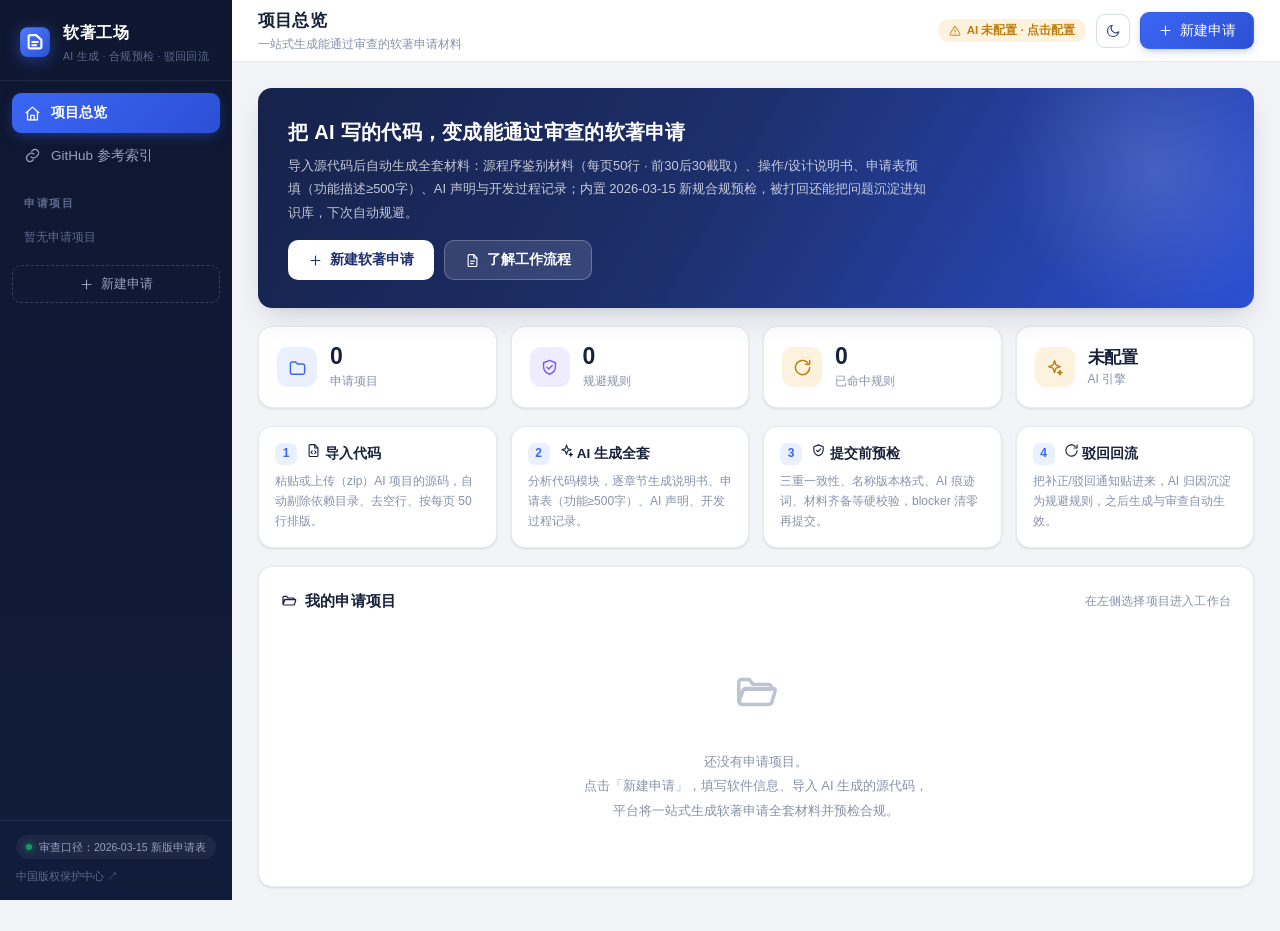
==== commit e60c8296: "新增 AI 服务设置界面(运行时配置 Base URL/Key/模型)与 Windows 便携版构建工作流" ====
--- a/standalone/index.html
+++ b/standalone/index.html
@@ -606,6 +606,22 @@
   .topbar { padding: 0 16px; }
   .topbar .crumb { display: none; }
 }
+
+/* ---------------- AI 服务设置 ---------------- */
+.llm-badge-btn {
+  background: none; border: none; padding: 0; margin: 0;
+  cursor: pointer; display: inline-flex; align-items: center; font-family: inherit;
+}
+.llm-badge-btn .badge-llm { transition: transform .15s; }
+.llm-badge-btn:hover .badge-llm { transform: translateY(-1px); }
+.settings-presets { display: flex; flex-wrap: wrap; gap: 8px; margin-bottom: 14px; }
+.preset-chip {
+  padding: 5px 13px; border-radius: 20px; cursor: pointer; font-family: inherit;
+  font-size: 12.5px; font-weight: 500; background: var(--card-2); color: var(--text-2);
+  border: 1px solid var(--line-strong); transition: all .15s;
+}
+.preset-chip:hover { border-color: var(--accent); color: var(--accent); background: var(--accent-soft); }
+.settings-note { font-size: 12px; color: var(--muted); line-height: 1.7; margin-top: 6px; }
 
 </style>
 <script>document.documentElement.dataset.theme = localStorage.getItem("rz-theme") || "light";</script>
@@ -635,7 +651,7 @@
       <button class="nav-add" id="btn-new-side"><span class="ico" data-icon="plus"></span>新建申请</button>
     </nav>
     <div class="sidebar-foot">
-      <div class="foot-pill"><span class="dot"></span>来源可追溯 · 官方要求与经验分开</div>
+      <div class="foot-pill"><span class="dot"></span>审查口径：2026-03-15 新版申请表</div>
       <div class="foot-links">
         <a href="https://www.ccopyright.com.cn" target="_blank" rel="noopener">中国版权保护中心 ↗</a>
       </div>
@@ -645,10 +661,10 @@
     <header class="topbar">
       <div class="topbar-title">
         <h1 id="page-title">项目总览</h1>
-        <div class="crumb" id="page-crumb">准备真实材料 · 核对申请问题 · 跟进补正</div>
+        <div class="crumb" id="page-crumb">一站式生成能通过审查的软著申请材料</div>
       </div>
       <div class="topbar-actions">
-        <span id="llm-badge"></span>
+        <button id="llm-badge" class="llm-badge-btn" title="点击配置 AI 服务（Base URL / Key / 模型）" aria-label="配置 AI 服务"></button>
         <button class="icon-btn" id="btn-theme" title="切换亮 / 暗主题" aria-label="切换主题"></button>
         <button class="btn btn-primary" id="btn-new-top"><span class="ico" data-icon="plus"></span>新建申请</button>
       </div>
@@ -659,69 +675,7 @@
   </div>
 </div>
 <div class="toast" id="toast"></div>
-
-  <script>
-/* Server-managed account sessions; no credentials stored in localStorage. */
-async function requireLogin() {
-  let user = await fetch('/api/auth/me').then(r => r.ok ? r.json() : null);
-  if (!user) {
-    await new Promise(resolve => {
-      const overlay = document.createElement('div');
-      overlay.className = 'modal-mask';
-      overlay.style.zIndex = '9999';
-      overlay.innerHTML = `<form class="modal" style="max-width:440px"><div class="modal-head"><h3>登录软著工场</h3></div><div class="modal-body"><p>每个账号独立管理项目和申请材料。账号由管理员创建。</p><div class="field"><label>账号</label><input name="username" autocomplete="username" required maxlength="80"></div><div class="field"><label>密码</label><input name="password" type="password" autocomplete="current-password" required maxlength="256"></div><p class="login-error" role="alert"></p><button class="btn btn-primary" type="submit">登录</button></div></form>`;
-      document.body.appendChild(overlay);
-      overlay.querySelector('form').onsubmit = async e => {
-        e.preventDefault();
-        const button = overlay.querySelector('button');
-        button.disabled = true;
-        try {
-          const form = new FormData(e.target);
-          const response = await fetch('/api/auth/login', {method:'POST', headers:{'Content-Type':'application/json'}, body: JSON.stringify(Object.fromEntries(form))});
-          if (!response.ok) {
-            const error = await response.json();
-            throw new Error(typeof error.detail === 'string' ? error.detail : '请检查账号及密码，密码至少12位');
-          }
-          user = await fetch('/api/auth/me').then(r => r.ok ? r.json() : null);
-          if (!user) throw new Error('会话未生效：服务器需使用 HTTPS；本机测试请设置 COOKIE_SECURE=false');
-          overlay.remove(); resolve();
-        } catch (error) { overlay.querySelector('.login-error').textContent = error.message; }
-        finally { button.disabled = false; }
-      };
-    });
-  }
-  window.sessionUser = user;
-  const bar = document.createElement('div');
-  bar.className = 'row';
-  bar.style.padding = '10px';
-  const name = document.createElement('span'); name.textContent = user.username;
-  const logout = document.createElement('button'); logout.className = 'btn btn-ghost btn-sm'; logout.textContent = '退出登录';
-  logout.onclick = async () => { await fetch('/api/auth/logout', {method:'POST'}); location.reload(); };
-  bar.append(name, logout);
-  if (user.admin) {
-    const add = document.createElement('button'); add.className = 'btn btn-ghost btn-sm'; add.textContent = '创建账号';
-    add.onclick = () => {
-      const modal = document.createElement('div'); modal.className = 'modal-mask';
-      modal.innerHTML = `<form class="modal" style="max-width:440px"><div class="modal-body"><h3>创建成员账号</h3><div class="field"><label>账号（字母、数字、_.@-）</label><input name="username" required pattern="[A-Za-z0-9_.@-]+" maxlength="80"></div><div class="field"><label>初始密码（至少12位）</label><input name="password" type="password" required minlength="12" maxlength="256" autocomplete="new-password"></div><p role="alert"></p><button class="btn btn-primary">创建</button> <button type="button" class="btn close-account">取消</button></div></form>`;
-      modal.querySelector('.close-account').onclick = () => modal.remove();
-      modal.querySelector('form').onsubmit = async e => {
-        e.preventDefault();
-        const button = e.target.querySelector('button'); button.disabled = true;
-        try {
-          const res = await fetch('/api/auth/users', {method:'POST', headers:{'Content-Type':'application/json'}, body:JSON.stringify(Object.fromEntries(new FormData(e.target)))});
-          const data = await res.json();
-          if (!res.ok) throw new Error(typeof data.detail === 'string' ? data.detail : '字段格式不正确');
-          modal.remove(); toast('账号已创建');
-        } catch (error) { modal.querySelector('[role="alert"]').textContent = error.message; }
-        finally { button.disabled = false; }
-      };
-      document.body.appendChild(modal);
-    };
-    bar.append(add);
-  }
-  (document.querySelector('.sidebar') || document.body).appendChild(bar);
-}
-
+<script>
 /* 软著工场 - 前端工作台（原生 JS，无构建依赖） */
 const API = location.origin;
 const $ = (sel, root) => (root || document).querySelector(sel);
@@ -787,12 +741,12 @@
 };
 
 const TABS = [
-  ["info", "申请信息", "listcheck"],
-  ["code", "上传代码", "filecode"],
-  ["gen", "准备材料", "sparkles"],
-  ["review", "检查问题", "shield"],
-  ["kb", "经验库", "refresh"],
-  ["export", "下载材料", "download"],
+  ["info", "基本信息", "listcheck"],
+  ["code", "源代码", "filecode"],
+  ["gen", "材料生成", "sparkles"],
+  ["review", "合规审查", "shield"],
+  ["kb", "驳回知识库", "refresh"],
+  ["export", "导出下载", "download"],
 ];
 
 /* 申请状态流转（"批发"管理多件申请） */
@@ -887,12 +841,7 @@
 
 /* ---------------- SSE 读取 ---------------- */
 async function consumeSSE(res, onEvent) {
-  if (!res.ok) {
-    const error = await res.json().catch(() => ({}));
-    throw new Error(error.detail || '生成请求失败');
-  }
   const reader = res.body.getReader();
-  let completed = false;
   const decoder = new TextDecoder();
   let buf = "";
   while (true) {
@@ -903,14 +852,10 @@
     while ((idx = buf.indexOf("\n\n")) >= 0) {
       const chunk = buf.slice(0, idx); buf = buf.slice(idx + 2);
       if (chunk.startsWith("data: ")) {
-        const event = JSON.parse(chunk.slice(6));
-        onEvent(event);
-        if (event.status === 'error') throw new Error(event.message || '生成失败');
-        if (event.step === 'pipeline' && event.status === 'done') completed = true;
+        try { onEvent(JSON.parse(chunk.slice(6))); } catch (e) {}
       }
     }
   }
-  if (!completed) throw new Error("生成连接提前结束，请检查已保存材料后重试");
 }
 
 /* ---------------- 侧边栏与路由 ---------------- */
@@ -998,8 +943,8 @@
   const docsDone = p => Object.keys(p.docs || {}).length;
   $("#main-area").innerHTML = `
     <div class="hero">
-      <h2>把真实软件，整理成完整的申请材料</h2>
-      <p>导入源代码后自动生成全套材料：源程序鉴别材料（每页50行 · 前30后30截取）、操作/设计说明书、申请表预填、AI 声明与开发过程记录；内置有来源的申请预检，被打回还能把问题沉淀进知识库，下次自动规避。</p>
+      <h2>把 AI 写的代码，变成能通过审查的软著申请</h2>
+      <p>导入源代码后自动生成全套材料：源程序鉴别材料（每页50行 · 前30后30截取）、操作/设计说明书、申请表预填（功能描述≥500字）、AI 声明与开发过程记录；内置 2026-03-15 新规合规预检，被打回还能把问题沉淀进知识库，下次自动规避。</p>
       <div class="hero-actions">
         <button class="btn-hero" id="btn-hero-new">${icon("plus", 15)} 新建软著申请</button>
         <button class="btn-hero ghost" id="btn-hero-how">${icon("arrow", 15)} 了解工作流程</button>
@@ -1015,7 +960,7 @@
       <div class="step-card"><div class="s-head"><span class="s-no">1</span><span class="s-title">${icon("filecode", 15)} 导入代码</span></div>
         <div class="s-desc">粘贴或上传（zip）AI 项目的源码，自动剔除依赖目录、去空行、按每页 50 行排版。</div></div>
       <div class="step-card"><div class="s-head"><span class="s-no">2</span><span class="s-title">${icon("sparkles", 15)} AI 生成全套</span></div>
-        <div class="s-desc">分析代码模块，逐章节生成说明书、申请表参考字段、AI 声明、开发过程记录。</div></div>
+        <div class="s-desc">分析代码模块，逐章节生成说明书、申请表（功能≥500字）、AI 声明、开发过程记录。</div></div>
       <div class="step-card"><div class="s-head"><span class="s-no">3</span><span class="s-title">${icon("shield", 15)} 提交前预检</span></div>
         <div class="s-desc">三重一致性、名称版本格式、AI 痕迹词、材料齐备等硬校验，blocker 清零再提交。</div></div>
       <div class="step-card"><div class="s-head"><span class="s-no">4</span><span class="s-title">${icon("refresh", 15)} 驳回回流</span></div>
@@ -1151,7 +1096,7 @@
     <div class="modal-head"><h3>${p ? "编辑项目信息" : "新建软著申请"}</h3><button class="modal-close">${icon("x")}</button></div>
     <div class="modal-body">
       <div class="form-grid">
-        <div class="field full"><label><b>*</b>软件名称（各份材料保持一致）</label>
+        <div class="field full"><label><b>*</b>软件全称（建议以 系统/软件/平台 结尾，禁用"中国/国家"等词）</label>
           <input id="f-full" placeholder="如：企业数据智能同步系统" value="${esc(p ? p.full_name : "")}">
           ${chipsField("f-full", ["库存管理系统", "订单管理软件", "数据分析平台", "文件同步工具"])}</div>
         <div class="field"><label>软件简称（可选）</label><input id="f-short" value="${esc(p ? p.short_name : "")}"></div>
@@ -1165,11 +1110,11 @@
         <div class="field"><label>主体类型</label><select id="f-otype">
           <option ${p && p.owner_type === "企业" ? "selected" : ""}>企业</option>
           <option ${!p || p.owner_type === "个人" ? "selected" : ""}>个人</option></select></div>
-        <div class="field"><label>AI 使用情况（按真实情况填写）</label><select id="f-ai">
-          <option value="unknown" ${!p || p.ai_usage === "unknown" ? "selected" : ""}>待核实</option><option value="no_ai" ${p && p.ai_usage === "no_ai" ? "selected" : ""}>未使用 AI</option><option value="ai_assisted" ${p && p.ai_usage === "ai_assisted" ? "selected" : ""}>AI 辅助开发，已确认人工修改</option>
+        <div class="field"><label>AI 使用情况（决定 AI 声明口径）</label><select id="f-ai">
+          <option value="ai_assisted" ${!p || p.ai_usage === "ai_assisted" ? "selected" : ""}>AI 辅助开发 + 人工实质性修改（推荐口径）</option>
           <option value="ai_heavy" ${p && p.ai_usage === "ai_heavy" ? "selected" : ""}>AI 参与较多，人工做了核心设计与重构</option></select></div>
         <div class="field"><label>技术栈（可选）</label><input id="f-tech" placeholder="如：Python FastAPI + Vue3" value="${esc(p ? p.tech_stack : "")}"></div>
-        <div class="field full"><label>主要功能（用自己的话描述软件做什么）</label>
+        <div class="field full"><label>主要功能描述（给 AI 的功能说明，越具体生成质量越高）</label>
           <textarea id="f-func" placeholder="例如：这是一个把电商订单从多个平台同步到本地 ERP 的工具，包含订单拉取、字段映射、冲突处理、日志报表四个模块…">${esc(p ? p.main_functions : "")}</textarea>
           ${chipsField("f-func", [
             {label: "示例：电商订单同步", value: "这是一个把电商订单从多个平台同步到本地 ERP 的工具，包含订单拉取、字段映射、冲突处理、日志报表四个模块"},
@@ -1247,17 +1192,11 @@
     const fd = new FormData();
     for (const f of fs) fd.append("files", f);
     toast("正在解析上传…");
-    const input = e.target;
-    input.disabled = true;
-    try {
-      const res = await fetch(`${API}/api/projects/${p.id}/code/upload`, { method: "POST", body: fd });
-      const data = await res.json();
-      if (!res.ok) throw new Error(data.detail || "上传失败");
-      toast(`已导入 ${data.files_stored} 个文件，共 ${data.total_lines} 行 → 将生成 ${data.pages_submitted} 页源代码文档`);
-      await refreshProjects();
-      if (state.currentId === p.id) { state.tab = "code"; await loadProjectView(); }
-    } catch (e) { toast(e.message || "上传失败，请检查连接后重试", true); }
-    finally { input.disabled = false; input.value = ""; }
+    const res = await fetch(`${API}/api/projects/${p.id}/code/upload`, { method: "POST", body: fd });
+    const data = await res.json();
+    if (!res.ok) return toast(data.detail || "上传失败", true);
+    toast(`已导入 ${data.files_stored} 个文件，共 ${data.total_lines} 行 → 将生成 ${data.pages_submitted} 页源代码文档`);
+    refreshProjects().then(() => { state.tab = "code"; loadProjectView(); });
   };
 }
 
@@ -1282,18 +1221,14 @@
       <div class="field"><label>技术栈</label><input id="e-tech" value="${esc(p.tech_stack)}"></div>
       <div class="field full"><label>主要功能描述</label><textarea id="e-func">${esc(p.main_functions)}</textarea></div>
       <div class="field full"><label>AI 使用情况</label><select id="e-ai">
-        <option value="unknown" ${p.ai_usage === "unknown" ? "selected" : ""}>待核实</option><option value="no_ai" ${p.ai_usage === "no_ai" ? "selected" : ""}>未使用 AI</option><option value="ai_assisted" ${p.ai_usage === "ai_assisted" ? "selected" : ""}>AI 辅助开发 + 人工实质性修改</option>
+        <option value="ai_assisted" ${p.ai_usage === "ai_assisted" ? "selected" : ""}>AI 辅助开发 + 人工实质性修改</option>
         <option value="ai_heavy" ${p.ai_usage === "ai_heavy" ? "selected" : ""}>AI 参与较多，人工核心设计重构</option></select></div>
       <div class="field full"><label>Git 提交记录（过程证据）</label><textarea id="e-git" style="min-height:80px;">${esc(p.git_log)}</textarea></div>
     </div>
     <div class="row mt" style="justify-content:flex-end;"><button class="btn btn-primary" id="e-save">保存</button>
-</div>
+    <button class="btn btn-ghost" id="e-edit2">在弹窗中完善</button></div>
   </div>`;
   $("#e-save").onclick = async () => {
-    const btn = $("#e-save", body);
-    if (!$("#e-full", body).value.trim()) return toast("软件全称不能为空", true);
-    btn.disabled = true;
-    try {
     await api("/api/projects/" + p.id, { method: "PUT", body: {
       full_name: $("#e-full").value.trim(), short_name: $("#e-short").value.trim(),
       version: $("#e-ver").value.trim(), completion_date: $("#e-comp").value,
@@ -1301,11 +1236,9 @@
       owner_name: $("#e-owner").value.trim(), main_functions: $("#e-func").value.trim(),
       tech_stack: $("#e-tech").value.trim(), ai_usage: $("#e-ai").value, git_log: $("#e-git").value.trim(),
     }});
-    toast("已保存"); await refreshProjects();
-    if (state.currentId === p.id) await loadProjectView();
-    } catch (e) { toast(e.message, true); }
-    finally { btn.disabled = false; }
+    toast("已保存"); refreshProjects().then(loadProjectView);
   };
+  $("#e-edit2").onclick = () => openProjectModal(p);
   initDatePicker(body);
   initChips(body);
 }
@@ -1315,7 +1248,7 @@
   body.innerHTML = `
   <div class="card">
     <h3>${icon("upload", 16)} 导入源代码 <span class="hint">粘贴或上传 AI 生成的项目源码（支持多文件 / zip 包）</span></h3>
-    <p class="muted">推荐上传项目的 ZIP 压缩包。下面也可以直接粘贴代码。</p><div class="field"><textarea id="paste-code" style="min-height:170px;font-family:var(--font-mono);font-size:12px;" placeholder="把源代码粘贴到这里（会作为一个文件导入；多文件建议打包 zip 上传）"></textarea></div>
+    <div class="field"><textarea id="paste-code" style="min-height:170px;font-family:var(--font-mono);font-size:12px;" placeholder="把源代码粘贴到这里（会作为一个文件导入；多文件建议打包 zip 上传）"></textarea></div>
     <div class="row mt">
       <button class="btn btn-primary" id="btn-paste">${icon("code", 15)} 导入粘贴的代码</button>
       <button class="btn btn-ghost" id="btn-upload">${icon("upload", 15)} 上传文件 / zip 包</button>
@@ -1344,7 +1277,7 @@
       <div class="stat"><div class="stat-ico orange">${icon("layers", 19)}</div><div><div class="num" style="font-size:17px;padding-top:3px;">${st.mode === "all" ? "全部提交" : "前30+后30"}</div><div class="lbl">截取方式</div></div></div>
       <div class="stat"><div class="stat-ico ${st.last_line_ok ? "green" : "orange"}">${icon(st.last_line_ok ? "check" : "alert", 19)}</div><div><div class="num" style="font-size:17px;padding-top:3px;">${st.last_line_ok ? "通过" : "待确认"}</div><div class="lbl">末页结束符检查</div></div></div>
     </div>
-    ${st.total_lines < 3000 ? `<div class="issue warning"><span class="lv">建议</span><div><div class="msg">源代码 ${st.total_lines} 行，按真实代码提交</div><div class="fix">不足60页可提交全部源码，不存在已核实的3000行最低门槛；请确保导入完整的真实代码。</div></div></div>` : ""}
+    ${st.total_lines < 3000 ? `<div class="issue warning"><span class="lv">建议</span><div><div class="msg">源代码 ${st.total_lines} 行，少于 3000 行</div><div class="fix">2026 审查口径建议自研核心代码不少于 3000 行，可补充核心功能模块的实现代码。</div></div></div>` : ""}
     <div class="table-wrap"><table class="table"><thead><tr><th>文件</th><th style="width:120px;">行数</th></tr></thead><tbody>
       ${(st.files || []).map(f => `<tr><td>${esc(f.filename)}</td><td>${f.lines}</td></tr>`).join("")}
     </tbody></table></div>`;
@@ -1368,12 +1301,12 @@
     </div>
     <div class="row mt">
       <button class="btn btn-primary btn-big" id="btn-all">${icon("sparkles", 16)} 开始一键生成</button>
-      <span class="muted">全程需要已配置 LLM；逐章节生成约需数分钟，生成期间请保持页面打开</span>
+      <span class="muted">全程需要已配置 LLM；逐章节生成约需数分钟，可随时关闭页面</span>
     </div>
     <div class="progress-panel mt" id="prog" style="display:none;"></div>
   </div>
   <div class="grid-2">
-    <details class="card"><summary>其他辅助材料（可选）</summary>
+    <div class="card">
       <h3>${icon("code", 16)} 单项生成</h3>
       <div class="row">
         <button class="btn btn-ghost" data-gen="analysis">${icon("refresh", 14)} 重新分析代码</button>
@@ -1381,13 +1314,13 @@
         <button class="btn btn-ghost" data-gen="declaration">${icon("bot", 14)} AI 声明</button>
         <button class="btn btn-ghost" data-gen="evidence">${icon("archive", 14)} 过程记录</button>
       </div>
-      <div class="muted mt">这些是辅助草稿，不代替真实证明。说明书请使用上方生成或自己填写。</div>
-    </details>
+      <div class="muted mt">单项生成也会自动注入知识库规避规则；说明书走上方一键流程（含代码分析）。</div>
+    </div>
     <div class="card">
-      <h3>${icon("filetext", 16)} 已保存材料（${docs.length} 类）<span class="hint">生成后可直接编辑，请核对实际功能与材料一致</span></h3>
+      <h3>${icon("filetext", 16)} 已生成材料（${docs.length}/6）<span class="hint">生成后可直接编辑，人工修改是合规加分项</span></h3>
       ${docs.length ? docs.map(d => {
         const meta = DOC_META[d.doc_type] || { name: d.doc_type, ico: "filetext" };
-        const editable = true;
+        const editable = ["manual", "design", "evidence"].includes(d.doc_type);
         return `
         <div class="doc-item">
           <div><div class="t">${icon(meta.ico, 17)} ${esc(d.title || meta.name)}</div>
@@ -1406,15 +1339,10 @@
     <div class="row mt">
       <input id="shot-label" class="inline-input" style="flex:1;min-width:240px;" placeholder="界面名称，如：订单列表页（与截图占位名称一致即可自动匹配）">
       <button class="btn btn-primary btn-sm" id="btn-shot-upload">${icon("upload", 14)} 上传截图</button>
-      <input type="file" id="shot-file" accept="image/png,image/jpeg,image/gif,image/bmp" style="display:none;">
+      <input type="file" id="shot-file" accept="image/png,image/jpeg,image/webp,image/gif,image/bmp" style="display:none;">
     </div>
     <div id="shot-list" class="row mt" style="gap:14px;"></div>
   </div>`;
-  const entry = document.createElement("div");
-  entry.className = "card";
-  entry.innerHTML = `<h3>自己填写材料</h3><p class="muted">没有AI也可以使用：选择材料，填写或粘贴真实内容后保存。</p><div class="row"><select id="manual-kind" class="btn">${Object.entries(DOC_META).filter(([k]) => ['manual','design','form'].includes(k)).map(([k,v]) => `<option value="${k}">${v.name}</option>`).join('')}</select><button id="manual-entry" class="btn btn-primary">录入 / 编辑</button></div>`;
-  body.prepend(entry);
-  $("#manual-entry", entry).onclick = () => editDoc(p.id, $("#manual-kind", entry).value);
   loadShots(p);
   $$("#doc-kind-cards .radio-card").forEach(c => c.onclick = () =>
     $$("#doc-kind-cards .radio-card").forEach(x => x.classList.toggle("active", x === c)));
@@ -1510,14 +1438,7 @@
 /* ---- 材料在线编辑（AI 生成后人工修改，可重新导出） ---- */
 async function editDoc(pid, docType) {
   try {
-    let d;
-    try { d = await api(`/api/projects/${pid}/docs/${docType}`); }
-    catch (e) {
-      if (!String(e.message).includes("文档尚未生成")) throw e;
-      const project = docType === "form" ? await api(`/api/projects/${pid}`) : null;
-      const template = docType === "form" ? {development_purpose:"",main_functions_desc:project.main_functions || "",technical_features:"",target_users:"",hardware_env:"",software_env:"",programming_language:"",source_lines_note:(project.code_lines_total || 0) + "行"} : docType === "declaration" ? {ai_usage_summary:"",human_contribution:"",originality_statement:"",evidence_list:[]} : null;
-      d = {content: template ? JSON.stringify(template, null, 2) : "", title: DOC_META[docType].name};
-    }
+    const d = await api(`/api/projects/${pid}/docs/${docType}`);
     const m = document.createElement("div");
     m.className = "modal-mask";
     m.innerHTML = `<div class="modal" style="width:880px;">
@@ -1536,39 +1457,25 @@
         </div>
       </div></div>`;
     document.body.appendChild(m);
-    const formFields = {development_purpose:'开发目的',main_functions_desc:'主要功能',technical_features:'技术特点',target_users:'使用对象',hardware_env:'硬件环境',software_env:'软件环境',programming_language:'编程语言',source_lines_note:'源程序量'};
-    if (docType === 'form') {
-      const data = JSON.parse(d.content || '{}');
-      const fields = document.createElement('div'); fields.id = 'ed-fields'; fields.className = 'form-grid';
-      fields.innerHTML = Object.entries(formFields).map(([key,label]) => `<div class="field full"><label>${label}</label><textarea data-form-field="${key}">${esc(data[key] || '')}</textarea></div>`).join('');
-      $('#ed-content', m).style.display = 'none';
-      $('#ed-content', m).before(fields);
-      $('#ed-source', m).textContent = '返回表单';
-    }
-    const editedContent = () => docType === 'form' ? JSON.stringify(Object.fromEntries($$('[data-form-field]', m).map(el => [el.dataset.formField, el.value.trim()])), null, 2) : $('#ed-content', m).value;
     $(".modal-close", m).onclick = () => m.remove();
     m.onclick = e => { if (e.target === m) m.remove(); };
     $("#ed-preview", m).onclick = () => {
       $("#ed-content", m).style.display = "none";
       const box = $("#ed-preview-box", m);
-      const fields = $("#ed-fields", m); if (fields) fields.style.display = "none";
-      box.innerHTML = docType === "form" ? Object.entries(JSON.parse(editedContent())).map(([key,value]) => `<h3>${formFields[key] || esc(key)}</h3><p>${esc(value)}</p>`).join("") : md2html(editedContent());
+      box.innerHTML = md2html($("#ed-content", m).value);
       box.style.display = "block";
     };
     $("#ed-source", m).onclick = () => {
       $("#ed-preview-box", m).style.display = "none";
-      if (docType === "form") $("#ed-fields", m).style.display = "grid";
-      else $("#ed-content", m).style.display = "block";
+      $("#ed-content", m).style.display = "block";
     };
     $("#ed-save", m).onclick = async () => {
-      const save = $("#ed-save", m); save.disabled = true;
       try {
-        await api(`/api/projects/${pid}/docs/${docType}`, { method: "PUT", body: { content: editedContent() } });
+        await api(`/api/projects/${pid}/docs/${docType}`, { method: "PUT", body: { content: $("#ed-content", m).value } });
         toast("已保存，导出与打印将使用新内容");
         m.remove();
         refreshProjects().then(loadProjectView);
       } catch (e) { toast(e.message, true); }
-      finally { save.disabled = false; }
     };
   } catch (e) { toast(e.message, true); }
 }
@@ -1597,30 +1504,83 @@
   m.onclick = e => { if (e.target === m) m.remove(); };
 }
 
+/* ---- AI 服务设置（Base URL / Key / 模型，保存在本机 data/settings.json） ---- */
+const LLM_PRESETS = [
+  { name: "智谱 GLM", base: "https://open.bigmodel.cn/api/paas/v4", model: "glm-4-flash" },
+  { name: "DeepSeek", base: "https://api.deepseek.com/v1", model: "deepseek-chat" },
+  { name: "通义千问", base: "https://dashscope.aliyuncs.com/compatible-mode/v1", model: "qwen-plus" },
+  { name: "本地 Ollama", base: "http://localhost:11434/v1", model: "qwen2.5" },
+];
+
+async function openSettings() {
+  let s = {};
+  try { s = await api("/api/settings"); } catch (e) { toast(e.message, true); return; }
+  const m = document.createElement("div");
+  m.className = "modal-mask";
+  m.innerHTML = `<div class="modal">
+    <div class="modal-head"><h3>${icon("bot", 16)} AI 服务设置</h3><button class="modal-close">${icon("x")}</button></div>
+    <div class="modal-body">
+      <div class="settings-presets">
+        ${LLM_PRESETS.map(p => `<button type="button" class="preset-chip" data-base="${esc(p.base)}" data-model="${esc(p.model)}">${esc(p.name)}</button>`).join("")}
+      </div>
+      <div class="field"><label>接口地址 Base URL</label>
+        <input id="set-base" value="${esc(s.llm_base_url || "")}" placeholder="OpenAI 兼容接口地址，如 https://api.deepseek.com/v1"></div>
+      <div class="field"><label>API Key</label>
+        <input id="set-key" type="password" autocomplete="off" placeholder="${s.llm_configured ? "已配置（留空则保持不变）" : "sk-…"}"></div>
+      <div class="field"><label>模型名称</label>
+        <input id="set-model" value="${esc(s.llm_model || "")}" placeholder="如 deepseek-chat / glm-4-flash / qwen-plus"></div>
+      <div class="settings-note">配置保存在本机 <b>data/settings.json</b>，仅当前设备生效。支持智谱 GLM / DeepSeek / 通义千问 / Kimi / OpenAI / Ollama 等 OpenAI 兼容接口。</div>
+      <div class="row mt">
+        <button class="btn btn-primary" id="set-save">${icon("check", 14)} 保存并生效</button>
+        <button class="btn btn-ghost" id="set-test">${icon("sparkles", 14)} 保存并测试连接</button>
+      </div>
+    </div>
+  </div>`;
+  document.body.appendChild(m);
+  $(".modal-close", m).onclick = () => m.remove();
+  m.onclick = e => { if (e.target === m) m.remove(); };
+  $$(".preset-chip", m).forEach(chip => chip.onclick = () => {
+    $("#set-base").value = chip.dataset.base;
+    $("#set-model").value = chip.dataset.model;
+  });
+  const saveForm = async () => api("/api/settings", { method: "POST", body: {
+    llm_base_url: $("#set-base").value.trim(),
+    llm_api_key: $("#set-key").value.trim(),
+    llm_model: $("#set-model").value.trim(),
+  }});
+  $("#set-save").onclick = async () => {
+    const btn = $("#set-save"); btn.disabled = true;
+    try {
+      await saveForm();
+      toast("AI 配置已保存并生效");
+      m.remove();
+      await refreshLLMBadge();
+    } catch (e) { toast(e.message, true); btn.disabled = false; }
+  };
+  $("#set-test").onclick = async () => {
+    const btn = $("#set-test"); btn.disabled = true;
+    try {
+      await saveForm();
+      const r = await api("/api/settings/test", { method: "POST", body: {} });
+      toast("连接成功：" + String(r.reply || "OK").slice(0, 60));
+      await refreshLLMBadge();
+    } catch (e) { toast(e.message, true); }
+    btn.disabled = false;
+  };
+}
+
 /* ---- Tab: 合规审查 ---- */
 async function tabReview(p, body) {
   body.innerHTML = `
   <div class="card">
-    <h3>${icon("shield", 16)} 提交前合规预检 <span class="hint">自动检查材料 + 提示申请问题</span></h3>
+    <h3>${icon("shield", 16)} 提交前合规预检 <span class="hint">内置 2026 新规 + 知识库规则 + AI 软审查</span></h3>
     <div class="row">
-      <button class="btn btn-primary btn-big" id="btn-review">${icon("shield", 16)} 检查我的材料</button>
-      <span class="muted">检查：名称版本 / 代码与材料对应 / 待核实内容 / 截图匹配 / 人工核对 / 知识库参考</span>
+      <button class="btn btn-primary btn-big" id="btn-review">${icon("shield", 16)} 运行合规审查</button>
+      <span class="muted">检查：三重一致性 / 名称版本格式 / AI 痕迹 / 功能描述字数 / 材料齐备 / 知识库规则</span>
     </div>
     <div id="review-result" class="mt"></div>
   </div>
   <div class="card"><h3>${icon("clock", 16)} 历史审查记录</h3><div id="review-history"><div class="empty">加载中…</div></div></div>`;
-  const checklist = await api(`/api/projects/${p.id}/submission`);
-  const checks = document.createElement('div'); checks.className = 'card';
-  checks.innerHTML = `<h3>最后三项确认</h3><p class="muted">${checklist.stale ? '材料已变化或尚未核对，请重新确认。' : '已保存当前材料的核对结果。'}这些事项无法仅靠自动审查确认。</p>${Object.entries(checklist.items).map(([key,label]) => `<label class="kbd-line"><input type="checkbox" data-check="${key}" ${checklist.checks[key] ? 'checked' : ''}> ${esc(label)}</label>`).join('')}<div class="field mt"><label>补正通知指定截止日期（收到通知后填写）</label><input type="date" id="correction-due" value="${esc(checklist.correction_due || '')}"></div><div class="field"><label>补正逐项处理记录</label><textarea id="correction-notes">${esc(checklist.correction_notes || '')}</textarea></div><button class="btn btn-primary mt" id="save-checks">保存确认</button>`;
-  body.prepend(checks);
-  $('#save-checks', checks).onclick = async () => {
-    const btn = $('#save-checks', checks); btn.disabled = true;
-    try {
-      await api(`/api/projects/${p.id}/submission`, {method:'PUT', body:{checks:Object.fromEntries($$('[data-check]', checks).map(el => [el.dataset.check, el.checked])), correction_due:$('#correction-due', checks).value, correction_notes:$('#correction-notes', checks).value}});
-      toast('已保存，请重新运行预检');
-    } catch (e) { toast(e.message, true); }
-    finally { btn.disabled = false; }
-  };
   const reports = await api(`/api/projects/${p.id}/reports`).catch(() => ({ reports: [] }));
   $("#review-history").innerHTML = reports.reports.length ? `<div class="table-wrap"><table class="table">
     <thead><tr><th>时间</th><th>结论</th><th>阻断项</th><th>提醒项</th><th></th></tr></thead><tbody>
@@ -1635,21 +1595,21 @@
   });
   $("#btn-review").onclick = async () => {
     const btn = $("#btn-review"); btn.disabled = true; btn.textContent = "审查中…";
-    $("#review-result").innerHTML = `<div class="empty">正在逐项检查…</div>`;
+    $("#review-result").innerHTML = `<div class="empty">正在按 2026 新规逐项检查…</div>`;
     try {
       const r = await api(`/api/projects/${p.id}/review`, { method: "POST", body: { include_llm: true } });
       renderReport(r.issues, r.passed);
-      if (!(state.health && state.health.llm_configured)) toast("提示：未配置 LLM，仅执行硬校验（配置后可加 AI 软审查）");
+      if (!state.health.llm_configured) toast("提示：未配置 LLM，仅执行硬校验（点击右上角 AI 徽标即可配置）");
     } catch (e) { $("#review-result").innerHTML = ""; toast(e.message, true); }
-    btn.disabled = false; btn.innerHTML = `${icon("shield", 16)} 检查我的材料`;
+    btn.disabled = false; btn.innerHTML = `${icon("shield", 16)} 运行合规审查`;
   };
   function renderReport(issues, passed) {
     const blockers = issues.filter(i => i.level === "blocker");
     const warnings = issues.filter(i => i.level === "warning");
     $("#review-result").innerHTML = `
       <div class="issue ${passed ? "pass" : "blocker"}">
-        <span class="lv">${passed ? "自动检查通过" : "需处理问题"}</span>
-        <div><div class="msg">${passed ? "自动检查未发现阻断项，仍需核对权属、签章及官网要求" : `仍有 ${blockers.length} 个阻断项，修复后再提交`}</div>
+        <span class="lv">${passed ? "可提交" : "暂缓提交"}</span>
+        <div><div class="msg">${passed ? "阻断项已清零，材料达到可提交状态" : `仍有 ${blockers.length} 个阻断项，修复后再提交`}</div>
         <div class="fix">阻断 ${blockers.length} · 提醒 ${warnings.length}。最终以版权中心审查为准；提交前建议用真实 Git 记录复核开发过程。</div></div>
       </div>
       ${blockers.concat(warnings).map(i => `
@@ -1684,7 +1644,7 @@
     <div class="table-wrap"><table class="table"><thead><tr><th style="width:96px;">分类</th><th>问题</th><th>规避方法</th><th style="width:66px;">检查</th><th style="width:56px;">命中</th><th style="width:126px;">操作</th></tr></thead><tbody>
     ${rules.map(r => `<tr>
       <td><span class="tag ${catColor(r.category)}">${esc(r.category)}</span></td>
-      <td>${esc(r.problem)}<div class="muted">${esc((r.provenance || {}).source_kind || "项目案例/人工经验")} · ${esc((r.provenance || {}).checked_at || "待核实")}${r.provenance && /^https:\/\//.test(r.provenance.source_url || "") ? ` · <a href="${esc(r.provenance.source_url)}" target="_blank" rel="noopener noreferrer">查看依据</a>` : ""}${!r.enabled ? " · 已停用" : ""}</div></td>
+      <td>${esc(r.problem)}</td>
       <td style="color:var(--text-2);">${esc(r.solution || "—")}</td>
       <td>${r.check_type === "regex" ? `<span class="tag blue">自动</span>` : `<span class="tag gray">提示</span>`}</td>
       <td>${r.hit_count}</td>
@@ -1754,8 +1714,8 @@
         <button class="btn btn-primary btn-sm" data-dl="form">下载</button></div></div>
       <div class="doc-item"><div><div class="t">${icon("archive", 17)} 开发过程记录（docx）</div><div class="m">创作过程证据链材料，备查</div></div>
         <div class="row">${printBtn("evidence", docTypes.includes("evidence"))}
-        <button class="btn btn-primary btn-sm" data-dl="evidence" ${docTypes.includes("evidence") ? "" : "disabled"}>${docTypes.includes("evidence") ? "下载" : "可选，尚未准备"}</button></div></div>
-      ${docTypes.includes("declaration") ? `<div class="doc-item"><div><div class="t">${icon("bot", 17)} AI 使用声明</div><div class="m">备查草稿，按实际通知要求使用</div></div>
+        <button class="btn btn-primary btn-sm" data-dl="evidence">下载</button></div></div>
+      ${docTypes.includes("declaration") ? `<div class="doc-item"><div><div class="t">${icon("bot", 17)} AI 使用声明</div><div class="m">2026 新规材料，附申请表提交</div></div>
         <div class="row">${printBtn("declaration", true)}</div></div>` : ""}
     </div>
     <div class="row mt" style="justify-content:center;">
@@ -1765,10 +1725,10 @@
       ${files.files.map(f => `<div class="kbd-line">${icon("filetext", 14)} <a href="${esc(API + "/api/projects/" + p.id + "/files/" + encodeURIComponent(f))}" download style="color:var(--accent);text-decoration:none;">${esc(f)}</a></div>`).join("")}</div>` : ""}
   </div>
   <div class="card">
-    <h3>${icon("listcheck", 16)} 最后三项确认（平台已自动检查大部分，剩下需要你动手）</h3>
-    <div class="kbd-line"><span class="tag blue">1</span><span>在中国版权保护中心官网 <b>ccopyright.com.cn</b> 进入登记系统，核对字段并按提示签章上传</span></div>
+    <h3>${icon("listcheck", 16)} 提交前人工核对（平台已自动检查大部分，剩下需要你动手）</h3>
+    <div class="kbd-line"><span class="tag blue">1</span><span>在官网 cpservice.org 在线填写申请表并<b>带流水号打印</b>（预填清单逐项复制）</span></div>
     <div class="kbd-line"><span class="tag blue">2</span><span>打开说明书 docx，把剩余的【截图占位框】替换为<b>真实界面截图</b>（已上传截图的会自动嵌入）</span></div>
-    <div class="kbd-line"><span class="tag blue">3</span><span>按当前登记系统要求准备文件，核对<b>签章、PDF分页和清晰度</b>；不要沿用旧的邮寄流程</span></div>
+    <div class="kbd-line"><span class="tag blue">3</span><span>全部材料<b>单面打印</b>，签字/盖章页不要漏（申请表签名页、营业执照盖章）</span></div>
     <div class="kbd-line"><span class="tag blue">4</span><span>合规审查页 <b>blocker 清零</b> 后再提交；AI 声明口径与实际开发过程一致</span></div>
   </div>`;
   $$("[data-print]", body).forEach(b => b.onclick = () => {
@@ -1810,8 +1770,19 @@
 }
 
 /* ---------------- 启动 ---------------- */
+async function refreshLLMBadge() {
+  try { state.health = await api("/api/health"); } catch (e) {}
+  paintLLMBadge();
+}
+
+function paintLLMBadge() {
+  const h = state.health;
+  $("#llm-badge").innerHTML = h && h.llm_configured
+    ? `<span class="badge-llm on">${icon("check", 12)} AI 已连接 · ${esc(h.llm_model || "")}</span>`
+    : `<span class="badge-llm off">${icon("alert", 12)} AI 未配置 · 点击配置</span>`;
+}
+
 async function boot() {
-  if (location.protocol !== "file:") await requireLogin();
   hydrateIcons();
   initTheme();
   // 单文件预览模式（standalone/index.html 直接 file:// 打开）给出明确提示
@@ -1821,11 +1792,7 @@
     b.innerHTML = "当前为<b>单文件预览模式</b>（file:// 直接打开）：数据接口不可用，仅展示界面骨架。完整功能请运行 <b>./start.sh</b> 后访问 <b>http://127.0.0.1:8310</b>。";
     document.body.prepend(b);
   }
-  try { state.health = await api("/api/health"); } catch (e) {}
-  const h = state.health;
-  $("#llm-badge").innerHTML = h && h.llm_configured
-    ? `<span class="badge-llm on">${icon("check", 12)} AI 已连接 · ${esc(h.llm_model || "")}</span>`
-    : `<span class="badge-llm off" title="在项目根目录 .env 配置 LLM_API_KEY 后可使用 AI 生成">${icon("alert", 12)} AI 未配置</span>`;
+  await refreshLLMBadge();
   try { await refreshProjects(); }
   catch (e) {
     $("#proj-list").innerHTML = `<div class="proj-empty">服务未连接</div>`;
@@ -1841,6 +1808,7 @@
 $("#btn-new-side").onclick = () => openProjectModal(null);
 $("#btn-home").onclick = () => showDashboard();
 $("#btn-index").onclick = () => showIndex();
+$("#llm-badge").onclick = openSettings;
 window.openProject = openProject;
 boot();
 
